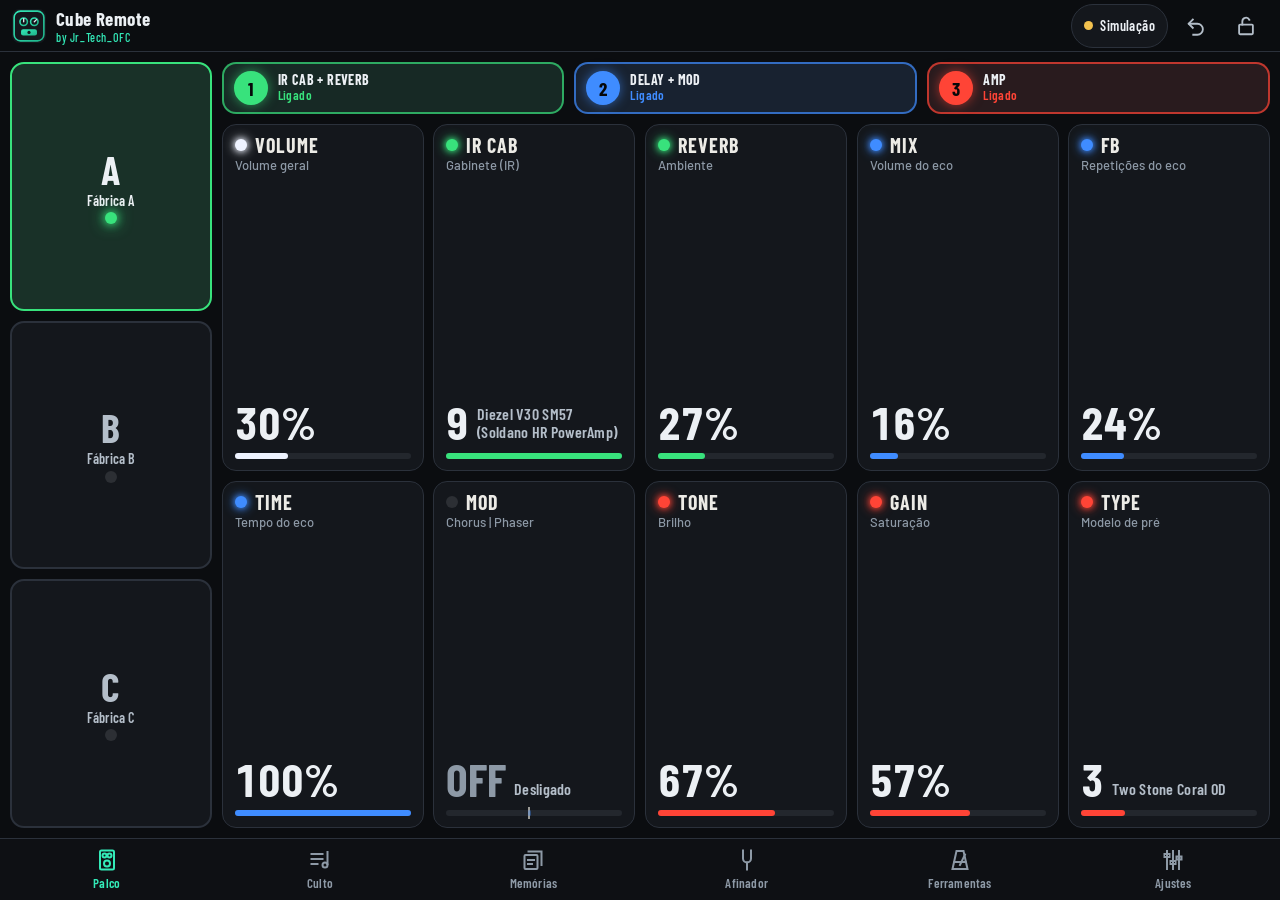
==== cubesuite-android/assets/www/index.html @ e5ee30fb "Cube Remote 2.3: aba Culto com setlist, ações ao vivo e pedal Bluetooth - Setlist de até 40 músicas " ====
<!DOCTYPE html>
<!-- Cube Remote · Copyright (c) 2026 José Renato · Jr_Tech_OFC. Todos os direitos reservados. -->
<html lang="pt-BR">
<head>
  <meta charset="UTF-8">
  <meta name="viewport" content="width=device-width, initial-scale=1.0, viewport-fit=cover, user-scalable=no">
  <title>Cube Remote</title>
  <link rel="stylesheet" href="css/tokens.css">
  <link rel="stylesheet" href="css/app.css">
</head>
<body>
  <div id="app" class="app" data-view="stage">
    <!-- cabeçalho -->
    <header class="topbar">
      <div class="brand">
        <img src="img/logo.svg" alt="" class="brand-logo">
        <div class="brand-text"><b>Cube Remote</b><span>by Jr_Tech_OFC</span></div>
      </div>
      <div class="top-actions">
        <button id="btnStatus" class="chip" type="button"><i class="dot"></i><span>Desconectada</span></button>
        <button id="btnUndo" class="icon-btn" type="button" aria-label="Desfazer última alteração"></button>
        <button id="btnLock" class="icon-btn" type="button" aria-label="Trava de palco"></button>
      </div>
    </header>

    <!-- navegação -->
    <nav class="nav" aria-label="Seções">
      <button data-go="stage" class="active" type="button"><span class="nav-ico" data-icon="pedal"></span><span>Palco</span></button>
      <button data-go="culto" type="button"><span class="nav-ico" data-icon="culto"></span><span>Culto</span></button>
      <button data-go="memory" type="button"><span class="nav-ico" data-icon="memory"></span><span>Memórias</span></button>
      <button data-go="tuner" type="button"><span class="nav-ico" data-icon="tuner"></span><span>Afinador</span></button>
      <button data-go="tools" type="button"><span class="nav-ico" data-icon="tools"></span><span>Ferramentas</span></button>
      <button data-go="settings" type="button"><span class="nav-ico" data-icon="settings"></span><span>Ajustes</span></button>
    </nav>

    <main class="views">
      <!-- ============ PALCO ============ -->
      <section id="view-stage" class="view active" aria-label="Palco">
        <div class="stage">
          <div id="presetBar" class="preset-bar" role="group" aria-label="Preset em edição"></div>
          <div id="moduleBar" class="module-bar" role="group" aria-label="Módulos"></div>
          <div id="tiles" class="tiles"></div>
        </div>
        <div id="stageState" class="stage-state" hidden></div>
      </section>

      <!-- ============ CULTO ============ -->
      <section id="view-culto" class="view scroll" aria-label="Culto"></section>

      <!-- ============ MEMÓRIAS ============ -->
      <section id="view-memory" class="view scroll" aria-label="Memórias"></section>

      <!-- ============ AFINADOR ============ -->
      <section id="view-tuner" class="view" aria-label="Afinador"></section>

      <!-- ============ APRENDER ============ -->
      <section id="view-learn" class="view scroll" aria-label="Aprender"></section>

      <!-- ============ FERRAMENTAS ============ -->
      <section id="view-tools" class="view scroll" aria-label="Ferramentas"></section>

      <!-- ============ AJUSTES ============ -->
      <section id="view-settings" class="view scroll" aria-label="Ajustes"></section>
    </main>
  </div>

  <!-- tela de ajuste de um controle (abre ao tocar num botão da tela Palco) -->
  <section id="adjust" class="adjust" hidden role="dialog" aria-modal="true" aria-labelledby="adjTitle"></section>

  <!-- diálogos (confirmações e explicações) -->
  <div id="dialog" class="sheet dialog" hidden>
    <div class="sheet-backdrop" data-close></div>
    <div class="sheet-card" role="dialog" aria-modal="true" aria-labelledby="dialogTitle"></div>
  </div>

  <!-- log -->
  <section id="logPanel" class="log-panel" hidden aria-label="Log"></section>

  <!-- trava de palco -->
  <div id="lockShield" class="lock-shield" hidden>
    <p>Controles travados. Segure o cadeado por 1 segundo para destravar.</p>
  </div>

  <div id="toast" class="toast" hidden role="status"></div>
  <div id="busy" class="busy" hidden><div class="spinner"></div><p id="busyText">Aguarde</p></div>

  <script src="js/icons.js"></script>
  <script src="js/bridge.js"></script>
  <script src="js/model.js"></script>
  <script src="js/controls.js"></script>
  <script src="js/learn-data.js"></script>
  <script src="js/stage.js"></script>
  <script src="js/tuner.js"></script>
  <script src="js/memory.js"></script>
  <script src="js/live.js"></script>
  <script src="js/setlist.js"></script>
  <script src="js/learn.js"></script>
  <script src="js/tools.js"></script>
  <script src="js/settings.js"></script>
  <script src="js/app.js"></script>
</body>
</html>
---- cubesuite-android/assets/www/css/tokens.css ----
/* Cube Remote · Copyright (c) 2026 José Renato · Jr_Tech_OFC. Todos os direitos reservados.
   Tokens de design. Para mudar cores, fontes ou tamanhos, edite só este arquivo (veja DESIGN.md). */

@font-face { font-family: "Barlow Condensed"; font-weight: 500; font-display: block; src: url(../fonts/barlow-condensed-latin-500-normal.woff2) format("woff2"); }
@font-face { font-family: "Barlow Condensed"; font-weight: 600; font-display: block; src: url(../fonts/barlow-condensed-latin-600-normal.woff2) format("woff2"); }
@font-face { font-family: "Barlow Condensed"; font-weight: 700; font-display: block; src: url(../fonts/barlow-condensed-latin-700-normal.woff2) format("woff2"); }
@font-face { font-family: "Barlow"; font-weight: 400; font-display: block; src: url(../fonts/barlow-latin-400-normal.woff2) format("woff2"); }
@font-face { font-family: "Barlow"; font-weight: 500; font-display: block; src: url(../fonts/barlow-latin-500-normal.woff2) format("woff2"); }
@font-face { font-family: "Barlow"; font-weight: 600; font-display: block; src: url(../fonts/barlow-latin-600-normal.woff2) format("woff2"); }

:root {
  /* app */
  --bg: #0b0d10;
  --surface: #14171c;
  --surface-2: #1b1f26;
  --surface-3: #232831;
  --line: #2b313b;
  --line-strong: #3a424f;
  --text: #ecf0f4;
  --text-2: #b4bec9;
  --muted: #8d99a6;
  --brand: #33eab8;
  --brand-ink: #04130e;
  --danger: #ff6b5e;
  --warn: #f2c14e;

  /* pedaleira */
  --panel-top: #18191c;
  --panel-bottom: #0e0f11;
  --silk: #ecebe6;
  --silk-dim: #9c9b96;
  --led-white: #eef3ff;
  --led-green: #38e27c;
  --led-blue: #3f8cff;
  --led-red: #ff4436;
  --led-off: #2c2f34;
  --skirt-1: #dcd8cf;
  --skirt-2: #a8a49b;
  --metal-1: #e3e5e8;
  --metal-2: #7d838b;

  /* tipografia */
  --font-label: "Barlow Condensed", "Roboto Condensed", system-ui, sans-serif;
  --font-body: "Barlow", system-ui, Roboto, sans-serif;

  /* medidas */
  --header-h: 52px;
  --nav-h: 62px;
  --rail-w: 76px;
  --gap: 10px;
  --radius: 14px;
  --radius-sm: 10px;
  --tap: 44px;

  color-scheme: dark;
}

@media (orientation: landscape) and (max-height: 560px) {
  :root { --header-h: 44px; --gap: 8px; }
}
---- cubesuite-android/assets/www/css/app.css ----
/* Cube Remote · Copyright (c) 2026 José Renato · Jr_Tech_OFC. Todos os direitos reservados.
   Estilos do app. Cores e medidas ficam em tokens.css. */

* { box-sizing: border-box; -webkit-tap-highlight-color: transparent; }
html, body { margin: 0; height: 100%; background: var(--bg); color: var(--text); overflow: hidden; }
body { font: 15px/1.45 var(--font-body); -webkit-font-smoothing: antialiased; user-select: none; }
h1, h2, h3, h4 { margin: 0; font-family: var(--font-label); font-weight: 700; letter-spacing: .3px; line-height: 1.15; }
p { margin: 0; }
button { font: inherit; color: inherit; }
[hidden] { display: none !important; }
.defs { position: absolute; }
:focus-visible { outline: 2px solid var(--brand); outline-offset: 2px; }
.ico { width: 22px; height: 22px; flex: none; display: block; }

/* ================================================================ estrutura */
.app {
  position: fixed; inset: 0;
  display: grid;
  grid-template-rows: calc(var(--header-h) + env(safe-area-inset-top)) minmax(0, 1fr) calc(var(--nav-h) + env(safe-area-inset-bottom));
  grid-template-areas: "top" "main" "nav";
}
.topbar { grid-area: top; display: flex; align-items: center; justify-content: space-between; gap: 8px;
  padding: env(safe-area-inset-top) 12px 0; border-bottom: 1px solid var(--line); background: var(--bg); }
.views { grid-area: main; position: relative; overflow: hidden; }
.nav { grid-area: nav; display: grid; grid-template-columns: repeat(6, 1fr); border-top: 1px solid var(--line);
  background: #0e1014; padding-bottom: env(safe-area-inset-bottom); }

@media (orientation: landscape) and (max-height: 560px) {
  .app {
    grid-template-columns: calc(var(--rail-w) + env(safe-area-inset-left)) minmax(0, 1fr);
    grid-template-rows: var(--header-h) minmax(0, 1fr);
    grid-template-areas: "nav top" "nav main";
  }
  .topbar { padding: 0 calc(12px + env(safe-area-inset-right)) 0 12px; }
  .nav { grid-template-columns: none; grid-template-rows: repeat(6, 1fr); border-top: 0; border-right: 1px solid var(--line);
    padding: 4px 0 4px env(safe-area-inset-left); }
}

/* cabeçalho */
.brand { display: flex; align-items: center; gap: 10px; min-width: 0; }
.brand-logo { width: 34px; height: 34px; flex: none; }
.brand-text { display: flex; flex-direction: column; line-height: 1.05; min-width: 0; }
.brand-text b { font: 700 19px var(--font-label); letter-spacing: .4px; white-space: nowrap; }
.brand-text span { font: 500 12px var(--font-label); color: var(--brand); letter-spacing: .6px; white-space: nowrap; }
.top-actions { display: flex; align-items: center; gap: 6px; }
.chip { display: inline-flex; align-items: center; gap: 7px; height: var(--tap); padding: 0 12px; border-radius: 22px;
  border: 1px solid var(--line); background: var(--surface); font: 600 14px var(--font-label); letter-spacing: .4px; cursor: pointer; }
.chip .dot { width: 9px; height: 9px; border-radius: 50%; background: var(--muted); }
.chip.on .dot { background: var(--brand); box-shadow: 0 0 8px var(--brand); }
.chip.sim .dot { background: var(--warn); }
.chip.search .dot { background: var(--warn); animation: blink 1s infinite; }
@keyframes blink { 50% { opacity: .25; } }
.icon-btn { width: var(--tap); height: var(--tap); display: grid; place-items: center; border: 1px solid transparent;
  background: transparent; border-radius: 12px; cursor: pointer; color: var(--text-2); }
.icon-btn:active { background: var(--surface-2); }
.icon-btn.active { color: var(--warn); border-color: rgba(242, 193, 78, .45); }
.icon-btn.holding { background: rgba(242, 193, 78, .18); transition: background 1s linear; }

/* navegação */
.nav button { display: flex; flex-direction: column; align-items: center; justify-content: center; gap: 3px; border: 0; min-width: 0; padding: 0 2px;
  background: transparent; color: var(--muted); font: 600 13px var(--font-label); letter-spacing: .2px; white-space: nowrap; cursor: pointer; min-height: var(--tap); }
.nav button .ico { width: 24px; height: 24px; }
.nav button.active { color: var(--brand); }
.nav button.active .nav-ico { position: relative; }

/* ================================================================ telas */
.view { position: absolute; inset: 0; display: none; }
.view.active { display: flex; flex-direction: column; }
.view.scroll { overflow-y: auto; overscroll-behavior: contain; -webkit-overflow-scrolling: touch; user-select: text; }
.view.scroll.active { display: block; }

/* ================================================================ PALCO
   Feito para o culto: alvos grandes, leitura de longe, um toque abre o ajuste. */
#view-stage { padding: var(--gap); }
.stage { flex: 1; min-height: 0; display: grid; gap: var(--gap);
  grid-template-columns: minmax(0, 1fr); grid-template-rows: auto auto minmax(0, 1fr);
  grid-template-areas: "presets" "modules" "tiles"; }
#view-stage.offline .stage { filter: grayscale(.7) brightness(.4); pointer-events: none; }

.led-dot { width: 10px; height: 10px; border-radius: 50%; flex: none; background: var(--led, var(--brand)); box-shadow: 0 0 8px var(--led, var(--brand)); }
.led { display: block; width: 12px; height: 12px; border-radius: 50%; flex: none; background: var(--led-off); transition: background .15s, box-shadow .15s; }

/* presets A B C */
.preset-bar { grid-area: presets; display: grid; grid-template-columns: repeat(3, minmax(0, 1fr)); gap: var(--gap); }
.preset-btn { display: flex; align-items: center; justify-content: center; gap: 10px; min-height: 60px; height: clamp(60px, 8.5dvh, 78px);
  border-radius: var(--radius); border: 2px solid var(--line); background: var(--surface); color: var(--muted); cursor: pointer; padding: 0 8px; }
.preset-btn b { font: 700 clamp(30px, 4.6dvh, 40px)/1 var(--font-label); color: var(--text-2); }
.preset-btn span { font: 600 14px var(--font-label); letter-spacing: 1px; text-transform: uppercase; }
.preset-btn { min-width: 0; }
.preset-btn.named span { text-transform: none; letter-spacing: .2px; font-size: 15px; color: var(--text-2); min-width: 0;
  overflow: hidden; display: -webkit-box; -webkit-line-clamp: 2; -webkit-box-orient: vertical; line-height: 1.1; text-align: left; }
.preset-btn.active.named span { color: var(--text); }
.preset-btn.active { border-color: var(--led); background: color-mix(in srgb, var(--led) 13%, var(--surface)); color: var(--text-2); }
.preset-btn.active b { color: var(--text); }
.preset-btn.active .led { background: var(--led); box-shadow: 0 0 8px var(--led), 0 0 16px var(--led); }
.preset-btn:active { transform: scale(.98); }

/* módulos 1 2 3 */
.module-bar { grid-area: modules; display: grid; grid-template-columns: repeat(3, minmax(0, 1fr)); gap: var(--gap); }
.module-btn { display: flex; align-items: center; gap: 10px; min-height: 56px; height: clamp(56px, 7.4dvh, 68px); padding: 0 10px;
  border-radius: var(--radius); border: 2px dashed var(--line-strong); background: transparent; cursor: pointer; text-align: left; min-width: 0; }
.m-n { flex: none; width: 34px; height: 34px; border-radius: 50%; display: grid; place-items: center; border: 2px solid var(--led-off);
  font: 700 19px var(--font-label); color: var(--muted); }
.m-text { display: grid; min-width: 0; line-height: 1.1; }
.m-text b { font: 700 14px/1.05 var(--font-label); letter-spacing: .4px; color: var(--text-2); overflow: hidden; display: -webkit-box; -webkit-line-clamp: 2; -webkit-box-orient: vertical; }
.m-text small { font: 600 13px var(--font-label); letter-spacing: .4px; color: var(--muted); }
.module-btn.on { border-style: solid; border-color: color-mix(in srgb, var(--led) 70%, transparent); background: color-mix(in srgb, var(--led) 9%, var(--surface)); }
.module-btn.on .m-n { background: var(--led); border-color: var(--led); color: #06080a; box-shadow: 0 0 12px color-mix(in srgb, var(--led) 60%, transparent); }
.module-btn.on .m-text b { color: var(--text); }
.module-btn.on .m-text small { color: var(--led); }
.module-btn:active { transform: scale(.98); }

/* 10 controles */
.tiles { grid-area: tiles; min-height: 0; display: grid; gap: var(--gap);
  grid-template-columns: repeat(2, minmax(0, 1fr)); grid-template-rows: repeat(5, minmax(0, 1fr)); }
.tile { container-type: size; position: relative; min-width: 0; min-height: 0; display: grid; cursor: pointer; text-align: left;
  grid-template-columns: auto minmax(0, 1fr); grid-template-rows: auto auto minmax(0, 1fr) auto;
  grid-template-areas: "head head" "name name" "val sub" "bar bar"; column-gap: 8px;
  padding: 10px 12px 11px; border-radius: var(--radius); border: 1px solid var(--line); background: var(--surface); }
.tile:active { background: var(--surface-2); transform: scale(.985); }
.t-head { grid-area: head; display: flex; align-items: center; gap: 8px; min-width: 0; }
.t-head b { font: 700 clamp(15px, 15cqh, 20px)/1 var(--font-label); letter-spacing: 1px; color: var(--silk); white-space: nowrap; }
.t-name { grid-area: name; font: 500 13px/1.2 var(--font-body); color: var(--muted); white-space: nowrap; overflow: hidden; text-overflow: ellipsis; margin-top: 3px; }
.t-val { grid-area: val; align-self: end; font: 700 clamp(22px, min(30cqh, 26cqw), 48px)/1 var(--font-label); font-variant-numeric: tabular-nums; color: var(--text); }
.t-sub { grid-area: sub; align-self: end; padding-bottom: .2em; font: 600 clamp(13px, 11cqh, 16px)/1.15 var(--font-label); letter-spacing: .3px; color: var(--text-2);
  overflow: hidden; display: -webkit-box; -webkit-line-clamp: 2; -webkit-box-orient: vertical; }
.t-bar { grid-area: bar; position: relative; height: 6px; margin-top: 8px; border-radius: 3px; background: #23272d; }
.t-bar i { position: absolute; top: 0; bottom: 0; border-radius: 3px; background: var(--led); }
.t-bar.bipolar::before { content: ""; position: absolute; left: calc(7 / 15 * 100%); top: -3px; bottom: -3px; width: 2px; background: var(--silk-dim); }
.tile.on .led { background: var(--led); box-shadow: 0 0 6px var(--led), 0 0 12px var(--led); }
.tile:not(.on) .t-val { color: var(--muted); }
.tile:not(.on) .t-bar i { opacity: .35; }
.tile.module-off { border-style: dashed; }
.tile.module-off > * { opacity: .45; }
.tile.module-off .t-head { opacity: 1; }
.tile.module-off .t-head::after { content: "Módulo desligado"; margin-left: auto; font: 600 12px var(--font-label); letter-spacing: .4px; color: var(--muted); white-space: nowrap; }
@container (max-height: 92px) { .t-name { display: none; } .t-bar { margin-top: 5px; } }
@container (max-width: 150px) { .tile.module-off .t-head::after { content: "OFF"; } }
@container (max-width: 90px) { .t-name, .t-sub { display: none; } .t-head { gap: 5px; } .t-head b { font-size: 14px; letter-spacing: .4px; } .tile.module-off .t-head::after { content: none; } }

/* celulares baixos em pé: rótulo e valor na mesma linha */
@media (orientation: portrait) and (max-height: 760px) {
  .preset-btn { height: 54px; min-height: 54px; }
  .module-btn { height: 54px; min-height: 54px; gap: 8px; padding: 0 8px; }
  .m-n { width: 28px; height: 28px; font-size: 16px; }
  .m-text b { font-size: 13px; }
  .m-text small { font-size: 12px; }
  .tile { grid-template-columns: minmax(0, 1fr) auto; grid-template-rows: minmax(0, 1fr) auto auto;
    grid-template-areas: "head val" "sub sub" "bar bar"; padding: 8px 10px 9px; align-items: center; }
  .t-name { display: none; }
  .t-val { align-self: center; font-size: clamp(22px, 26px, 30px); }
  .t-sub { -webkit-line-clamp: 1; font-size: 13px; padding: 0; }
  .t-bar { margin-top: 6px; }
}

/* deitado: presets na coluna esquerda, módulos em cima, controles 5 x 2 */
@media (orientation: landscape) {
  .stage { grid-template-columns: minmax(118px, 16%) minmax(0, 1fr); grid-template-rows: auto minmax(0, 1fr);
    grid-template-areas: "presets modules" "presets tiles"; }
  .preset-bar { grid-template-columns: none; grid-template-rows: repeat(3, minmax(0, 1fr)); }
  .preset-btn { height: auto; flex-direction: column; gap: 4px; }
  .preset-btn .led { order: 3; }
  .preset-btn.named span { text-align: center; font-size: 14px; }
  .module-btn { height: 52px; min-height: 52px; }
  .tiles { grid-template-columns: repeat(5, minmax(0, 1fr)); grid-template-rows: repeat(2, minmax(0, 1fr)); }
}
@media (orientation: landscape) and (max-width: 700px) { .stage { grid-template-columns: 92px minmax(0, 1fr); } .tile { padding: 8px 9px 9px; } }

/* estados da tela Palco (sem pedaleira, procurando) */
.stage-state { position: absolute; inset: var(--gap); display: grid; place-items: center; z-index: 3; }
.state-card { max-width: 400px; width: 100%; padding: 24px 20px; border-radius: var(--radius); background: rgba(16, 18, 22, .97);
  border: 1px solid var(--line); text-align: center; display: grid; gap: 10px; justify-items: center; }
.state-card h2 { font-size: 26px; }
.state-card p { color: var(--text-2); font-size: 15px; white-space: pre-line; }
.state-ico { width: 38px; height: 38px; color: var(--brand); }
.state-actions { display: grid; grid-template-columns: 1fr 1fr; gap: 10px; width: 100%; margin-top: 6px; }
.btn.big { min-height: 56px; font-size: 18px; }

/* ================================================================ TELA DE AJUSTE */
.adjust { position: fixed; inset: 0; z-index: 45; display: flex; flex-direction: column; background: var(--bg);
  padding: env(safe-area-inset-top) env(safe-area-inset-right) env(safe-area-inset-bottom) env(safe-area-inset-left); animation: rise .16s ease-out; }
.adj-head { flex: none; display: grid; grid-template-columns: 56px minmax(0, 1fr) 56px 56px; align-items: center; gap: 6px;
  padding: 8px 10px; border-bottom: 1px solid var(--line); }
.nav-arrow, .adj-close { width: 56px; height: 56px; display: grid; place-items: center; border-radius: 14px; border: 1px solid var(--line-strong);
  background: var(--surface); cursor: pointer; padding: 0; }
.adj-close { background: var(--surface-3); }
.nav-arrow .ico, .adj-close .ico { width: 26px; height: 26px; }
.nav-arrow:active, .adj-close:active { background: var(--surface-3); }
.ico.flip { transform: scaleX(-1); }
.adj-title { display: flex; align-items: center; gap: 10px; min-width: 0; padding-left: 4px; }
.adj-title .led { width: 14px; height: 14px; }
.adjust:not(.zeroed) .adj-title .led { background: var(--led); box-shadow: 0 0 8px var(--led), 0 0 14px var(--led); }
.adj-title h2 { font-size: 30px; color: var(--silk); letter-spacing: 1px; }
.adj-title p { font: 600 15px var(--font-label); color: var(--led); letter-spacing: .3px; white-space: nowrap; overflow: hidden; text-overflow: ellipsis; }
.adj-title > div { min-width: 0; }
.adjust.module-off .adj-title p::after { content: " · módulo desligado"; color: var(--muted); }

.adj-main { flex: 1; min-height: 0; overflow-y: auto; overscroll-behavior: contain; display: flex; flex-direction: column; gap: 16px; padding: 14px 16px 18px; }
.adj-left, .adj-right { display: contents; }
.adj-value { order: 1; display: flex; flex-direction: column; align-items: center; gap: 4px; text-align: center; padding-top: 4px; }
.av-big { font: 700 clamp(64px, 15dvh, 140px)/.95 var(--font-label); font-variant-numeric: tabular-nums; color: var(--led); }
.av-long { font: 600 18px/1.25 var(--font-label); letter-spacing: .3px; color: var(--text-2); }
.adjust.zeroed .av-big { color: var(--muted); }
.adj-slider { order: 2; padding: 0 6px; margin-top: auto; }
.adj-slider .slider.big { height: 64px; }
.adj-slider .slider.big .s-track { height: 14px; border-radius: 7px; }
.adj-slider .slider.big .s-thumb { width: 46px; height: 46px; margin: -23px 0 0 -23px; border-width: 3px; }
.quick { order: 3; display: grid; grid-template-columns: repeat(auto-fit, minmax(58px, 1fr)); gap: 8px; }
.quick-btn { min-height: 60px; border-radius: 12px; border: 1px solid var(--line-strong); background: var(--surface); font: 700 18px var(--font-label); letter-spacing: .3px; cursor: pointer; padding: 0 4px; }
.quick-btn.active { background: var(--led); border-color: var(--led); color: #06080a; }
.slot-grid { order: 2; display: grid; grid-template-columns: repeat(3, minmax(0, 1fr)); gap: 8px; }
.slot-btn { min-height: clamp(72px, 10.5dvh, 120px); display: grid; align-content: start; gap: 2px; padding: 10px; text-align: left; cursor: pointer; min-width: 0;
  border-radius: 14px; border: 1px solid var(--line-strong); background: var(--surface); }
.slot-btn b { font: 700 28px/1 var(--font-label); color: var(--silk); }
.slot-btn span { font: 600 14px/1.15 var(--font-label); letter-spacing: .2px; color: var(--text); overflow-wrap: anywhere; }
.slot-btn small { font: 600 12px var(--font-label); color: var(--muted); letter-spacing: .4px; }
.slot-btn.active { border: 2px solid var(--led); background: color-mix(in srgb, var(--led) 16%, var(--surface)); }
.slot-btn.active b { color: var(--led); }
.stepper-big { order: 4; margin-top: auto; display: grid; grid-template-columns: 1fr 1.25fr 1fr; gap: 10px; }
.step-big { min-height: clamp(76px, 11dvh, 112px); display: grid; place-items: center; border-radius: 16px; border: 1px solid var(--line-strong); background: var(--surface-2);
  cursor: pointer; padding: 0; touch-action: none; }
.step-big .ico { width: 38px; height: 38px; stroke-width: 2.4; }
.step-big:active { background: color-mix(in srgb, var(--led) 22%, var(--surface-2)); border-color: var(--led); }
.zero-btn { min-height: clamp(76px, 11dvh, 112px); display: grid; place-content: center; gap: 2px; border-radius: 16px; cursor: pointer; padding: 0 6px;
  border: 2px solid var(--led); background: color-mix(in srgb, var(--led) 12%, var(--surface)); }
.zero-btn b { font: 700 22px var(--font-label); letter-spacing: .5px; color: var(--led); }
.zero-btn small { font: 600 13px var(--font-label); color: var(--text-2); }
.zero-btn[aria-checked="false"] { border: 2px dashed var(--line-strong); background: var(--surface); }
.zero-btn[aria-checked="false"] b { color: var(--muted); }
.adj-actions { order: 5; display: grid; grid-template-columns: 1fr 1fr; gap: 10px; }
.adj-actions .btn { min-height: 52px; padding: 0 10px; font-size: 16px; }
.adj-about { order: 6; display: grid; gap: 10px; padding: 14px; border-radius: var(--radius); background: var(--surface); border: 1px solid var(--line); user-select: text; }
.adj-about p { color: var(--text-2); }

@media (orientation: landscape) and (max-height: 560px) {
  .adj-head { padding: 6px 10px; grid-template-columns: 52px minmax(0, 1fr) 52px 52px; }
  .nav-arrow, .adj-close { width: 52px; height: 52px; }
  .adj-main { flex-direction: row; gap: 18px; padding: 12px 16px; }
  .adj-left { display: flex; flex-direction: column; justify-content: center; gap: 12px; width: 42%; flex: none; }
  .stepper-big, .adj-slider { margin-top: 0; }
  .adj-right { display: flex; flex-direction: column; justify-content: center; gap: 14px; flex: 1; min-width: 0; }
  .av-big { font-size: clamp(48px, 17dvh, 92px); }
  .step-big, .zero-btn { min-height: 68px; }
  .slot-grid { flex: 1; grid-auto-rows: minmax(0, 1fr); }
  .slot-btn { min-height: 0; padding: 8px 10px; }
  .slot-btn b { font-size: 22px; }
}

/* ================================================================ AFINADOR */
#view-tuner { padding: var(--gap); }
.tuner { --pos: 50%; flex: 1; min-height: 0; display: grid; grid-template-rows: minmax(0, 1fr) auto; gap: var(--gap); }
.tr-display { min-height: 0; display: flex; flex-direction: column; align-items: center; justify-content: center; gap: clamp(8px, 2dvh, 20px);
  padding: 16px; border-radius: 18px; background: var(--surface); border: 1px solid var(--line); }
.tr-note { display: flex; align-items: flex-start; gap: 6px; }
.tr-letter { font: 700 clamp(110px, 24dvh, 230px)/.82 var(--font-label); color: var(--text); transition: color .15s; }
.tr-side { display: flex; flex-direction: column; justify-content: space-between; min-height: 1.9em; font: 700 clamp(30px, 5.5dvh, 58px)/1 var(--font-label); color: var(--text-2); }
.tr-cents { font: 700 clamp(22px, 3.8dvh, 34px)/1 var(--font-label); letter-spacing: .4px; color: var(--text-2); }
.meter { position: relative; width: 100%; max-width: 760px; height: clamp(62px, 10dvh, 92px); }
.m-zone { position: absolute; left: 47%; width: 6%; top: 0; height: 62%; border-radius: 6px; background: rgba(56, 226, 124, .16); }
.m-ticks i { position: absolute; left: var(--p); top: 12%; width: 2px; height: 38%; margin-left: -1px; background: var(--line-strong); }
.m-ticks i.zero { top: 0; height: 62%; width: 3px; margin-left: -1.5px; background: var(--text-2); }
.m-ticks i span { position: absolute; top: calc(100% + 6px); left: 50%; transform: translateX(-50%); font: 600 13px var(--font-label); color: var(--muted); }
.m-ticks i.zero span { top: calc(100% + 6px); }
.m-ticks i:not(.zero) span { top: calc(100% + 6px + 24%); }
.m-needle { position: absolute; top: -6px; left: var(--pos); width: 8px; margin-left: -4px; height: calc(62% + 12px); border-radius: 4px;
  background: var(--warn); transition: left .08s linear; }
.tuner.in-tune .m-needle { background: var(--led-green); box-shadow: 0 0 14px var(--led-green); }
.tuner.in-tune .tr-letter, .tuner.in-tune .tr-cents { color: var(--led-green); }
.tuner.low .tr-letter, .tuner.high .tr-letter { color: var(--warn); }
.tuner.idle .tr-letter { color: var(--led-off); }
.tuner.idle .m-needle { opacity: .2; left: 50%; }
.tr-arrows { display: grid; grid-template-columns: 1fr auto 1fr; gap: 10px; align-items: center; width: 100%; max-width: 760px;
  font: 600 16px var(--font-label); letter-spacing: .3px; color: var(--muted); }
.tr-high { text-align: right; }
.tr-low, .tr-high { opacity: .35; }
.tuner.low .tr-low, .tuner.high .tr-high { opacity: 1; color: var(--warn); }
.tr-hz { font-variant-numeric: tabular-nums; }
.tr-strings { display: flex; gap: clamp(6px, 2vw, 12px); }
.tr-str { width: clamp(46px, 12vw, 64px); height: clamp(46px, 12vw, 64px); border-radius: 50%; display: grid; place-content: center; justify-items: center;
  border: 2px solid var(--line-strong); font: 700 22px/1 var(--font-label); color: var(--text-2); }
.tr-str small { font: 600 10px var(--font-label); color: var(--muted); }
.tr-str.on { border-color: var(--brand); color: var(--text); background: color-mix(in srgb, var(--brand) 16%, transparent); }
.tr-msg { color: var(--danger); text-align: center; font-size: 14px; }
.tr-note-usb { color: var(--text-2); text-align: center; font-size: 14px; max-width: 520px; }
.tr-opts { display: flex; align-items: center; gap: var(--gap); }
.tr-opts .seg { flex: 1; }
.tr-opts .seg button { min-height: 48px; font-size: 16px; white-space: nowrap; }
.tr-opts .stepper b { min-width: 98px; }
@media (orientation: landscape) and (max-height: 560px) {
  .tr-display { display: grid; grid-template-columns: auto minmax(0, 1fr); column-gap: 32px; row-gap: 10px; align-content: center;
    grid-template-areas: "note cents" "note meter" "note arrows" "note strings" "msg msg" "usb usb"; padding: 12px 24px; }
  .tr-note-usb { grid-area: usb; justify-self: center; font-size: 13px; }
  .tr-note { grid-area: note; align-self: center; }
  .tr-letter { font-size: clamp(100px, 40dvh, 200px); }
  .tr-cents { grid-area: cents; justify-self: center; }
  .meter { grid-area: meter; height: clamp(54px, 15dvh, 80px); }
  .tr-arrows { grid-area: arrows; }
  .tr-strings { grid-area: strings; justify-self: center; }
  .tr-msg { grid-area: msg; }
  .tr-str { width: 46px; height: 46px; }
}
@media (max-width: 380px) { .tr-opts { flex-direction: column; align-items: stretch; } .tr-opts .stepper { justify-content: center; } }

/* ---------------------------------------------------------------- slider */
.slider { position: relative; height: 32px; touch-action: none; cursor: ew-resize; display: flex; align-items: center; }
.s-track { position: relative; width: 100%; height: 8px; border-radius: 4px; background: #24272c; }
.s-fill { position: absolute; top: 0; bottom: 0; border-radius: 4px; background: var(--led); opacity: .4; }
.slider.on .s-fill { opacity: 1; }
.s-center { position: absolute; left: calc(7 / 15 * 100%); top: -5px; bottom: -5px; width: 2px; background: var(--silk-dim); }
.s-marks i { position: absolute; top: 50%; width: 3px; height: 3px; margin: -1.5px 0 0 -1.5px; border-radius: 50%; background: #6a6e75; }
.s-thumb { position: absolute; top: 50%; width: 26px; height: 26px; margin: -13px 0 0 -13px; border-radius: 50%;
  background: radial-gradient(circle at 40% 35%, #f6f4ef, #c9c5bb 70%, #a29e95); box-shadow: 0 2px 4px rgba(0, 0, 0, .6); border: 2px solid var(--led); }
.slider.dragging .s-thumb { transform: scale(1.12); }
.slider.big { height: 52px; }
.slider.big .s-track { height: 12px; border-radius: 6px; }
.slider.big .s-thumb { width: 38px; height: 38px; margin: -19px 0 0 -19px; }

/* ---------------------------------------------------------------- chave */
.switch { position: relative; width: 52px; height: var(--tap); padding: 0; border: 0; background: transparent; cursor: pointer; flex: none; }
.switch span { position: absolute; left: 4px; right: 4px; top: 50%; height: 26px; margin-top: -13px; border-radius: 13px; background: #2a2e35; transition: background .15s; }
.switch span::after { content: ""; position: absolute; top: 3px; left: 3px; width: 20px; height: 20px; border-radius: 50%; background: #9aa3ad; transition: transform .15s, background .15s; }
.switch[aria-checked="true"] span { background: var(--led, var(--brand)); }
.switch[aria-checked="true"] span::after { transform: translateX(18px); background: #0b0d10; }
.switch:disabled { opacity: .4; }



/* ================================================================ botões e campos */
.btn { display: inline-flex; align-items: center; justify-content: center; gap: 8px; min-height: var(--tap); padding: 0 16px;
  border-radius: 12px; border: 1px solid var(--line-strong); background: var(--surface-2); font: 600 16px var(--font-label);
  letter-spacing: .4px; cursor: pointer; }
.btn .ico { width: 20px; height: 20px; }
.btn:active { background: var(--surface-3); }
.btn:disabled { opacity: .4; cursor: default; }
.btn.primary { background: var(--brand); border-color: var(--brand); color: var(--brand-ink); }
.btn.danger { color: var(--danger); border-color: rgba(255, 107, 94, .45); background: transparent; }
.btn.ghost { background: transparent; }
.btn.wide { width: 100%; }
.step { width: var(--tap); height: var(--tap); display: grid; place-items: center; border-radius: 12px; border: 1px solid var(--line-strong);
  background: var(--surface-2); cursor: pointer; padding: 0; }
.step:active { background: var(--surface-3); }
.seg { display: flex; gap: 4px; padding: 4px; background: var(--surface-2); border: 1px solid var(--line); border-radius: 12px; }
.seg button { flex: 1; display: inline-flex; align-items: center; justify-content: center; gap: 6px; min-height: 44px; border: 0; border-radius: 9px;
  background: transparent; color: var(--text-2); font: 600 15px var(--font-label); letter-spacing: .4px; cursor: pointer; }
.seg button .ico { width: 20px; height: 20px; }
.seg button[aria-pressed="true"] { background: var(--brand); color: var(--brand-ink); }
.check { display: flex; align-items: center; gap: 8px; color: var(--text-2); font-size: 14px; min-height: 36px; }
.check input { width: 20px; height: 20px; accent-color: var(--brand); }
.range { -webkit-appearance: none; appearance: none; width: 100%; height: 40px; background: transparent; margin: 0; --c: var(--brand); }
.range.green { --c: var(--led-green); }
.range::-webkit-slider-runnable-track { height: 8px; border-radius: 4px; background: linear-gradient(90deg, var(--c) var(--p, 50%), #2a2e35 var(--p, 50%)); }
.range::-webkit-slider-thumb { -webkit-appearance: none; width: 28px; height: 28px; margin-top: -10px; border-radius: 50%;
  background: radial-gradient(circle at 40% 35%, #f6f4ef, #c9c5bb 70%, #a29e95); border: 2px solid var(--c); }
.hint { color: var(--muted); font-size: 13px; margin-top: 8px; }

/* ================================================================ páginas (Aprender, Ferramentas, Ajustes) */
.page { max-width: 760px; margin: 0 auto; padding: 16px 16px 28px; display: grid; gap: 14px; }
.page-title { font-size: 28px; }
.card { background: var(--surface); border: 1px solid var(--line); border-radius: var(--radius); padding: 16px; display: grid; gap: 12px; }
.card-head { display: flex; align-items: center; gap: 12px; }
.card-head > .ico { width: 26px; height: 26px; color: var(--brand); }
.card-head > div { flex: 1; min-width: 0; }
.card-head h2 { font-size: 21px; }
.card-head p { color: var(--muted); font-size: 13px; }
.set-row { display: flex; align-items: center; justify-content: space-between; gap: 12px; padding-top: 10px; border-top: 1px solid var(--line); }
.set-row b { display: block; font: 600 16px var(--font-label); letter-spacing: .3px; }
.set-row span { display: block; color: var(--muted); font-size: 13px; }
.stepper { display: flex; align-items: center; gap: 8px; }
.stepper b { font: 700 17px var(--font-label); min-width: 64px; text-align: center; font-variant-numeric: tabular-nums; }
.info-list { display: grid; gap: 6px; margin: 0; }
.info-list div { display: flex; justify-content: space-between; gap: 12px; }
.info-list dt { color: var(--muted); font-size: 14px; }
.info-list dd { margin: 0; font-weight: 600; text-align: right; overflow-wrap: anywhere; }

/* metrônomo */
.bpm { display: flex; align-items: center; justify-content: center; gap: 18px; }
.bpm-display { display: flex; flex-direction: column; align-items: center; line-height: .95; min-width: 110px; }
.bpm-num { font: 700 64px var(--font-label); font-variant-numeric: tabular-nums; }
.bpm-display span { font: 600 14px var(--font-label); color: var(--muted); letter-spacing: 1px; }
.beats { display: flex; justify-content: center; gap: 12px; min-height: 18px; }
.beat { width: 16px; height: 16px; border-radius: 50%; background: var(--led-off); }
.beat.on { background: var(--brand); box-shadow: 0 0 10px var(--brand); }
.beat.first.on { background: var(--led-white); box-shadow: 0 0 10px var(--led-white); }
.row2 { display: grid; grid-template-columns: 1fr 1fr; gap: 10px; }

/* IR */
.drop { display: grid; gap: 6px; justify-items: center; text-align: center; padding: 16px; border: 1.5px dashed var(--line-strong); border-radius: 12px; cursor: pointer; }
.drop span { display: grid; gap: 6px; justify-items: center; width: 100%; }
.drop .ico { width: 30px; height: 30px; color: var(--led-green); }
.drop b { font: 600 17px var(--font-label); }
.drop small { color: var(--muted); font-size: 12px; }
#irWave { width: 100%; height: 110px; background: #0a0b0d; border-radius: 10px; border: 1px solid var(--line); }
.field { display: grid; gap: 4px; }
.field-head { display: flex; justify-content: space-between; color: var(--text-2); font-size: 14px; }
.field-head b { color: var(--led-green); font-family: var(--font-label); font-size: 16px; }
.slots { display: grid; grid-template-columns: repeat(4, 1fr); gap: 6px; }
.slots button { min-height: var(--tap); border-radius: 10px; border: 1px solid var(--line-strong); background: var(--surface-2); font: 700 17px var(--font-label); cursor: pointer; }
.slots button[aria-pressed="true"] { background: var(--led-green); border-color: var(--led-green); color: #04130a; }

/* Aprender */
.chips { display: flex; gap: 6px; overflow-x: auto; padding-bottom: 2px; position: sticky; top: 0; z-index: 2; background: var(--bg); padding-top: 6px; }
.chip-btn { flex: none; min-height: 38px; padding: 0 14px; border-radius: 19px; border: 1px solid var(--line-strong); background: var(--surface);
  font: 600 15px var(--font-label); letter-spacing: .3px; cursor: pointer; }
.l-section { display: grid; gap: 12px; scroll-margin-top: 54px; }
.l-section > h2 { font-size: 24px; padding-top: 8px; }
.l-sub { font-size: 20px; margin-top: 4px; }
.l-lead { color: var(--text-2); }
.l-note { color: var(--muted); font-size: 13px; }
.l-card { background: var(--surface); border: 1px solid var(--line); border-radius: var(--radius); padding: 14px 16px; display: grid; gap: 8px; scroll-margin-top: 54px; }
.l-card header { display: flex; align-items: center; gap: 10px; }
.l-card header > div { flex: 1; min-width: 0; }
.l-card h3 { font-size: 21px; color: var(--silk); }
.l-card header p { color: var(--led, var(--muted)); font: 600 14px var(--font-label); letter-spacing: .3px; }
.l-card h4 { font: 700 15px var(--font-label); color: var(--text-2); letter-spacing: .4px; margin-top: 2px; }
.l-card p { color: var(--text-2); }
.l-mod { font: 600 12px var(--font-label); color: var(--muted); border: 1px solid var(--line-strong); border-radius: 8px; padding: 2px 8px; }
.chain { display: flex; flex-wrap: wrap; align-items: center; gap: 4px; }
.ch-step { padding: 6px 10px; border-radius: 8px; background: var(--surface-2); border: 1px solid var(--line); font: 600 14px var(--font-label); }
.ch-arrow { width: 16px; height: 16px; color: var(--muted); }
.table-wrap { overflow-x: auto; }
.l-table { width: 100%; border-collapse: collapse; font-size: 14px; }
.l-table th, .l-table td { text-align: left; padding: 8px; border-bottom: 1px solid var(--line); vertical-align: top; }
.l-table thead th { font: 700 14px var(--font-label); color: var(--muted); letter-spacing: .4px; }
.l-table tbody th { font: 600 15px var(--font-label); white-space: nowrap; }
.slot-list { list-style: none; margin: 0; padding: 0; display: grid; gap: 10px; }
.slot-list li { display: flex; gap: 12px; align-items: flex-start; }
.slot-list li > div { display: grid; gap: 2px; }
.slot-list b { font: 700 17px var(--font-label); color: var(--silk); }
.slot-list b em { font-style: normal; color: var(--led-green); font-size: 14px; margin-left: 4px; }
.slot-list span { color: var(--text-2); font-size: 14px; }
.slot-n { flex: none; width: 30px; height: 30px; display: grid; place-items: center; border-radius: 50%; background: var(--surface-3);
  font: 700 16px var(--font-label); color: var(--silk); }
.rv { display: grid; grid-template-columns: 1fr 1fr; gap: 6px 14px; margin: 0; }
.rv div { display: flex; flex-direction: column; }
.rv dt { font: 700 13px var(--font-label); color: var(--muted); letter-spacing: .5px; }
.rv dd { margin: 0; font-size: 14px; }

/* Sobre */
.about { justify-items: center; text-align: center; }
.about-logo { width: 64px; height: 64px; }
.about h2 { font-size: 26px; }
.about-by { color: var(--brand); font: 600 16px var(--font-label); letter-spacing: .6px; margin-top: -8px; }
.about-ver { color: var(--muted); font-size: 13px; }
.about-copy { font-weight: 600; }

/* Culto: música atual, ao vivo, setlist */
.culto-page { gap: 14px; }
.culto-top { display: grid; gap: 14px; }
@media (orientation: landscape) and (min-width: 560px) { .culto-top { grid-template-columns: minmax(0, 1.15fr) minmax(0, 1fr); align-items: start; } }
.song-now { display: grid; gap: 8px; padding: 16px; border-radius: 18px; background: linear-gradient(160deg, #18202a, var(--surface) 70%);
  border: 1px solid color-mix(in srgb, var(--brand) 35%, var(--line)); }
.song-now.empty { border-style: dashed; background: var(--surface); justify-items: start; }
.song-now h2 { font-size: clamp(28px, 7vw, 40px); color: var(--text); overflow-wrap: anywhere; }
.song-now p { color: var(--text-2); }
.song-pos-row { display: flex; align-items: center; justify-content: space-between; gap: 10px; }
.song-pos { font: 700 14px var(--font-label); letter-spacing: 1px; text-transform: uppercase; color: var(--brand) !important; }
.song-meta { font: 700 20px var(--font-label); letter-spacing: .4px; color: var(--silk) !important; }
.song-notes { font-size: 15px; padding: 8px 10px; border-radius: 10px; background: rgba(0, 0, 0, .25); white-space: pre-line; }
.song-next { font-size: 14px; color: var(--muted) !important; }
.song-next b { color: var(--text-2); }
.song-nav { display: grid; grid-template-columns: 1fr 1.4fr; gap: 10px; margin-top: 4px; }
.nav-big { min-height: 76px; display: flex; align-items: center; justify-content: center; gap: 10px; border-radius: 16px; cursor: pointer;
  border: 1px solid var(--line-strong); background: var(--surface-2); font: 700 22px var(--font-label); letter-spacing: .4px; }
.nav-big .ico { width: 26px; height: 26px; }
.nav-big.primary { background: var(--brand); border-color: var(--brand); color: var(--brand-ink); }
.nav-big:active { transform: scale(.98); }
.nav-big:disabled { opacity: .35; cursor: default; }
.pulse { display: inline-flex; align-items: center; gap: 8px; min-height: 44px; padding: 0 12px; border-radius: 22px; border: 1px solid var(--line-strong);
  background: transparent; cursor: pointer; font: 700 15px var(--font-label); color: var(--text-2); }
.pulse i { width: 14px; height: 14px; border-radius: 50%; background: var(--led-off); }
.pulse.on { border-color: var(--brand); color: var(--text); }
.pulse.on i { background: var(--brand); animation: beat var(--beat) linear infinite; }
@keyframes beat { 0% { opacity: 1; transform: scale(1.25); box-shadow: 0 0 12px var(--brand); } 25% { opacity: .25; transform: scale(1); box-shadow: none; } 100% { opacity: .25; } }
.abc { display: grid; grid-template-columns: repeat(3, minmax(0, 1fr)); gap: 6px; }
.abc-chip { display: flex; align-items: center; gap: 6px; min-width: 0; padding: 6px 8px; border-radius: 10px; border: 1px solid color-mix(in srgb, var(--led) 50%, var(--line));
  background: color-mix(in srgb, var(--led) 9%, transparent); }
.abc-chip b { font: 700 17px var(--font-label); color: var(--led); flex: none; }
.abc-chip span { font: 600 13px/1.15 var(--font-label); color: var(--text); overflow: hidden; display: -webkit-box; -webkit-line-clamp: 2; -webkit-box-orient: vertical; }
.abc-chip.keep { border-style: dashed; background: transparent; }
.abc-chip.keep span { color: var(--muted); }
.abc-chip.missing span { color: var(--danger); }
.live-wrap { display: grid; gap: 8px; align-content: start; }
.live-wrap .mem-sec { margin-top: 0; }
.live-pad { display: grid; grid-template-columns: 1fr 1fr; gap: 10px; }
.live-btn { min-height: 96px; display: grid; justify-items: center; align-content: center; gap: 4px; padding: 10px 8px; border-radius: 16px; cursor: pointer;
  border: 1px solid var(--line-strong); background: var(--surface); text-align: center; }
.live-btn .ico { width: 30px; height: 30px; color: var(--text-2); }
.live-btn b { font: 700 19px var(--font-label); letter-spacing: .4px; }
.live-btn small { font: 600 12.5px/1.2 var(--font-label); color: var(--muted); }
.live-btn:active { transform: scale(.98); }
.live-btn:disabled { opacity: .35; cursor: default; }
.live-btn.on { border: 2px solid var(--warn); background: rgba(242, 193, 78, .12); }
.live-btn.on .ico, .live-btn.on small { color: var(--warn); }
.live-btn[data-live="mute"].on { border-color: var(--danger); background: rgba(255, 107, 94, .14); }
.live-btn[data-live="mute"].on .ico, .live-btn[data-live="mute"].on small { color: var(--danger); }
.song-list { list-style: none; margin: 0; padding: 0; display: grid; gap: 8px; }
.song-item { display: grid; grid-template-columns: auto minmax(0, 1fr); gap: 10px; padding: 10px; border-radius: 12px; border: 1px solid var(--line); background: var(--surface-2); }
.song-item.current { border-color: var(--brand); background: color-mix(in srgb, var(--brand) 8%, var(--surface-2)); }
.song-n { width: 34px; height: 34px; border-radius: 10px; display: grid; place-items: center; background: var(--surface-3); font: 700 17px var(--font-label); color: var(--silk); }
.song-item.current .song-n { background: var(--brand); color: var(--brand-ink); }
.song-info { display: grid; gap: 4px; min-width: 0; }
.song-info b { font: 700 19px var(--font-label); overflow-wrap: anywhere; }
.song-info small { color: var(--text-2); font-size: 13px; }
.song-btns { grid-column: 1 / -1; display: grid; grid-template-columns: 1fr auto; gap: 8px; }
.song-btns .btn { min-height: 48px; }
.song-btns .icon-btn { width: 48px; height: 48px; border: 1px solid var(--line-strong); }
.abc-field .field-head span { display: inline-flex; align-items: center; gap: 8px; color: var(--text); font-weight: 600; }
.abc-field .led { background: var(--led); box-shadow: 0 0 6px var(--led); width: 10px; height: 10px; }
.abc-field select { border-color: color-mix(in srgb, var(--led) 50%, var(--line-strong)); }
.pedal-test { font-size: 14px; color: var(--muted); padding-top: 10px; border-top: 1px solid var(--line); }
.pedal-test b { color: var(--brand); }
@media (prefers-reduced-motion: reduce) { .pulse.on i { animation-duration: var(--beat); } }
@media (orientation: landscape) and (max-height: 560px) {
  .song-now { gap: 6px; padding: 12px 14px; }
  .song-now h2 { font-size: clamp(24px, 4.4vw, 34px); }
  .song-meta { font-size: 17px; }
  .nav-big { min-height: 60px; font-size: 20px; }
  .live-btn { min-height: 84px; }
}

/* Memórias */
.mem-page { gap: 12px; }
.mem-head p { color: var(--text-2); margin-top: 2px; }
.mem-warn { padding: 10px 12px; border-radius: 12px; border: 1px solid rgba(242, 193, 78, .45); background: rgba(242, 193, 78, .08); color: var(--text); font-size: 14px; }
.mem-list { display: grid; gap: 10px; grid-template-columns: repeat(auto-fill, minmax(min(100%, 340px), 1fr)); }
.mem-sec { font-size: 22px; margin-top: 10px; }
.mem-sub { color: var(--muted); font-size: 13px; margin-top: -8px; }
.mem-card { display: grid; gap: 10px; padding: 12px; border-radius: var(--radius); background: var(--surface); border: 1px solid var(--line); }
.mem-card.empty { border-style: dashed; background: transparent; }
.mem-card.factory { background: #111317; }
.mem-top { display: flex; align-items: flex-start; gap: 12px; min-width: 0; }
.mem-n { flex: none; width: 40px; height: 40px; border-radius: 12px; display: grid; place-items: center; background: var(--surface-3);
  font: 700 20px var(--font-label); color: var(--silk); }
.mem-n.f { font-size: 16px; color: var(--muted); }
.mem-card.empty .mem-n { background: transparent; border: 1px dashed var(--line-strong); color: var(--muted); }
.mem-info { flex: 1; min-width: 0; display: grid; gap: 3px; }
.mem-info h3 { font-size: 21px; color: var(--text); overflow-wrap: anywhere; }
.mem-card.empty .mem-info h3 { color: var(--muted); }
.mem-info p { color: var(--text-2); font-size: 14px; line-height: 1.3; }
.mem-more { flex: none; margin: -4px -4px 0 0; width: 48px; height: 48px; }
.mem-mods { display: flex; gap: 6px; margin-top: 2px; }
.mem-mods i { width: 26px; height: 26px; border-radius: 50%; display: grid; place-items: center; font: 700 13px var(--font-label); font-style: normal;
  border: 2px dashed var(--line-strong); color: var(--muted); }
.mem-mods i.on { border: 2px solid var(--led); background: var(--led); color: #06080a; }
.mem-actions { display: grid; grid-template-columns: auto repeat(3, minmax(0, 1fr)); align-items: center; gap: 8px; }
.mem-act-label { font: 600 14px var(--font-label); color: var(--muted); letter-spacing: .3px; max-width: 74px; line-height: 1.1; }
.load-btn { display: flex; align-items: center; justify-content: center; gap: 8px; min-height: 58px; border-radius: 14px; cursor: pointer;
  border: 2px solid color-mix(in srgb, var(--led) 55%, var(--line)); background: color-mix(in srgb, var(--led) 8%, var(--surface-2)); }
.load-btn b { font: 700 26px/1 var(--font-label); color: var(--text); }
.load-btn .led { background: var(--led); box-shadow: 0 0 6px var(--led); }
.load-btn:active { background: color-mix(in srgb, var(--led) 25%, var(--surface-2)); transform: scale(.97); }
.load-btn:disabled { opacity: .35; cursor: default; }
.load-btn.match { border-color: var(--led); background: color-mix(in srgb, var(--led) 20%, var(--surface-2)); }
.load-btn.match::after { content: "atual"; font: 600 12px var(--font-label); color: var(--led); letter-spacing: .4px; }
.mem-card.empty .load-btn { border-style: dashed; background: transparent; }
.mem-card.empty .load-btn .led { background: var(--led-off); box-shadow: none; }
.mem-backup { display: grid; grid-template-columns: repeat(auto-fit, minmax(150px, 1fr)); gap: 8px; }
.mem-backup .btn { min-height: 52px; }
.mem-values { display: grid; grid-template-columns: 1fr 1fr; gap: 6px 14px; margin: 4px 0 0; }
.mem-values div { display: flex; align-items: baseline; gap: 8px; min-width: 0; border-left: 3px solid var(--led); padding-left: 8px; }
.mem-values dt { font: 700 13px var(--font-label); color: var(--silk); letter-spacing: .5px; flex: none; }
.mem-values dd { margin: 0; font-size: 13px; color: var(--text-2); overflow: hidden; text-overflow: ellipsis; white-space: nowrap; }
.mem-replace { display: grid; grid-template-columns: repeat(3, 1fr); gap: 8px; }
.mem-replace .btn { border-color: var(--led); font-size: 22px; }
.mem-replace .led { background: var(--led); box-shadow: 0 0 6px var(--led); }
.mem-menu { display: grid; grid-template-columns: 1fr 1fr; gap: 8px; margin-top: 6px; }
.mem-preview { color: var(--text); font-weight: 600; }
.text-input { width: 100%; min-height: 52px; padding: 10px 14px; border-radius: 12px; border: 1px solid var(--line-strong); background: var(--bg);
  color: var(--text); font: 500 17px var(--font-body); user-select: text; }
.text-input:focus { outline: 2px solid var(--brand); outline-offset: 1px; }
.mem-paste { min-height: 96px; font: 12px/1.4 ui-monospace, monospace; resize: vertical; }
.file-btn { cursor: pointer; }
.dialog-actions .btn.big { min-height: 56px; }

/* ================================================================ folha, diálogo, log, avisos */
.sheet { position: fixed; inset: 0; z-index: 40; display: flex; align-items: flex-end; justify-content: center; }
.sheet-backdrop { position: absolute; inset: 0; background: rgba(0, 0, 0, .6); }
.sheet-card { position: relative; width: 100%; max-width: 560px; max-height: 88%; overflow-y: auto; display: grid; gap: 14px;
  padding: 18px 18px calc(18px + env(safe-area-inset-bottom)); background: var(--surface); border: 1px solid var(--line);
  border-radius: 20px 20px 0 0; animation: rise .18s ease-out; user-select: text; }
@keyframes rise { from { transform: translateY(24px); opacity: 0; } }
@media (prefers-reduced-motion: reduce) { .sheet-card { animation: none; } * { transition: none !important; } }
@media (orientation: landscape) and (max-height: 560px) {
  .sheet { align-items: center; }
  .sheet-card { border-radius: 20px; max-height: 94%; }
}
.sheet-head { display: flex; align-items: center; gap: 12px; }
.sheet-head > div { flex: 1; min-width: 0; }
.sheet-head .led { background: var(--led); box-shadow: 0 0 8px var(--led); }
.sheet-head h2 { font-size: 26px; color: var(--silk); }
.sheet-head p { color: var(--led, var(--muted)); font: 600 15px var(--font-label); letter-spacing: .3px; }
.dialog-body { display: grid; gap: 8px; }
.dialog-body h3 { font-size: 17px; color: var(--text); margin-top: 4px; }
.dialog-body p { color: var(--text-2); }
.dialog-actions { display: grid; grid-template-columns: 1fr 1fr; gap: 10px; margin-top: 6px; }

.log-panel { position: fixed; inset: 0; z-index: 50; display: flex; flex-direction: column; gap: 8px; background: var(--bg);
  padding: calc(10px + env(safe-area-inset-top)) 14px calc(10px + env(safe-area-inset-bottom)); }
.log-head { display: flex; align-items: center; justify-content: space-between; }
.log-head h2 { font-size: 24px; }
.log-tools { display: grid; grid-template-columns: repeat(3, 1fr); gap: 6px; }
.log-tools .btn { padding: 0 6px; font-size: 14px; }
.log-opts { display: flex; flex-wrap: wrap; gap: 0 16px; }
#logView { flex: 1; margin: 0; overflow: auto; padding: 10px; background: #07080a; border: 1px solid var(--line); border-radius: 12px;
  font: 11.5px/1.45 ui-monospace, "Roboto Mono", monospace; color: #b8c4cf; white-space: pre-wrap; word-break: break-all; user-select: text; }

.lock-shield { position: fixed; left: 0; right: 0; bottom: 0; top: calc(var(--header-h) + env(safe-area-inset-top)); z-index: 30;
  display: flex; align-items: flex-end; justify-content: center; padding: 0 16px calc(var(--nav-h) + 14px); background: rgba(0, 0, 0, .12); }
.lock-shield p { padding: 10px 14px; border-radius: 12px; background: var(--surface-2); border: 1px solid rgba(242, 193, 78, .45); color: var(--text); font-size: 14px; text-align: center; }
@media (orientation: landscape) and (max-height: 560px) { .lock-shield { top: var(--header-h); padding-bottom: 14px; } }

.toast { position: fixed; left: 16px; right: 16px; bottom: calc(var(--nav-h) + env(safe-area-inset-bottom) + 12px); z-index: 60; max-width: 520px; margin: 0 auto;
  padding: 12px 14px; border-radius: 12px; background: var(--surface-3); border: 1px solid var(--line-strong); color: var(--text); font-size: 14px;
  box-shadow: 0 8px 24px rgba(0, 0, 0, .5); }
.toast.err { border-color: rgba(255, 107, 94, .6); }
@media (orientation: landscape) and (max-height: 560px) { .toast { bottom: 12px; left: calc(var(--rail-w) + 16px); } }
.busy { position: fixed; inset: 0; z-index: 70; display: grid; place-content: center; justify-items: center; gap: 12px; background: rgba(0, 0, 0, .65); }
.busy p { font: 600 16px var(--font-label); letter-spacing: .4px; }
.spinner { width: 40px; height: 40px; border-radius: 50%; border: 4px solid #2a2e35; border-top-color: var(--brand); animation: spin 1s linear infinite; }
@keyframes spin { to { transform: rotate(360deg); } }

/* trava de palco: controles ficam sem resposta e mais apagados */
.app.locked .stage, .app.locked .page { opacity: .78; }
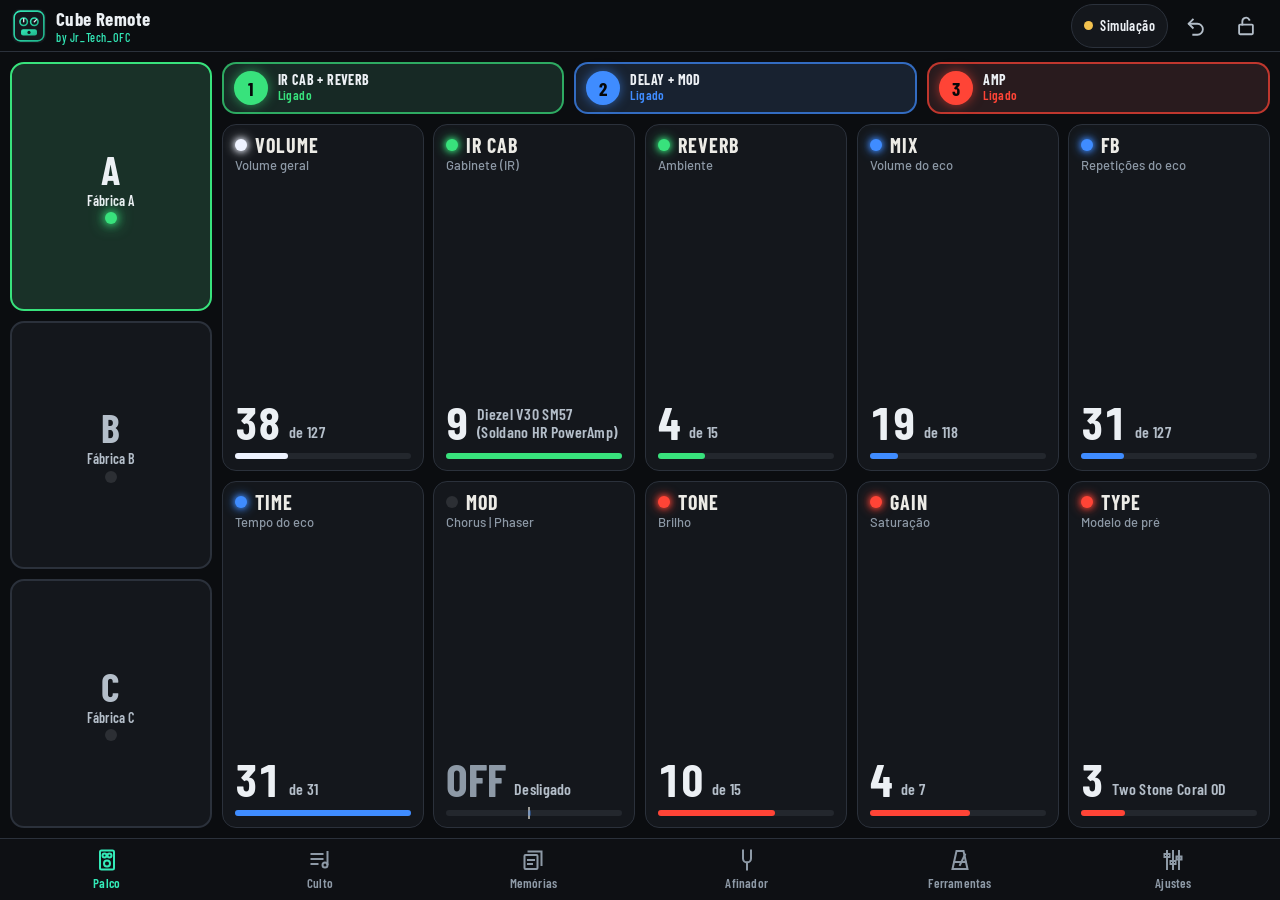
==== commit eaa5855c: "Cube Remote 2.4: editor de IR, delay no tempo, afinações e estrobo, modo ensaio e footswitch ativo -" ====
--- a/cubesuite-android/assets/www/index.html
+++ b/cubesuite-android/assets/www/index.html
@@ -94,6 +94,9 @@
   <script src="js/memory.js"></script>
   <script src="js/live.js"></script>
   <script src="js/setlist.js"></script>
+  <script src="js/irlab.js"></script>
+  <script src="js/delay.js"></script>
+  <script src="js/discover.js"></script>
   <script src="js/learn.js"></script>
   <script src="js/tools.js"></script>
   <script src="js/settings.js"></script>
--- a/cubesuite-android/assets/www/css/app.css
+++ b/cubesuite-android/assets/www/css/app.css
@@ -208,6 +208,8 @@
 .quick { order: 3; display: grid; grid-template-columns: repeat(auto-fit, minmax(58px, 1fr)); gap: 8px; }
 .quick-btn { min-height: 60px; border-radius: 12px; border: 1px solid var(--line-strong); background: var(--surface); font: 700 18px var(--font-label); letter-spacing: .3px; cursor: pointer; padding: 0 4px; }
 .quick-btn.active { background: var(--led); border-color: var(--led); color: #06080a; }
+.quick.many { grid-template-columns: repeat(auto-fill, minmax(52px, 1fr)); }
+.quick.many .quick-btn { min-height: 52px; font-size: 20px; }
 .slot-grid { order: 2; display: grid; grid-template-columns: repeat(3, minmax(0, 1fr)); gap: 8px; }
 .slot-btn { min-height: clamp(72px, 10.5dvh, 120px); display: grid; align-content: start; gap: 2px; padding: 10px; text-align: left; cursor: pointer; min-width: 0;
   border-radius: 14px; border: 1px solid var(--line-strong); background: var(--surface); }
@@ -281,11 +283,30 @@
 .tr-str small { font: 600 10px var(--font-label); color: var(--muted); }
 .tr-str.on { border-color: var(--brand); color: var(--text); background: color-mix(in srgb, var(--brand) 16%, transparent); }
 .tr-msg { color: var(--danger); text-align: center; font-size: 14px; }
+.strobe { display: none; position: relative; width: 100%; max-width: 760px; height: clamp(62px, 10dvh, 92px); border-radius: 12px; overflow: hidden;
+  background: #0a0b0d; border: 1px solid var(--line); }
+.strobe-band { position: absolute; left: 0; right: 0; top: 0; height: 50%;
+  background: repeating-linear-gradient(90deg, var(--warn) 0 28px, transparent 28px 56px); background-position-x: var(--strobe, 0px); opacity: .9; }
+.strobe-band.b2 { top: 50%; background: repeating-linear-gradient(90deg, var(--warn) 0 14px, transparent 14px 28px); background-position-x: var(--strobe2, 0px); opacity: .55; }
+.tuner.in-tune .strobe-band { background-image: repeating-linear-gradient(90deg, var(--led-green) 0 28px, transparent 28px 56px); }
+.tuner.in-tune .strobe-band.b2 { background-image: repeating-linear-gradient(90deg, var(--led-green) 0 14px, transparent 14px 28px); }
+.tuner.idle .strobe-band { opacity: .15; }
+.tuner.strobe-mode .strobe { display: block; }
+.tuner.strobe-mode .meter { display: none; }
+.tu-list { display: grid; gap: 8px; }
+.tu-item { display: grid; gap: 2px; text-align: left; min-height: 56px; padding: 10px 14px; border-radius: 12px; border: 1px solid var(--line-strong); background: var(--surface-2); cursor: pointer; }
+.tu-item b { font: 700 18px var(--font-label); }
+.tu-item span { color: var(--text-2); font-size: 14px; letter-spacing: 1px; }
+.tu-item.active { border-color: var(--brand); background: color-mix(in srgb, var(--brand) 12%, var(--surface-2)); }
+.tr-tuning { min-height: 48px; justify-content: flex-start; }
+.tr-tuning span { white-space: nowrap; overflow: hidden; text-overflow: ellipsis; }
 .tr-note-usb { color: var(--text-2); text-align: center; font-size: 14px; max-width: 520px; }
-.tr-opts { display: flex; align-items: center; gap: var(--gap); }
+.tr-opts { display: grid; grid-template-columns: minmax(0, 1fr) minmax(0, 1fr); align-items: center; gap: var(--gap); }
+.tr-opts .stepper { justify-content: space-between; }
 .tr-opts .seg { flex: 1; }
-.tr-opts .seg button { min-height: 48px; font-size: 16px; white-space: nowrap; }
-.tr-opts .stepper b { min-width: 98px; }
+.tr-opts .seg button { min-height: 48px; min-width: 48px; font-size: 16px; white-space: nowrap; }
+.tr-opts .stepper b { min-width: 0; flex: 1; text-align: center; white-space: nowrap; }
+.tr-opts .stepper .step { flex: none; width: 48px; }
 @media (orientation: landscape) and (max-height: 560px) {
   .tr-display { display: grid; grid-template-columns: auto minmax(0, 1fr); column-gap: 32px; row-gap: 10px; align-content: center;
     grid-template-areas: "note cents" "note meter" "note arrows" "note strings" "msg msg" "usb usb"; padding: 12px 24px; }
@@ -294,12 +315,15 @@
   .tr-letter { font-size: clamp(100px, 40dvh, 200px); }
   .tr-cents { grid-area: cents; justify-self: center; }
   .meter { grid-area: meter; height: clamp(54px, 15dvh, 80px); }
+  .strobe { grid-area: meter; height: clamp(54px, 15dvh, 80px); }
+  .tr-opts { grid-template-columns: repeat(4, minmax(0, auto)); justify-content: stretch; }
   .tr-arrows { grid-area: arrows; }
   .tr-strings { grid-area: strings; justify-self: center; }
   .tr-msg { grid-area: msg; }
   .tr-str { width: 46px; height: 46px; }
 }
-@media (max-width: 380px) { .tr-opts { flex-direction: column; align-items: stretch; } .tr-opts .stepper { justify-content: center; } }
+@media (max-width: 380px) { .tr-opts .seg button { font-size: 14px; padding: 0 4px; } }
+@media (orientation: landscape) and (max-height: 560px) and (max-width: 760px) { .tr-opts .lg { display: none; } }
 
 /* ---------------------------------------------------------------- slider */
 .slider { position: relative; height: 32px; touch-action: none; cursor: ew-resize; display: flex; align-items: center; }
@@ -442,6 +466,63 @@
 .about-by { color: var(--brand); font: 600 16px var(--font-label); letter-spacing: .6px; margin-top: -8px; }
 .about-ver { color: var(--muted); font-size: 13px; }
 .about-copy { font-weight: 600; }
+
+/* Footswitch ativo */
+.tag-exp { font: 600 11px var(--font-label); letter-spacing: .5px; color: var(--warn); border: 1px solid rgba(242, 193, 78, .5); border-radius: 6px; padding: 1px 6px; vertical-align: 3px; }
+.fs-big { font-size: 96px !important; color: var(--led) !important; }
+.fs-cands { list-style: none; margin: 0; padding: 0; display: grid; gap: 8px; }
+.fs-cand { display: flex; align-items: center; gap: 12px; min-height: 56px; padding: 8px 12px; border-radius: 12px; border: 1px solid var(--line-strong); background: var(--surface-2); cursor: pointer; }
+.fs-cand input { width: 22px; height: 22px; accent-color: var(--brand); }
+.fs-cand span { display: grid; }
+.fs-cand b { font: 700 17px var(--font-label); }
+.fs-cand small { color: var(--text-2); font-size: 13px; }
+.pb-play { display: none; font: 700 11px var(--font-label); font-style: normal; letter-spacing: .6px; text-transform: uppercase; color: #06080a;
+  background: var(--led); border-radius: 6px; padding: 2px 6px; }
+.preset-btn.playing .pb-play { display: inline-block; }
+.preset-btn.playing .led { background: var(--led); box-shadow: 0 0 8px var(--led), 0 0 16px var(--led); }
+.preset-btn { position: relative; }
+.preset-btn.playing .pb-play { position: absolute; top: 4px; right: 6px; }
+
+/* Editor de IR */
+.file-btn { cursor: pointer; }
+.ir-work { display: grid; gap: 12px; }
+.ir-src { display: grid; gap: 2px; }
+.ir-src b { font: 700 18px var(--font-label); overflow-wrap: anywhere; }
+.ir-src small { color: var(--muted); font-size: 13px; }
+#irResp { width: 100%; height: auto; aspect-ratio: 900 / 260; background: #0a0b0d; border: 1px solid var(--line); border-radius: 10px; }
+.ir-legend { display: flex; align-items: center; gap: 8px; margin-top: -4px; }
+.ir-legend i { display: inline-block; width: 18px; height: 3px; border-radius: 2px; }
+.lg-now { background: var(--led-green); } .lg-ref { background: #4a5260; margin-left: 10px; }
+.ir-starts { display: flex; flex-wrap: wrap; gap: 6px; }
+.ir-starts .chip-btn { min-height: 44px; }
+.ir-hint { color: var(--muted); font-size: 12.5px; }
+.ir-bak-list { list-style: none; margin: 0; padding: 0; display: grid; gap: 8px; }
+.ir-bak-list li { display: flex; align-items: center; justify-content: space-between; gap: 10px; padding: 8px 10px; border-radius: 10px; background: var(--surface-2); }
+.ir-bak-list li div { display: grid; min-width: 0; }
+.ir-bak-list b { font: 700 16px var(--font-label); }
+.ir-bak-list span { font-size: 13px; color: var(--text-2); overflow-wrap: anywhere; }
+.slots button:disabled { opacity: .35; }
+
+/* Delay no tempo */
+.dl-step { display: grid; justify-items: center; gap: 10px; padding: 10px 0; text-align: center; }
+.dl-count { font: 700 72px/1 var(--font-label); color: var(--led-blue); font-variant-numeric: tabular-nums; }
+.dl-count.go { color: var(--brand); }
+.dl-msg { font: 600 19px var(--font-label); color: var(--text) !important; }
+.dl-progress { width: 100%; height: 8px; border-radius: 4px; background: var(--surface-2); overflow: hidden; }
+.dl-progress i { display: block; height: 100%; background: var(--led-blue); }
+.dl-table summary { cursor: pointer; min-height: 44px; display: flex; align-items: center; color: var(--text-2); font: 600 15px var(--font-label); }
+.dl-grid { display: grid; grid-template-columns: repeat(auto-fill, minmax(84px, 1fr)); gap: 6px; }
+.dl-grid span { display: flex; justify-content: space-between; gap: 6px; padding: 6px 8px; border-radius: 8px; background: var(--surface-2); font-size: 13px; font-variant-numeric: tabular-nums; }
+.dl-grid b { color: var(--led-blue); font-family: var(--font-label); }
+.dl-bpm { justify-content: center; }
+.dl-bpm b { min-width: 96px; }
+.tap-box { order: 3; display: grid; gap: 8px; }
+.tap-row { display: flex; align-items: center; gap: 12px; }
+.tap-btn { flex: none; width: 96px; min-height: 64px; display: grid; place-items: center; gap: 2px; border-radius: 16px; cursor: pointer;
+  border: 2px solid var(--led); background: color-mix(in srgb, var(--led) 12%, var(--surface)); }
+.tap-btn b { font: 700 18px var(--font-label); }
+.tap-btn:active { transform: scale(.96); background: color-mix(in srgb, var(--led) 30%, var(--surface)); }
+.tap-info { color: var(--text-2); font-size: 14px; }
 
 /* Culto: música atual, ao vivo, setlist */
 .culto-page { gap: 14px; }
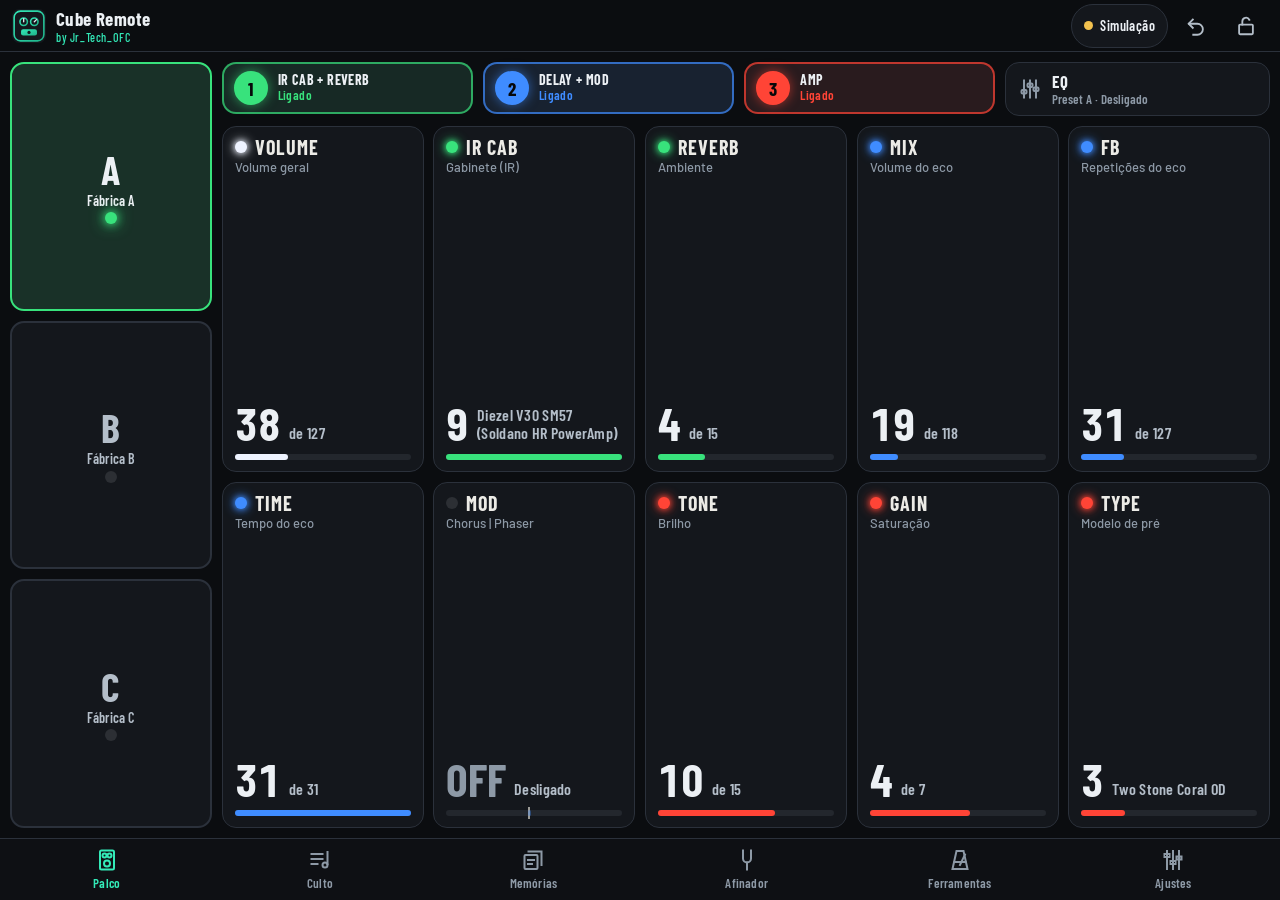
==== commit 07f87db2: "Cube Remote 2.6.0: equalizador estilo player dentro da pedaleira - EQ misturado no IR CAB (último bl" ====
--- a/cubesuite-android/assets/www/index.html
+++ b/cubesuite-android/assets/www/index.html
@@ -39,6 +39,7 @@
         <div class="stage">
           <div id="presetBar" class="preset-bar" role="group" aria-label="Preset em edição"></div>
           <div id="moduleBar" class="module-bar" role="group" aria-label="Módulos"></div>
+          <button type="button" id="eqStrip" class="eq-strip" aria-label="Abrir o equalizador"></button>
           <div id="tiles" class="tiles"></div>
         </div>
         <div id="stageState" class="stage-state" hidden></div>
@@ -67,6 +68,9 @@
   <!-- tela de ajuste de um controle (abre ao tocar num botão da tela Palco) -->
   <section id="adjust" class="adjust" hidden role="dialog" aria-modal="true" aria-labelledby="adjTitle"></section>
 
+  <!-- equalizador (abre pelo botão EQ do Palco) -->
+  <section id="eqScreen" class="eqs" hidden role="dialog" aria-modal="true" aria-labelledby="eqTitle"></section>
+
   <!-- diálogos (confirmações e explicações) -->
   <div id="dialog" class="sheet dialog" hidden>
     <div class="sheet-backdrop" data-close></div>
@@ -88,10 +92,16 @@
   <script src="js/bridge.js"></script>
   <script src="js/model.js"></script>
   <script src="js/controls.js"></script>
+  <script src="js/dsp.js"></script>
   <script src="js/learn-data.js"></script>
   <script src="js/stage.js"></script>
   <script src="js/tuner.js"></script>
+  <script src="js/sounds.js"></script>
   <script src="js/memory.js"></script>
+  <script src="js/library.js"></script>
+  <script src="js/exporter.js"></script>
+  <script src="js/eq.js"></script>
+  <script src="js/eqscreen.js"></script>
   <script src="js/live.js"></script>
   <script src="js/setlist.js"></script>
   <script src="js/irlab.js"></script>
--- a/cubesuite-android/assets/www/css/app.css
+++ b/cubesuite-android/assets/www/css/app.css
@@ -49,6 +49,9 @@
 .chip.on .dot { background: var(--brand); box-shadow: 0 0 8px var(--brand); }
 .chip.sim .dot { background: var(--warn); }
 .chip.search .dot { background: var(--warn); animation: blink 1s infinite; }
+.chip.connect { background: var(--brand); border-color: var(--brand); color: var(--brand-ink); font-size: 16px; padding: 0 14px; }
+.chip.connect .ico { width: 20px; height: 20px; }
+.chip.connect:active { transform: scale(.97); }
 @keyframes blink { 50% { opacity: .25; } }
 .icon-btn { width: var(--tap); height: var(--tap); display: grid; place-items: center; border: 1px solid transparent;
   background: transparent; border-radius: 12px; cursor: pointer; color: var(--text-2); }
@@ -73,8 +76,8 @@
    Feito para o culto: alvos grandes, leitura de longe, um toque abre o ajuste. */
 #view-stage { padding: var(--gap); }
 .stage { flex: 1; min-height: 0; display: grid; gap: var(--gap);
-  grid-template-columns: minmax(0, 1fr); grid-template-rows: auto auto minmax(0, 1fr);
-  grid-template-areas: "presets" "modules" "tiles"; }
+  grid-template-columns: minmax(0, 1fr); grid-template-rows: auto auto auto minmax(0, 1fr);
+  grid-template-areas: "presets" "modules" "eq" "tiles"; }
 #view-stage.offline .stage { filter: grayscale(.7) brightness(.4); pointer-events: none; }
 
 .led-dot { width: 10px; height: 10px; border-radius: 50%; flex: none; background: var(--led, var(--brand)); box-shadow: 0 0 8px var(--led, var(--brand)); }
@@ -140,8 +143,11 @@
 
 /* celulares baixos em pé: rótulo e valor na mesma linha */
 @media (orientation: portrait) and (max-height: 760px) {
-  .preset-btn { height: 54px; min-height: 54px; }
-  .module-btn { height: 54px; min-height: 54px; gap: 8px; padding: 0 8px; }
+  .stage { gap: 8px; }
+  .tiles { gap: 8px; }
+  .preset-btn { height: 50px; min-height: 50px; }
+  .module-btn { height: 50px; min-height: 50px; gap: 8px; padding: 0 8px; }
+  .eq-strip { height: 44px; min-height: 44px; }
   .m-n { width: 28px; height: 28px; font-size: 16px; }
   .m-text b { font-size: 13px; }
   .m-text small { font-size: 12px; }
@@ -156,7 +162,11 @@
 /* deitado: presets na coluna esquerda, módulos em cima, controles 5 x 2 */
 @media (orientation: landscape) {
   .stage { grid-template-columns: minmax(118px, 16%) minmax(0, 1fr); grid-template-rows: auto minmax(0, 1fr);
-    grid-template-areas: "presets modules" "presets tiles"; }
+    grid-template-areas: "presets modules eq" "presets tiles tiles"; grid-template-columns: minmax(118px, 16%) minmax(0, 1fr) minmax(150px, 21%); }
+  .eq-strip { height: 52px; min-height: 52px; padding: 0 10px; gap: 8px; }
+  .eq-strip .eq-spark, .eq-strip > .ico { display: none; }
+  .eq-strip-txt { flex: 1; }
+  .eq-strip-txt small { white-space: normal; font-size: 12.5px; line-height: 1.1; }
   .preset-bar { grid-template-columns: none; grid-template-rows: repeat(3, minmax(0, 1fr)); }
   .preset-btn { height: auto; flex-direction: column; gap: 4px; }
   .preset-btn .led { order: 3; }
@@ -164,7 +174,7 @@
   .module-btn { height: 52px; min-height: 52px; }
   .tiles { grid-template-columns: repeat(5, minmax(0, 1fr)); grid-template-rows: repeat(2, minmax(0, 1fr)); }
 }
-@media (orientation: landscape) and (max-width: 700px) { .stage { grid-template-columns: 92px minmax(0, 1fr); } .tile { padding: 8px 9px 9px; } }
+@media (orientation: landscape) and (max-width: 700px) { .stage { grid-template-columns: 92px minmax(0, 1fr) 118px; } .tile { padding: 8px 9px 9px; } .eq-spark, .eq-strip-ico { display: none; } }
 
 /* estados da tela Palco (sem pedaleira, procurando) */
 .stage-state { position: absolute; inset: var(--gap); display: grid; place-items: center; z-index: 3; }
@@ -524,6 +534,121 @@
 .tap-btn:active { transform: scale(.96); background: color-mix(in srgb, var(--led) 30%, var(--surface)); }
 .tap-info { color: var(--text-2); font-size: 14px; }
 
+/* ================================================================ EQUALIZADOR */
+/* botão do Palco */
+.eq-strip { grid-area: eq; display: flex; align-items: center; gap: 10px; min-width: 0; min-height: 48px; height: clamp(48px, 6dvh, 56px); padding: 0 12px;
+  border-radius: var(--radius); border: 1px solid var(--line); background: var(--surface); cursor: pointer; text-align: left; }
+.eq-strip:active { transform: scale(.985); }
+.eq-strip.on { border-color: color-mix(in srgb, var(--brand) 55%, var(--line)); background: color-mix(in srgb, var(--brand) 7%, var(--surface)); }
+.eq-strip-ico .ico { width: 24px; height: 24px; color: var(--muted); }
+.eq-strip.on .eq-strip-ico .ico { color: var(--brand); }
+.eq-strip-txt { display: grid; line-height: 1.1; min-width: 0; flex: none; }
+.eq-strip-txt b { font: 700 17px var(--font-label); letter-spacing: .6px; }
+.eq-strip-txt small { font: 600 13px var(--font-label); color: var(--muted); white-space: nowrap; }
+.eq-strip.on .eq-strip-txt small { color: var(--brand); }
+.eq-spark { flex: 1; min-width: 0; height: 28px; }
+.eq-spark path { fill: none; stroke: var(--muted); stroke-width: 2.5; vector-effect: non-scaling-stroke; stroke-linejoin: round; }
+.eq-strip.on .eq-spark path { stroke: #3be36a; filter: drop-shadow(0 0 3px rgba(59, 227, 106, .7)); }
+.eq-spark path.z { stroke: rgba(255, 255, 255, .1); filter: none; }
+.eq-strip > .ico { width: 20px; height: 20px; color: var(--muted); flex: none; }
+
+/* tela */
+.eqs { position: fixed; inset: 0; z-index: 46; display: flex; flex-direction: column; background: #050607;
+  padding: env(safe-area-inset-top) env(safe-area-inset-right) env(safe-area-inset-bottom) env(safe-area-inset-left); animation: rise .16s ease-out; }
+.eq-head { flex: none; display: grid; grid-template-columns: 56px minmax(0, 1fr) auto; align-items: center; gap: 10px; padding: 8px 12px; border-bottom: 1px solid #16181b; }
+.eq-title h2 { font-size: 26px; }
+.eq-status { font: 600 13px var(--font-label); letter-spacing: .3px; color: var(--muted); }
+.eq-status.pending, .eq-status.saving { color: var(--warn); }
+.eq-status.saved { color: #3be36a; }
+.eq-status.error { color: var(--danger); }
+.eq-power { display: flex; align-items: center; gap: 6px; }
+.eq-power-l { font: 700 14px var(--font-label); color: var(--text-2); }
+.switch-big { transform: scale(1.15); }
+.eq-main { flex: 1; min-height: 0; overflow-y: auto; overscroll-behavior: contain; display: grid; gap: 12px; padding: 12px 12px 18px;
+  grid-template-columns: minmax(0, 1fr); grid-template-areas: "tbar" "base" "left" "right"; align-content: start; }
+.eq-side { display: contents; }
+.eq-tbar { grid-area: tbar; }
+.eq-base { grid-area: base; font-size: 13px; color: var(--text-2); }
+.eq-base b { color: var(--text); }
+.eq-left { grid-area: left; min-width: 0; }
+.eq-right { grid-area: right; display: grid; gap: 12px; min-width: 0; align-content: start; }
+.eq-tgt button { min-height: 48px; font-size: 18px; gap: 8px; }
+.eq-tgt button .led { background: var(--led); box-shadow: 0 0 6px var(--led); width: 10px; height: 10px; }
+.eq-tgt button small { font-size: 11px; color: inherit; opacity: .8; }
+.eq-cabpick { width: 100%; justify-content: space-between; }
+.eq-empty { max-width: none; margin-top: 10px; }
+
+/* sliders */
+.eq-bands { position: relative; display: flex; gap: 6px; height: clamp(260px, 36dvh, 440px); }
+.eq-guides { position: absolute; left: 0; right: 0; top: 0; bottom: 50px; pointer-events: none; }
+.eq-guides i { position: absolute; left: 0; right: 0; height: 0; border-top: 2px dashed rgba(255, 255, 255, .13); }
+.eq-guides i:nth-child(1) { top: 32px; }
+.eq-guides i:nth-child(2) { top: 50%; }
+.eq-guides i:nth-child(3) { bottom: 32px; }
+.eq-pre { flex: none; width: 74px; border-radius: 20px; background: #101215; }
+.eq-scroll { flex: 1; min-width: 0; display: flex; overflow-x: auto; overflow-y: hidden; scroll-snap-type: x proximity; scrollbar-width: none; touch-action: pan-x; }
+.eq-scroll::-webkit-scrollbar { display: none; }
+.eq-col { flex: 0 0 auto; width: 60px; height: 100%; scroll-snap-align: start; }
+.eq-pre .eq-col { width: 100%; }
+.vs { height: 100%; display: flex; flex-direction: column; align-items: center; touch-action: pan-x; cursor: ns-resize; outline: none; user-select: none; }
+.vs:focus-visible .vs-thumb { outline: 2px solid var(--brand); outline-offset: 2px; }
+.vs-area { position: relative; flex: 1; width: 100%; min-height: 0; }
+.vs-rail { position: absolute; left: 50%; width: 3px; margin-left: -1.5px; top: 32px; bottom: 32px; border-radius: 2px; background: #3c3f44; }
+.vs-fill { position: absolute; left: 50%; width: 4px; margin-left: -2px; bottom: 32px; height: calc(var(--t) * (100% - 64px)); border-radius: 2px;
+  background: var(--c); box-shadow: 0 0 6px var(--c), 0 0 14px var(--c); }
+.vs-thumb { position: absolute; left: 50%; width: 46px; margin-left: -23px; height: 64px; top: calc((1 - var(--t)) * (100% - 64px)); border-radius: 23px;
+  display: grid; place-items: center; background: linear-gradient(180deg, #2a2c30, #1d1f22); border: 2px solid #4a4d52; box-shadow: 0 6px 14px rgba(0, 0, 0, .7); }
+.vs-thumb i { width: 22px; height: 4px; border-radius: 2px; background: #ececec; }
+.vs.dragging .vs-thumb { border-color: var(--c); box-shadow: 0 0 0 1px var(--c), 0 6px 16px rgba(0, 0, 0, .7); }
+.vs-label { margin-top: 8px; font: 700 15px var(--font-label); color: #fff; letter-spacing: .3px; white-space: nowrap; }
+.vs-val { font: 600 14px var(--font-label); color: #b9bec6; font-variant-numeric: tabular-nums; min-height: 18px; }
+.vs.at-def .vs-val { color: #7d838c; }
+
+/* curva */
+.eq-curvebox { position: relative; }
+#eqCurve { width: 100%; height: auto; aspect-ratio: 900 / 240; display: block; background: #0b0c0e; border-radius: 18px; border: 1px solid #191b1f; }
+.eq-peak { margin-top: 6px; font-size: 13px; color: var(--warn); }
+.eq-actions { display: grid; grid-template-columns: minmax(0, 1fr) auto; gap: 10px; }
+.eq-preset { border-radius: 26px; border: 2px solid #3a3d42; background: transparent; }
+.eq-more { width: 56px; height: 56px; border-radius: 50%; border: 2px solid #3a3d42; }
+
+/* knobs */
+.eq-knobs { display: grid; grid-template-columns: 1fr 1fr 1.3fr; gap: 8px; align-items: end; justify-items: center; padding-top: 4px; }
+.bk { display: grid; justify-items: center; gap: 8px; touch-action: none; cursor: grab; outline: none; user-select: none; }
+.bk:focus-visible .bk-face { outline: 2px solid var(--brand); outline-offset: 3px; }
+.bk-dial { position: relative; width: var(--size, 100px); height: var(--size, 100px); }
+.bk-face { position: absolute; inset: 7%; border-radius: 50%; background: radial-gradient(circle at 50% 30%, #2d2f33, #1b1c1f 70%);
+  border: 2px solid #3d4045; box-shadow: inset 0 2px 4px rgba(255, 255, 255, .05), 0 8px 18px rgba(0, 0, 0, .7); }
+.bk-dot { position: absolute; left: 50%; top: 9%; width: 8px; height: 17px; margin-left: -4px; border-radius: 4px; background: #ececec; }
+.bk.dragging .bk-face { border-color: #5a5e64; }
+.bk-arc { position: absolute; inset: 0; overflow: visible; }
+.bk-arc-val { fill: none; stroke: #4cff3a; stroke-width: 5; stroke-linecap: round; filter: drop-shadow(0 0 4px #4cff3a) drop-shadow(0 0 9px rgba(76, 255, 58, .55)); }
+.bk-vol .bk-dial { --size: 128px; }
+.bk-text { display: grid; justify-items: center; line-height: 1.15; }
+.bk-text b { font: 700 16px var(--font-label); color: #fff; }
+.bk-text span { font: 600 14px var(--font-label); color: #b9bec6; font-variant-numeric: tabular-nums; }
+
+.eq-pitem { display: flex; gap: 8px; align-items: center; }
+.eq-pitem .tu-item { flex: 1; }
+.eq-pitem .icon-btn { border: 1px solid var(--line-strong); flex: none; }
+.eq-copy { display: grid; grid-template-columns: repeat(auto-fill, minmax(110px, 1fr)); gap: 8px; }
+.eq-cabnote { color: var(--warn); }
+
+@media (orientation: landscape) and (max-height: 560px) {
+  .eq-main { overflow: hidden; grid-template-columns: minmax(0, 1.35fr) minmax(0, 1fr); grid-template-rows: minmax(0, 1fr);
+    grid-template-areas: "left side"; padding-bottom: 10px; }
+  .eq-side { grid-area: side; min-height: 0; overflow-y: auto; overscroll-behavior: contain; display: grid; gap: 10px; align-content: start; }
+  .eq-side > * { grid-area: auto; }
+  .eq-left { height: 100%; }
+  .eq-bands { height: 100%; min-height: 220px; }
+  .eq-knobs { grid-template-columns: 1fr 1fr 1.2fr; }
+  .bk-dial { --size: 82px; }
+  .bk-vol .bk-dial { --size: 96px; }
+  .eq-head { padding: 4px 12px; }
+  .eq-title h2 { font-size: 22px; }
+}
+@media (max-width: 380px) { .bk-dial { --size: 86px; } .bk-vol .bk-dial { --size: 108px; } }
+
 /* Culto: música atual, ao vivo, setlist */
 .culto-page { gap: 14px; }
 .culto-top { display: grid; gap: 14px; }
@@ -599,6 +724,50 @@
   .live-btn { min-height: 84px; }
 }
 
+/* Memórias: abas internas e Biblioteca */
+.mem-tabs { display: grid; grid-template-columns: 1fr 1fr; gap: 6px; padding: 5px; border-radius: 16px; background: var(--surface); border: 1px solid var(--line);
+  position: sticky; top: 0; z-index: 3; }
+.mem-tabs button { display: flex; align-items: center; justify-content: center; gap: 8px; min-height: 52px; border: 0; border-radius: 12px; cursor: pointer;
+  background: transparent; color: var(--text-2); font: 700 17px var(--font-label); letter-spacing: .3px; }
+.mem-tabs button .ico { width: 22px; height: 22px; }
+.mem-tabs button small { font-size: 13px; color: inherit; opacity: .8; margin-left: 2px; }
+.mem-tabs button[aria-selected="true"] { background: var(--brand); color: var(--brand-ink); }
+.lib-empty { max-width: none; }
+.lib-empty .file-btn { width: 100%; }
+.lib-cats { position: static; padding-top: 0; }
+.lib-cats .chip-btn { min-height: 44px; }
+.lib-cats .chip-btn small { color: var(--muted); margin-left: 4px; }
+.lib-cats .chip-btn[aria-pressed="true"] { background: var(--brand); border-color: var(--brand); color: var(--brand-ink); }
+.lib-cats .chip-btn[aria-pressed="true"] small { color: var(--brand-ink); }
+.lib-status button { min-height: 44px; font-size: 14px; }
+.lib-count { color: var(--muted); font-size: 13px; }
+.lib-countrow { display: flex; align-items: center; justify-content: space-between; gap: 10px; flex-wrap: wrap; }
+.exp-tools { display: grid; grid-template-columns: 1fr 1fr; gap: 8px; }
+.exp-list { display: grid; gap: 6px; max-height: 46dvh; overflow-y: auto; overscroll-behavior: contain; }
+.exp-row { display: flex; align-items: center; gap: 12px; min-height: 52px; padding: 6px 10px; border-radius: 10px; background: var(--surface-2); cursor: pointer; }
+.exp-row input { width: 22px; height: 22px; accent-color: var(--brand); flex: none; }
+.exp-row span { display: grid; min-width: 0; }
+.exp-row b { font: 700 16px var(--font-label); overflow-wrap: anywhere; }
+.exp-row small { color: var(--text-2); font-size: 12.5px; }
+.lib-list { display: grid; gap: 10px; grid-template-columns: repeat(auto-fill, minmax(min(100%, 360px), 1fr)); }
+.lib-card { display: grid; gap: 10px; padding: 12px; border-radius: var(--radius); background: var(--surface); border: 1px solid var(--line); }
+.lib-card.ok { border-color: color-mix(in srgb, var(--led-green) 55%, var(--line)); }
+.lib-card.no { opacity: .7; border-style: dashed; }
+.lib-top { display: flex; align-items: flex-start; gap: 8px; }
+.lib-info { flex: 1; min-width: 0; display: grid; gap: 4px; }
+.lib-info h3 { font-size: 21px; overflow-wrap: anywhere; }
+.lib-info p { color: var(--text-2); font-size: 14px; line-height: 1.3; }
+.lib-by { color: var(--muted) !important; font-size: 13px !important; }
+.lib-desc { color: var(--text) !important; overflow: hidden; display: -webkit-box; -webkit-line-clamp: 3; -webkit-box-orient: vertical; overflow-wrap: anywhere; }
+.lib-knobs { font: 600 13px/1.35 var(--font-label) !important; letter-spacing: .2px; color: var(--text-2) !important; }
+.lib-st { margin-left: 6px; font: 700 12px var(--font-label); border-radius: 6px; padding: 1px 6px; }
+.lib-st.ok { color: #04130a; background: var(--led-green); }
+.lib-st.no { color: var(--muted); border: 1px solid var(--line-strong); }
+.lib-mod { min-height: 44px; justify-content: flex-start; text-align: left; font-size: 14px; color: var(--warn); border-color: rgba(242, 193, 78, .45); background: transparent; }
+.lib-mod span { white-space: normal; line-height: 1.2; }
+.lib-actions { display: grid; grid-template-columns: 1.4fr 1fr; gap: 8px; }
+.lib-actions .btn { min-height: 52px; padding: 0 8px; }
+
 /* Memórias */
 .mem-page { gap: 12px; }
 .mem-head p { color: var(--text-2); margin-top: 2px; }
@@ -609,6 +778,11 @@
 .mem-card { display: grid; gap: 10px; padding: 12px; border-radius: var(--radius); background: var(--surface); border: 1px solid var(--line); }
 .mem-card.empty { border-style: dashed; background: transparent; }
 .mem-card.factory { background: #111317; }
+.mem-card.ready { border-color: color-mix(in srgb, var(--brand) 30%, var(--line)); }
+.mem-n.r { color: var(--brand); }
+.mem-n.r .ico { width: 22px; height: 22px; }
+.mem-group { font: 700 12px var(--font-label) !important; letter-spacing: .8px; text-transform: uppercase; color: var(--brand) !important; }
+.mem-desc { color: var(--text) !important; font-size: 14px; }
 .mem-top { display: flex; align-items: flex-start; gap: 12px; min-width: 0; }
 .mem-n { flex: none; width: 40px; height: 40px; border-radius: 12px; display: grid; place-items: center; background: var(--surface-3);
   font: 700 20px var(--font-label); color: var(--silk); }
@@ -702,3 +876,8 @@
 
 /* trava de palco: controles ficam sem resposta e mais apagados */
 .app.locked .stage, .app.locked .page { opacity: .78; }
+
+/* diálogos ficam acima da tela de ajuste e do equalizador */
+#dialog { z-index: 56; }
+/* avisos (toast) só informam: nunca bloqueiam o toque nos controles embaixo deles */
+.toast { pointer-events: none; }
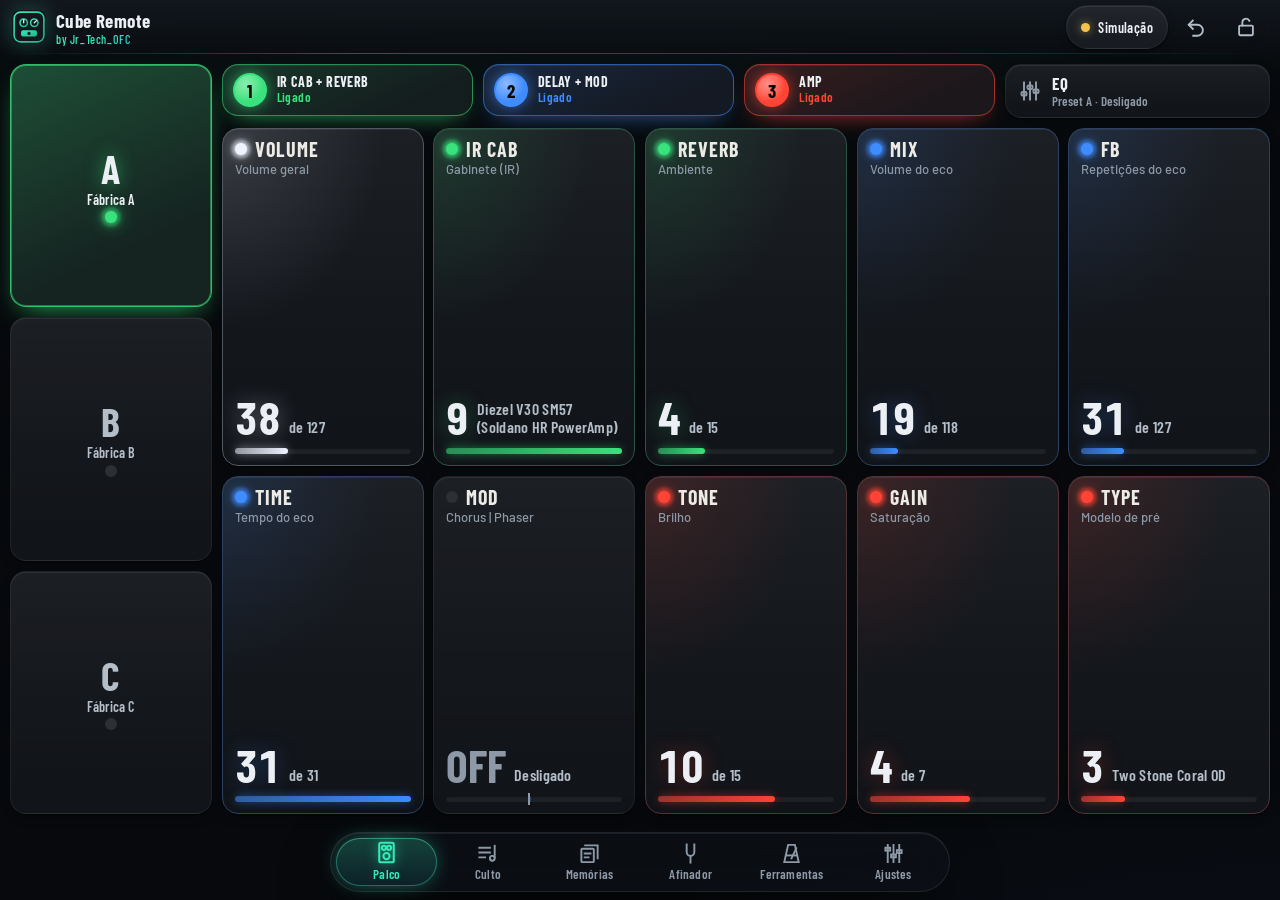
==== commit f91a46bb: "Cube Remote 2.7.0: interface refinada, fluida e com mais destaque - Novo acabamento: fundo mais prof" ====
--- a/cubesuite-android/assets/www/index.html
+++ b/cubesuite-android/assets/www/index.html
@@ -92,6 +92,7 @@
   <script src="js/bridge.js"></script>
   <script src="js/model.js"></script>
   <script src="js/controls.js"></script>
+  <script src="js/ui.js"></script>
   <script src="js/dsp.js"></script>
   <script src="js/learn-data.js"></script>
   <script src="js/stage.js"></script>
--- a/cubesuite-android/assets/www/css/tokens.css
+++ b/cubesuite-android/assets/www/css/tokens.css
@@ -9,20 +9,38 @@
 @font-face { font-family: "Barlow"; font-weight: 600; font-display: block; src: url(../fonts/barlow-latin-600-normal.woff2) format("woff2"); }
 
 :root {
-  /* app */
-  --bg: #0b0d10;
-  --surface: #14171c;
-  --surface-2: #1b1f26;
-  --surface-3: #232831;
-  --line: #2b313b;
-  --line-strong: #3a424f;
+  /* app: fundo e superfícies (do mais fundo para o mais alto) */
+  --bg: #07090c;
+  --bg-glow: rgba(51, 234, 184, .07);    /* brilho verde-água bem leve no alto da tela */
+  --surface: #12151a;
+  --surface-2: #191d23;
+  --surface-3: #21262e;
+  --line: #262c35;
+  --line-strong: #353d49;
+  --line-soft: rgba(255, 255, 255, .06);
   --text: #ecf0f4;
   --text-2: #b4bec9;
   --muted: #8d99a6;
   --brand: #33eab8;
+  --brand-2: #23c8e0;                    /* segunda cor do gradiente da marca (ciano) */
   --brand-ink: #04130e;
   --danger: #ff6b5e;
   --warn: #f2c14e;
+
+  /* acabamento: gradiente dos cartões, brilho da borda de cima e sombras (3 alturas) */
+  --sheen: linear-gradient(180deg, rgba(255, 255, 255, .045), rgba(255, 255, 255, .008) 55%, rgba(0, 0, 0, .06));
+  --hl: inset 0 1px 0 rgba(255, 255, 255, .07);
+  --e1: 0 1px 2px rgba(0, 0, 0, .45), 0 4px 12px -4px rgba(0, 0, 0, .5);
+  --e2: 0 10px 28px -8px rgba(0, 0, 0, .7);
+  --e3: 0 24px 60px -12px rgba(0, 0, 0, .85);
+  --brand-grad: linear-gradient(135deg, #46f2c4 0%, var(--brand) 45%, var(--brand-2) 100%);
+  --brand-glow: 0 8px 24px -8px rgba(51, 234, 184, .55);
+
+  /* vidro: só no topo, na barra de abas, nas janelas e nos avisos */
+  --glass: rgba(15, 18, 23, .66);
+  --glass-strong: rgba(13, 15, 19, .86);
+  --glass-line: rgba(255, 255, 255, .09);
+  --blur: blur(20px) saturate(160%);
 
   /* pedaleira */
   --panel-top: #18191c;
@@ -44,17 +62,28 @@
   --font-body: "Barlow", system-ui, Roboto, sans-serif;
 
   /* medidas */
-  --header-h: 52px;
-  --nav-h: 62px;
-  --rail-w: 76px;
+  --header-h: 54px;
+  --nav-h: 60px;                         /* altura da barra em pílula */
+  --nav-m: 8px;                          /* distância da pílula até a borda da tela */
+  --nav-space: calc(var(--nav-h) + var(--nav-m) * 2 + env(safe-area-inset-bottom));
+  --rail-w: 84px;
   --gap: 10px;
-  --radius: 14px;
-  --radius-sm: 10px;
+  --radius: 16px;
+  --radius-sm: 12px;
+  --radius-lg: 22px;
   --tap: 44px;
+
+  /* movimento (Ajustes > Animações > Leves deixa tudo mais curto e sem efeitos) */
+  --dur-1: 120ms;
+  --dur-2: 200ms;
+  --dur-3: 320ms;
+  --ease-out: cubic-bezier(.22, 1, .36, 1);
+  --ease-spring: cubic-bezier(.34, 1.45, .55, 1);
+  --press: .965;
 
   color-scheme: dark;
 }
 
 @media (orientation: landscape) and (max-height: 560px) {
-  :root { --header-h: 44px; --gap: 8px; }
+  :root { --header-h: 46px; --gap: 8px; --nav-space: 0px; }
 }
--- a/cubesuite-android/assets/www/css/app.css
+++ b/cubesuite-android/assets/www/css/app.css
@@ -3,7 +3,9 @@
 
 * { box-sizing: border-box; -webkit-tap-highlight-color: transparent; }
 html, body { margin: 0; height: 100%; background: var(--bg); color: var(--text); overflow: hidden; }
-body { font: 15px/1.45 var(--font-body); -webkit-font-smoothing: antialiased; user-select: none; }
+body { font: 15px/1.45 var(--font-body); -webkit-font-smoothing: antialiased; user-select: none;
+  background: radial-gradient(140% 55% at 50% -14%, var(--bg-glow), transparent 62%),
+              radial-gradient(90% 45% at 100% 112%, rgba(63, 140, 255, .05), transparent 60%), var(--bg); }
 h1, h2, h3, h4 { margin: 0; font-family: var(--font-label); font-weight: 700; letter-spacing: .3px; line-height: 1.15; }
 p { margin: 0; }
 button { font: inherit; color: inherit; }
@@ -12,18 +14,26 @@
 :focus-visible { outline: 2px solid var(--brand); outline-offset: 2px; }
 .ico { width: 22px; height: 22px; flex: none; display: block; }
 
-/* ================================================================ estrutura */
+/* ================================================================ estrutura
+   Em pé: topo de vidro em cima, telas no meio e a barra de abas flutuando por cima (pílula de vidro).
+   Deitado (celular baixo): a barra vira um trilho vertical flutuante à esquerda. */
 .app {
   position: fixed; inset: 0;
   display: grid;
-  grid-template-rows: calc(var(--header-h) + env(safe-area-inset-top)) minmax(0, 1fr) calc(var(--nav-h) + env(safe-area-inset-bottom));
-  grid-template-areas: "top" "main" "nav";
-}
-.topbar { grid-area: top; display: flex; align-items: center; justify-content: space-between; gap: 8px;
-  padding: env(safe-area-inset-top) 12px 0; border-bottom: 1px solid var(--line); background: var(--bg); }
+  grid-template-rows: calc(var(--header-h) + env(safe-area-inset-top)) minmax(0, 1fr);
+  grid-template-areas: "top" "main";
+}
+.topbar { grid-area: top; position: relative; z-index: 5; display: flex; align-items: center; justify-content: space-between; gap: 8px;
+  padding: env(safe-area-inset-top) 12px 0;
+  background: linear-gradient(180deg, rgba(20, 24, 30, .92), rgba(11, 13, 17, .78)); -webkit-backdrop-filter: var(--blur); backdrop-filter: var(--blur); }
+.topbar::after { content: ""; position: absolute; left: 0; right: 0; bottom: 0; height: 1px; pointer-events: none;
+  background: linear-gradient(90deg, transparent, rgba(51, 234, 184, .38) 28%, rgba(35, 200, 224, .26) 72%, transparent); }
 .views { grid-area: main; position: relative; overflow: hidden; }
-.nav { grid-area: nav; display: grid; grid-template-columns: repeat(6, 1fr); border-top: 1px solid var(--line);
-  background: #0e1014; padding-bottom: env(safe-area-inset-bottom); }
+.nav { position: fixed; z-index: 20; left: 0; right: 0; bottom: calc(var(--nav-m) + env(safe-area-inset-bottom)); margin: 0 auto;
+  width: min(620px, calc(100% - var(--nav-m) * 2 - env(safe-area-inset-left) - env(safe-area-inset-right))); height: var(--nav-h);
+  display: grid; grid-template-columns: repeat(6, minmax(0, 1fr)); padding: 5px; border-radius: 999px;
+  background: var(--glass); -webkit-backdrop-filter: var(--blur); backdrop-filter: var(--blur);
+  border: 1px solid var(--glass-line); box-shadow: var(--hl), var(--e3); }
 
 @media (orientation: landscape) and (max-height: 560px) {
   .app {
@@ -31,87 +41,120 @@
     grid-template-rows: var(--header-h) minmax(0, 1fr);
     grid-template-areas: "nav top" "nav main";
   }
-  .topbar { padding: 0 calc(12px + env(safe-area-inset-right)) 0 12px; }
-  .nav { grid-template-columns: none; grid-template-rows: repeat(6, 1fr); border-top: 0; border-right: 1px solid var(--line);
-    padding: 4px 0 4px env(safe-area-inset-left); }
+  .topbar { padding: 0 calc(12px + env(safe-area-inset-right)) 0 10px; }
+  .nav { position: relative; grid-area: nav; left: auto; right: auto; bottom: auto; width: auto; height: auto;
+    margin: 8px 0 8px calc(8px + env(safe-area-inset-left)); grid-template-columns: none; grid-template-rows: repeat(6, minmax(0, 1fr));
+    border-radius: 30px; }
 }
 
 /* cabeçalho */
 .brand { display: flex; align-items: center; gap: 10px; min-width: 0; }
-.brand-logo { width: 34px; height: 34px; flex: none; }
+.brand-logo { width: 34px; height: 34px; flex: none; filter: drop-shadow(0 0 10px rgba(51, 234, 184, .28)); }
 .brand-text { display: flex; flex-direction: column; line-height: 1.05; min-width: 0; }
 .brand-text b { font: 700 19px var(--font-label); letter-spacing: .4px; white-space: nowrap; }
-.brand-text span { font: 500 12px var(--font-label); color: var(--brand); letter-spacing: .6px; white-space: nowrap; }
+.brand-text span { font: 500 12px var(--font-label); letter-spacing: .6px; white-space: nowrap;
+  background: var(--brand-grad); -webkit-background-clip: text; background-clip: text; color: transparent; }
 .top-actions { display: flex; align-items: center; gap: 6px; }
-.chip { display: inline-flex; align-items: center; gap: 7px; height: var(--tap); padding: 0 12px; border-radius: 22px;
-  border: 1px solid var(--line); background: var(--surface); font: 600 14px var(--font-label); letter-spacing: .4px; cursor: pointer; }
-.chip .dot { width: 9px; height: 9px; border-radius: 50%; background: var(--muted); }
-.chip.on .dot { background: var(--brand); box-shadow: 0 0 8px var(--brand); }
-.chip.sim .dot { background: var(--warn); }
-.chip.search .dot { background: var(--warn); animation: blink 1s infinite; }
-.chip.connect { background: var(--brand); border-color: var(--brand); color: var(--brand-ink); font-size: 16px; padding: 0 14px; }
+.chip { display: inline-flex; align-items: center; gap: 8px; height: var(--tap); padding: 0 14px; border-radius: 22px; overflow: hidden;
+  border: 1px solid var(--line-soft); background: var(--sheen), var(--surface-2); box-shadow: var(--hl), var(--e1);
+  font: 600 14px var(--font-label); letter-spacing: .4px; cursor: pointer; }
+.chip .dot { position: relative; width: 9px; height: 9px; border-radius: 50%; background: var(--muted); flex: none; }
+.chip .dot::after { content: ""; position: absolute; inset: -4px; border-radius: 50%; border: 2px solid currentColor; opacity: 0; }
+.chip.on .dot { background: var(--brand); color: var(--brand); box-shadow: 0 0 8px var(--brand); }
+.chip.on .dot::after { animation: ping 2.6s var(--ease-out) infinite; }
+.chip.sim .dot { background: var(--warn); color: var(--warn); box-shadow: 0 0 8px rgba(242, 193, 78, .6); }
+.chip.search .dot { background: var(--warn); color: var(--warn); }
+.chip.search .dot::after { animation: ping 1.1s var(--ease-out) infinite; }
+@keyframes ping { 0% { transform: scale(.5); opacity: .9; } 75%, 100% { transform: scale(1.9); opacity: 0; } }
+.chip.connect { background: var(--brand-grad); border-color: transparent; color: var(--brand-ink); font-size: 16px; padding: 0 16px;
+  box-shadow: inset 0 1px 0 rgba(255, 255, 255, .4), var(--brand-glow); }
 .chip.connect .ico { width: 20px; height: 20px; }
-.chip.connect:active { transform: scale(.97); }
+.chip.connect::after { content: ""; position: absolute; top: 0; bottom: 0; left: -60%; width: 45%; pointer-events: none;
+  background: linear-gradient(100deg, transparent, rgba(255, 255, 255, .55), transparent); animation: shimmer 3.4s ease-in-out infinite; }
+@keyframes shimmer { 0%, 58% { transform: translateX(0); } 100% { transform: translateX(380%); } }
 @keyframes blink { 50% { opacity: .25; } }
 .icon-btn { width: var(--tap); height: var(--tap); display: grid; place-items: center; border: 1px solid transparent;
-  background: transparent; border-radius: 12px; cursor: pointer; color: var(--text-2); }
+  background: transparent; border-radius: 14px; cursor: pointer; color: var(--text-2); }
 .icon-btn:active { background: var(--surface-2); }
-.icon-btn.active { color: var(--warn); border-color: rgba(242, 193, 78, .45); }
-.icon-btn.holding { background: rgba(242, 193, 78, .18); transition: background 1s linear; }
-
-/* navegação */
-.nav button { display: flex; flex-direction: column; align-items: center; justify-content: center; gap: 3px; border: 0; min-width: 0; padding: 0 2px;
-  background: transparent; color: var(--muted); font: 600 13px var(--font-label); letter-spacing: .2px; white-space: nowrap; cursor: pointer; min-height: var(--tap); }
-.nav button .ico { width: 24px; height: 24px; }
+.icon-btn.active { color: var(--warn); border-color: rgba(242, 193, 78, .45); background: rgba(242, 193, 78, .08); box-shadow: 0 0 16px -6px rgba(242, 193, 78, .7); }
+.icon-btn.holding { background: rgba(242, 193, 78, .22); transition: background 1s linear; }
+
+/* navegação: pílula com um destaque que desliza até a aba escolhida */
+.nav-ind { position: absolute; left: 0; top: 0; width: var(--iw, 0px); height: var(--ih, 0px); transform: translate(var(--ix, 0px), var(--iy, 0px));
+  border-radius: 999px; pointer-events: none; opacity: 0;
+  background: linear-gradient(180deg, rgba(51, 234, 184, .24), rgba(35, 200, 224, .10));
+  box-shadow: inset 0 0 0 1px rgba(51, 234, 184, .38), inset 0 1px 0 rgba(255, 255, 255, .12), 0 0 22px -6px rgba(51, 234, 184, .65);
+  transition: transform var(--dur-3) var(--ease-spring), width var(--dur-3) var(--ease-out), height var(--dur-3) var(--ease-out), opacity var(--dur-2); }
+.nav.ready .nav-ind { opacity: 1; }
+.nav button { position: relative; z-index: 1; display: flex; flex-direction: column; align-items: center; justify-content: center; gap: 2px; border: 0;
+  min-width: 0; padding: 0; border-radius: 999px; background: transparent; color: var(--muted); font: 600 12px/1.1 var(--font-label); letter-spacing: 0;
+  white-space: nowrap; cursor: pointer; min-height: var(--tap); transition: color var(--dur-2); }
+.nav button > span:last-child { max-width: 100%; overflow: hidden; text-overflow: ellipsis; }
+.nav button .ico { width: 23px; height: 23px; transition: transform var(--dur-3) var(--ease-spring), filter var(--dur-2); }
 .nav button.active { color: var(--brand); }
+.nav button.active .ico { transform: translateY(-1px) scale(1.08); filter: drop-shadow(0 0 6px rgba(51, 234, 184, .65)); }
 .nav button.active .nav-ico { position: relative; }
+@media (min-width: 400px) { .nav button { font-size: 13px; letter-spacing: .2px; } }
+@media (max-width: 380px) { .nav { padding: 4px; } .nav button { letter-spacing: -.2px; } }
 
 /* ================================================================ telas */
 .view { position: absolute; inset: 0; display: none; }
-.view.active { display: flex; flex-direction: column; }
-.view.scroll { overflow-y: auto; overscroll-behavior: contain; -webkit-overflow-scrolling: touch; user-select: text; }
-.view.scroll.active { display: block; }
+.view.active { display: flex; flex-direction: column; z-index: 1; }
+.view.leaving { display: flex; flex-direction: column; z-index: 0; pointer-events: none; }
+.view.scroll { overflow-y: auto; overscroll-behavior: contain; -webkit-overflow-scrolling: touch; user-select: text; padding-bottom: var(--nav-space); }
+.view.scroll.active, .view.scroll.leaving { display: block; }
 
 /* ================================================================ PALCO
    Feito para o culto: alvos grandes, leitura de longe, um toque abre o ajuste. */
-#view-stage { padding: var(--gap); }
+#view-stage { padding: var(--gap) var(--gap) calc(var(--gap) + var(--nav-space)); }
 .stage { flex: 1; min-height: 0; display: grid; gap: var(--gap);
   grid-template-columns: minmax(0, 1fr); grid-template-rows: auto auto auto minmax(0, 1fr);
   grid-template-areas: "presets" "modules" "eq" "tiles"; }
 #view-stage.offline .stage { filter: grayscale(.7) brightness(.4); pointer-events: none; }
 
 .led-dot { width: 10px; height: 10px; border-radius: 50%; flex: none; background: var(--led, var(--brand)); box-shadow: 0 0 8px var(--led, var(--brand)); }
-.led { display: block; width: 12px; height: 12px; border-radius: 50%; flex: none; background: var(--led-off); transition: background .15s, box-shadow .15s; }
+.led { position: relative; display: block; width: 12px; height: 12px; border-radius: 50%; flex: none; background: var(--led-off); transition: background .15s, box-shadow .15s; }
+/* halo que "respira" devagar nos LEDs acesos do Palco (some no modo Animações: Leves) */
+.led::after { content: ""; position: absolute; inset: -6px; border-radius: 50%; pointer-events: none; opacity: 0;
+  background: radial-gradient(circle, color-mix(in srgb, var(--led) 75%, transparent) 0%, transparent 68%); }
+.tile.on .led::after, .preset-btn.active .led::after, .adjust:not(.zeroed) .adj-title .led::after { opacity: .9; animation: breathe 3.4s ease-in-out infinite; }
+@keyframes breathe { 50% { opacity: .2; transform: scale(.75); } }
 
 /* presets A B C */
 .preset-bar { grid-area: presets; display: grid; grid-template-columns: repeat(3, minmax(0, 1fr)); gap: var(--gap); }
 .preset-btn { display: flex; align-items: center; justify-content: center; gap: 10px; min-height: 60px; height: clamp(60px, 8.5dvh, 78px);
-  border-radius: var(--radius); border: 2px solid var(--line); background: var(--surface); color: var(--muted); cursor: pointer; padding: 0 8px; }
+  border-radius: var(--radius); border: 1px solid var(--line-soft); background: var(--sheen), var(--surface); box-shadow: var(--hl), var(--e1);
+  color: var(--muted); cursor: pointer; padding: 0 8px; }
 .preset-btn b { font: 700 clamp(30px, 4.6dvh, 40px)/1 var(--font-label); color: var(--text-2); }
 .preset-btn span { font: 600 14px var(--font-label); letter-spacing: 1px; text-transform: uppercase; }
 .preset-btn { min-width: 0; }
 .preset-btn.named span { text-transform: none; letter-spacing: .2px; font-size: 15px; color: var(--text-2); min-width: 0;
   overflow: hidden; display: -webkit-box; -webkit-line-clamp: 2; -webkit-box-orient: vertical; line-height: 1.1; text-align: left; }
 .preset-btn.active.named span { color: var(--text); }
-.preset-btn.active { border-color: var(--led); background: color-mix(in srgb, var(--led) 13%, var(--surface)); color: var(--text-2); }
-.preset-btn.active b { color: var(--text); }
+.preset-btn.active { border-color: color-mix(in srgb, var(--led) 80%, transparent); color: var(--text-2);
+  background: linear-gradient(155deg, color-mix(in srgb, var(--led) 28%, var(--surface)) 0%, color-mix(in srgb, var(--led) 7%, var(--surface)) 72%);
+  box-shadow: inset 0 0 0 1px color-mix(in srgb, var(--led) 45%, transparent), inset 0 1px 0 rgba(255, 255, 255, .12),
+              0 12px 28px -12px color-mix(in srgb, var(--led) 75%, transparent); }
+.preset-btn.active b { color: var(--text); text-shadow: 0 0 18px color-mix(in srgb, var(--led) 55%, transparent); }
 .preset-btn.active .led { background: var(--led); box-shadow: 0 0 8px var(--led), 0 0 16px var(--led); }
-.preset-btn:active { transform: scale(.98); }
 
 /* módulos 1 2 3 */
 .module-bar { grid-area: modules; display: grid; grid-template-columns: repeat(3, minmax(0, 1fr)); gap: var(--gap); }
 .module-btn { display: flex; align-items: center; gap: 10px; min-height: 56px; height: clamp(56px, 7.4dvh, 68px); padding: 0 10px;
-  border-radius: var(--radius); border: 2px dashed var(--line-strong); background: transparent; cursor: pointer; text-align: left; min-width: 0; }
+  border-radius: var(--radius); border: 1.5px dashed var(--line-strong); background: rgba(255, 255, 255, .015); cursor: pointer; text-align: left; min-width: 0; }
 .m-n { flex: none; width: 34px; height: 34px; border-radius: 50%; display: grid; place-items: center; border: 2px solid var(--led-off);
   font: 700 19px var(--font-label); color: var(--muted); }
 .m-text { display: grid; min-width: 0; line-height: 1.1; }
 .m-text b { font: 700 14px/1.05 var(--font-label); letter-spacing: .4px; color: var(--text-2); overflow: hidden; display: -webkit-box; -webkit-line-clamp: 2; -webkit-box-orient: vertical; }
 .m-text small { font: 600 13px var(--font-label); letter-spacing: .4px; color: var(--muted); }
-.module-btn.on { border-style: solid; border-color: color-mix(in srgb, var(--led) 70%, transparent); background: color-mix(in srgb, var(--led) 9%, var(--surface)); }
-.module-btn.on .m-n { background: var(--led); border-color: var(--led); color: #06080a; box-shadow: 0 0 12px color-mix(in srgb, var(--led) 60%, transparent); }
+.module-btn.on { border-style: solid; border-color: color-mix(in srgb, var(--led) 55%, transparent);
+  background: linear-gradient(155deg, color-mix(in srgb, var(--led) 16%, var(--surface)), color-mix(in srgb, var(--led) 4%, var(--surface)) 75%);
+  box-shadow: var(--hl), 0 10px 24px -14px color-mix(in srgb, var(--led) 80%, transparent); }
+.module-btn.on .m-n { background: radial-gradient(circle at 35% 30%, color-mix(in srgb, #fff 40%, var(--led)), var(--led) 62%); border-color: var(--led); color: #06080a;
+  box-shadow: 0 0 14px color-mix(in srgb, var(--led) 65%, transparent); animation: ledOn .55s var(--ease-out); }
+@keyframes ledOn { 0% { transform: scale(.72); box-shadow: 0 0 0 0 var(--led); } 45% { transform: scale(1.14); box-shadow: 0 0 26px 6px color-mix(in srgb, var(--led) 70%, transparent); } }
 .module-btn.on .m-text b { color: var(--text); }
 .module-btn.on .m-text small { color: var(--led); }
-.module-btn:active { transform: scale(.98); }
 
 /* 10 controles */
 .tiles { grid-area: tiles; min-height: 0; display: grid; gap: var(--gap);
@@ -119,21 +162,26 @@
 .tile { container-type: size; position: relative; min-width: 0; min-height: 0; display: grid; cursor: pointer; text-align: left;
   grid-template-columns: auto minmax(0, 1fr); grid-template-rows: auto auto minmax(0, 1fr) auto;
   grid-template-areas: "head head" "name name" "val sub" "bar bar"; column-gap: 8px;
-  padding: 10px 12px 11px; border-radius: var(--radius); border: 1px solid var(--line); background: var(--surface); }
-.tile:active { background: var(--surface-2); transform: scale(.985); }
+  padding: 10px 12px 11px; border-radius: var(--radius); border: 1px solid var(--line-soft); background: var(--sheen), var(--surface);
+  box-shadow: var(--hl), var(--e1); }
+.tile.on { border-color: color-mix(in srgb, var(--led) 22%, var(--line));
+  background: radial-gradient(130% 95% at 0% 0%, color-mix(in srgb, var(--led) 14%, transparent), transparent 62%), var(--sheen), var(--surface); }
+.tile:active { background-color: var(--surface-2); }
 .t-head { grid-area: head; display: flex; align-items: center; gap: 8px; min-width: 0; }
 .t-head b { font: 700 clamp(15px, 15cqh, 20px)/1 var(--font-label); letter-spacing: 1px; color: var(--silk); white-space: nowrap; }
 .t-name { grid-area: name; font: 500 13px/1.2 var(--font-body); color: var(--muted); white-space: nowrap; overflow: hidden; text-overflow: ellipsis; margin-top: 3px; }
 .t-val { grid-area: val; align-self: end; font: 700 clamp(22px, min(30cqh, 26cqw), 48px)/1 var(--font-label); font-variant-numeric: tabular-nums; color: var(--text); }
 .t-sub { grid-area: sub; align-self: end; padding-bottom: .2em; font: 600 clamp(13px, 11cqh, 16px)/1.15 var(--font-label); letter-spacing: .3px; color: var(--text-2);
   overflow: hidden; display: -webkit-box; -webkit-line-clamp: 2; -webkit-box-orient: vertical; }
-.t-bar { grid-area: bar; position: relative; height: 6px; margin-top: 8px; border-radius: 3px; background: #23272d; }
-.t-bar i { position: absolute; top: 0; bottom: 0; border-radius: 3px; background: var(--led); }
+.t-bar { grid-area: bar; position: relative; height: 6px; margin-top: 8px; border-radius: 3px; background: rgba(255, 255, 255, .06); box-shadow: inset 0 1px 1px rgba(0, 0, 0, .4); }
+.t-bar i { position: absolute; top: 0; bottom: 0; border-radius: 3px; background: linear-gradient(90deg, color-mix(in srgb, var(--led) 55%, transparent), var(--led));
+  box-shadow: 0 0 10px -1px color-mix(in srgb, var(--led) 75%, transparent); transition: left var(--dur-2) var(--ease-out), width var(--dur-2) var(--ease-out), opacity var(--dur-2); }
 .t-bar.bipolar::before { content: ""; position: absolute; left: calc(7 / 15 * 100%); top: -3px; bottom: -3px; width: 2px; background: var(--silk-dim); }
 .tile.on .led { background: var(--led); box-shadow: 0 0 6px var(--led), 0 0 12px var(--led); }
+.tile.on .t-val { text-shadow: 0 0 22px color-mix(in srgb, var(--led) 32%, transparent); }
 .tile:not(.on) .t-val { color: var(--muted); }
-.tile:not(.on) .t-bar i { opacity: .35; }
-.tile.module-off { border-style: dashed; }
+.tile:not(.on) .t-bar i { opacity: .35; box-shadow: none; }
+.tile.module-off { border-style: dashed; border-color: var(--line-strong); background: var(--surface); box-shadow: none; }
 .tile.module-off > * { opacity: .45; }
 .tile.module-off .t-head { opacity: 1; }
 .tile.module-off .t-head::after { content: "Módulo desligado"; margin-left: auto; font: 600 12px var(--font-label); letter-spacing: .4px; color: var(--muted); white-space: nowrap; }
@@ -187,15 +235,22 @@
 .btn.big { min-height: 56px; font-size: 18px; }
 
 /* ================================================================ TELA DE AJUSTE */
-.adjust { position: fixed; inset: 0; z-index: 45; display: flex; flex-direction: column; background: var(--bg);
-  padding: env(safe-area-inset-top) env(safe-area-inset-right) env(safe-area-inset-bottom) env(safe-area-inset-left); animation: rise .16s ease-out; }
-.adj-head { flex: none; display: grid; grid-template-columns: 56px minmax(0, 1fr) 56px 56px; align-items: center; gap: 6px;
-  padding: 8px 10px; border-bottom: 1px solid var(--line); }
-.nav-arrow, .adj-close { width: 56px; height: 56px; display: grid; place-items: center; border-radius: 14px; border: 1px solid var(--line-strong);
-  background: var(--surface); cursor: pointer; padding: 0; }
-.adj-close { background: var(--surface-3); }
+/* Abre "crescendo" a partir do controle tocado e fecha voltando para ele (o app calcula --fx, --fy e --fs). */
+.adjust { position: fixed; inset: 0; z-index: 45; display: flex; flex-direction: column; transform-origin: 0 0;
+  background: radial-gradient(110% 46% at 50% -6%, color-mix(in srgb, var(--led) 16%, transparent), transparent 70%), var(--bg);
+  padding: env(safe-area-inset-top) env(safe-area-inset-right) env(safe-area-inset-bottom) env(safe-area-inset-left);
+  animation: zoomIn var(--dur-3) var(--ease-out);
+  transition: display var(--dur-3) allow-discrete, opacity var(--dur-2) ease-in, transform var(--dur-3) var(--ease-out); }
+.adjust[hidden] { opacity: 0; transform: translate(var(--fx, 0px), var(--fy, 28px)) scale(var(--fs, 1)); pointer-events: none; }
+@keyframes zoomIn { from { opacity: 0; transform: translate(var(--fx, 0px), var(--fy, 28px)) scale(var(--fs, 1)); } 45% { opacity: 1; } }
+.adj-head { position: relative; flex: none; display: grid; grid-template-columns: 56px minmax(0, 1fr) 56px 56px; align-items: center; gap: 6px; padding: 8px 10px; }
+.adj-head::after, .eq-head::after { content: ""; position: absolute; left: 0; right: 0; bottom: 0; height: 1px; pointer-events: none;
+  background: linear-gradient(90deg, transparent, color-mix(in srgb, var(--led, var(--brand)) 45%, transparent) 30%, color-mix(in srgb, var(--led, var(--brand)) 25%, transparent) 70%, transparent); }
+.nav-arrow, .adj-close { width: 56px; height: 56px; display: grid; place-items: center; border-radius: 16px; border: 1px solid var(--line-soft);
+  background: var(--sheen), var(--surface-2); box-shadow: var(--hl), var(--e1); cursor: pointer; padding: 0; }
+.adj-close { background: var(--sheen), var(--surface-3); }
 .nav-arrow .ico, .adj-close .ico { width: 26px; height: 26px; }
-.nav-arrow:active, .adj-close:active { background: var(--surface-3); }
+.nav-arrow:active, .adj-close:active { background-color: var(--surface-3); }
 .ico.flip { transform: scaleX(-1); }
 .adj-title { display: flex; align-items: center; gap: 10px; min-width: 0; padding-left: 4px; }
 .adj-title .led { width: 14px; height: 14px; }
@@ -208,40 +263,46 @@
 .adj-main { flex: 1; min-height: 0; overflow-y: auto; overscroll-behavior: contain; display: flex; flex-direction: column; gap: 16px; padding: 14px 16px 18px; }
 .adj-left, .adj-right { display: contents; }
 .adj-value { order: 1; display: flex; flex-direction: column; align-items: center; gap: 4px; text-align: center; padding-top: 4px; }
-.av-big { font: 700 clamp(64px, 15dvh, 140px)/.95 var(--font-label); font-variant-numeric: tabular-nums; color: var(--led); }
+.av-big { display: block; font: 700 clamp(64px, 15dvh, 140px)/.95 var(--font-label); font-variant-numeric: tabular-nums; color: var(--led);
+  text-shadow: 0 0 38px color-mix(in srgb, var(--led) 45%, transparent), 0 0 2px color-mix(in srgb, var(--led) 60%, transparent); }
 .av-long { font: 600 18px/1.25 var(--font-label); letter-spacing: .3px; color: var(--text-2); }
-.adjust.zeroed .av-big { color: var(--muted); }
+.adjust.zeroed .av-big { color: var(--muted); text-shadow: none; }
 .adj-slider { order: 2; padding: 0 6px; margin-top: auto; }
 .adj-slider .slider.big { height: 64px; }
 .adj-slider .slider.big .s-track { height: 14px; border-radius: 7px; }
 .adj-slider .slider.big .s-thumb { width: 46px; height: 46px; margin: -23px 0 0 -23px; border-width: 3px; }
 .quick { order: 3; display: grid; grid-template-columns: repeat(auto-fit, minmax(58px, 1fr)); gap: 8px; }
-.quick-btn { min-height: 60px; border-radius: 12px; border: 1px solid var(--line-strong); background: var(--surface); font: 700 18px var(--font-label); letter-spacing: .3px; cursor: pointer; padding: 0 4px; }
-.quick-btn.active { background: var(--led); border-color: var(--led); color: #06080a; }
+.quick-btn { min-height: 60px; border-radius: 14px; border: 1px solid var(--line-soft); background: var(--sheen), var(--surface); box-shadow: var(--hl), var(--e1);
+  font: 700 18px var(--font-label); letter-spacing: .3px; cursor: pointer; padding: 0 4px; }
+.quick-btn.active { background: linear-gradient(160deg, color-mix(in srgb, #fff 22%, var(--led)), var(--led)); border-color: transparent; color: #06080a;
+  box-shadow: inset 0 1px 0 rgba(255, 255, 255, .35), 0 8px 22px -8px color-mix(in srgb, var(--led) 80%, transparent); }
 .quick.many { grid-template-columns: repeat(auto-fill, minmax(52px, 1fr)); }
 .quick.many .quick-btn { min-height: 52px; font-size: 20px; }
 .slot-grid { order: 2; display: grid; grid-template-columns: repeat(3, minmax(0, 1fr)); gap: 8px; }
 .slot-btn { min-height: clamp(72px, 10.5dvh, 120px); display: grid; align-content: start; gap: 2px; padding: 10px; text-align: left; cursor: pointer; min-width: 0;
-  border-radius: 14px; border: 1px solid var(--line-strong); background: var(--surface); }
+  border-radius: 16px; border: 1px solid var(--line-soft); background: var(--sheen), var(--surface); box-shadow: var(--hl), var(--e1); }
 .slot-btn b { font: 700 28px/1 var(--font-label); color: var(--silk); }
 .slot-btn span { font: 600 14px/1.15 var(--font-label); letter-spacing: .2px; color: var(--text); overflow-wrap: anywhere; }
 .slot-btn small { font: 600 12px var(--font-label); color: var(--muted); letter-spacing: .4px; }
-.slot-btn.active { border: 2px solid var(--led); background: color-mix(in srgb, var(--led) 16%, var(--surface)); }
+.slot-btn.active { border-color: var(--led); background: linear-gradient(155deg, color-mix(in srgb, var(--led) 24%, var(--surface)), color-mix(in srgb, var(--led) 6%, var(--surface)) 75%);
+  box-shadow: inset 0 0 0 1px var(--led), 0 10px 26px -12px color-mix(in srgb, var(--led) 80%, transparent); }
 .slot-btn.active b { color: var(--led); }
 .stepper-big { order: 4; margin-top: auto; display: grid; grid-template-columns: 1fr 1.25fr 1fr; gap: 10px; }
-.step-big { min-height: clamp(76px, 11dvh, 112px); display: grid; place-items: center; border-radius: 16px; border: 1px solid var(--line-strong); background: var(--surface-2);
-  cursor: pointer; padding: 0; touch-action: none; }
+.step-big { min-height: clamp(76px, 11dvh, 112px); display: grid; place-items: center; border-radius: 20px; border: 1px solid var(--line-soft);
+  background: var(--sheen), var(--surface-2); box-shadow: var(--hl), var(--e1); cursor: pointer; padding: 0; touch-action: none; }
 .step-big .ico { width: 38px; height: 38px; stroke-width: 2.4; }
-.step-big:active { background: color-mix(in srgb, var(--led) 22%, var(--surface-2)); border-color: var(--led); }
-.zero-btn { min-height: clamp(76px, 11dvh, 112px); display: grid; place-content: center; gap: 2px; border-radius: 16px; cursor: pointer; padding: 0 6px;
-  border: 2px solid var(--led); background: color-mix(in srgb, var(--led) 12%, var(--surface)); }
+.step-big:active { background-color: color-mix(in srgb, var(--led) 22%, var(--surface-2)); border-color: var(--led);
+  box-shadow: 0 0 0 1px var(--led), 0 0 26px -6px color-mix(in srgb, var(--led) 80%, transparent); }
+.zero-btn { min-height: clamp(76px, 11dvh, 112px); display: grid; place-content: center; gap: 2px; border-radius: 20px; cursor: pointer; padding: 0 6px;
+  border: 1.5px solid var(--led); background: linear-gradient(160deg, color-mix(in srgb, var(--led) 20%, var(--surface)), color-mix(in srgb, var(--led) 6%, var(--surface)));
+  box-shadow: var(--hl), 0 10px 26px -14px color-mix(in srgb, var(--led) 90%, transparent); }
 .zero-btn b { font: 700 22px var(--font-label); letter-spacing: .5px; color: var(--led); }
 .zero-btn small { font: 600 13px var(--font-label); color: var(--text-2); }
-.zero-btn[aria-checked="false"] { border: 2px dashed var(--line-strong); background: var(--surface); }
+.zero-btn[aria-checked="false"] { border: 1.5px dashed var(--line-strong); background: var(--surface); box-shadow: none; }
 .zero-btn[aria-checked="false"] b { color: var(--muted); }
 .adj-actions { order: 5; display: grid; grid-template-columns: 1fr 1fr; gap: 10px; }
 .adj-actions .btn { min-height: 52px; padding: 0 10px; font-size: 16px; }
-.adj-about { order: 6; display: grid; gap: 10px; padding: 14px; border-radius: var(--radius); background: var(--surface); border: 1px solid var(--line); user-select: text; }
+.adj-about { order: 6; display: grid; gap: 10px; padding: 14px; border-radius: var(--radius); background: var(--sheen), var(--surface); border: 1px solid var(--line-soft); box-shadow: var(--hl); user-select: text; }
 .adj-about p { color: var(--text-2); }
 
 @media (orientation: landscape) and (max-height: 560px) {
@@ -259,25 +320,28 @@
 }
 
 /* ================================================================ AFINADOR */
-#view-tuner { padding: var(--gap); }
+#view-tuner { padding: var(--gap) var(--gap) calc(var(--gap) + var(--nav-space)); }
 .tuner { --pos: 50%; flex: 1; min-height: 0; display: grid; grid-template-rows: minmax(0, 1fr) auto; gap: var(--gap); }
 .tr-display { min-height: 0; display: flex; flex-direction: column; align-items: center; justify-content: center; gap: clamp(8px, 2dvh, 20px);
-  padding: 16px; border-radius: 18px; background: var(--surface); border: 1px solid var(--line); }
+  padding: 16px; border-radius: var(--radius-lg); border: 1px solid var(--line-soft); box-shadow: var(--hl), var(--e1);
+  background: radial-gradient(80% 60% at 50% 0%, rgba(255, 255, 255, .035), transparent 70%), var(--sheen), var(--surface); transition: background var(--dur-3); }
+.tuner.in-tune .tr-display { background: radial-gradient(80% 70% at 50% 30%, rgba(56, 226, 124, .13), transparent 70%), var(--sheen), var(--surface); }
 .tr-note { display: flex; align-items: flex-start; gap: 6px; }
 .tr-letter { font: 700 clamp(110px, 24dvh, 230px)/.82 var(--font-label); color: var(--text); transition: color .15s; }
 .tr-side { display: flex; flex-direction: column; justify-content: space-between; min-height: 1.9em; font: 700 clamp(30px, 5.5dvh, 58px)/1 var(--font-label); color: var(--text-2); }
 .tr-cents { font: 700 clamp(22px, 3.8dvh, 34px)/1 var(--font-label); letter-spacing: .4px; color: var(--text-2); }
 .meter { position: relative; width: 100%; max-width: 760px; height: clamp(62px, 10dvh, 92px); }
-.m-zone { position: absolute; left: 47%; width: 6%; top: 0; height: 62%; border-radius: 6px; background: rgba(56, 226, 124, .16); }
+.m-zone { position: absolute; left: 47%; width: 6%; top: 0; height: 62%; border-radius: 6px; background: linear-gradient(180deg, rgba(56, 226, 124, .26), rgba(56, 226, 124, .08)); }
 .m-ticks i { position: absolute; left: var(--p); top: 12%; width: 2px; height: 38%; margin-left: -1px; background: var(--line-strong); }
 .m-ticks i.zero { top: 0; height: 62%; width: 3px; margin-left: -1.5px; background: var(--text-2); }
 .m-ticks i span { position: absolute; top: calc(100% + 6px); left: 50%; transform: translateX(-50%); font: 600 13px var(--font-label); color: var(--muted); }
 .m-ticks i.zero span { top: calc(100% + 6px); }
 .m-ticks i:not(.zero) span { top: calc(100% + 6px + 24%); }
 .m-needle { position: absolute; top: -6px; left: var(--pos); width: 8px; margin-left: -4px; height: calc(62% + 12px); border-radius: 4px;
-  background: var(--warn); transition: left .08s linear; }
-.tuner.in-tune .m-needle { background: var(--led-green); box-shadow: 0 0 14px var(--led-green); }
+  background: linear-gradient(180deg, #ffe08a, var(--warn)); box-shadow: 0 0 12px rgba(242, 193, 78, .55); transition: left .12s var(--ease-out), background var(--dur-2), box-shadow var(--dur-2); }
+.tuner.in-tune .m-needle { background: linear-gradient(180deg, #9cf5bd, var(--led-green)); box-shadow: 0 0 16px var(--led-green), 0 0 34px rgba(56, 226, 124, .5); }
 .tuner.in-tune .tr-letter, .tuner.in-tune .tr-cents { color: var(--led-green); }
+.tuner.in-tune .tr-letter { text-shadow: 0 0 48px rgba(56, 226, 124, .55); }
 .tuner.low .tr-letter, .tuner.high .tr-letter { color: var(--warn); }
 .tuner.idle .tr-letter { color: var(--led-off); }
 .tuner.idle .m-needle { opacity: .2; left: 50%; }
@@ -291,7 +355,8 @@
 .tr-str { width: clamp(46px, 12vw, 64px); height: clamp(46px, 12vw, 64px); border-radius: 50%; display: grid; place-content: center; justify-items: center;
   border: 2px solid var(--line-strong); font: 700 22px/1 var(--font-label); color: var(--text-2); }
 .tr-str small { font: 600 10px var(--font-label); color: var(--muted); }
-.tr-str.on { border-color: var(--brand); color: var(--text); background: color-mix(in srgb, var(--brand) 16%, transparent); }
+.tr-str { transition: border-color var(--dur-2), background var(--dur-2), box-shadow var(--dur-2), transform var(--dur-3) var(--ease-spring); }
+.tr-str.on { border-color: var(--brand); color: var(--text); background: color-mix(in srgb, var(--brand) 16%, transparent); box-shadow: 0 0 18px -4px rgba(51, 234, 184, .7); transform: scale(1.06); }
 .tr-msg { color: var(--danger); text-align: center; font-size: 14px; }
 .strobe { display: none; position: relative; width: 100%; max-width: 760px; height: clamp(62px, 10dvh, 92px); border-radius: 12px; overflow: hidden;
   background: #0a0b0d; border: 1px solid var(--line); }
@@ -304,7 +369,7 @@
 .tuner.strobe-mode .strobe { display: block; }
 .tuner.strobe-mode .meter { display: none; }
 .tu-list { display: grid; gap: 8px; }
-.tu-item { display: grid; gap: 2px; text-align: left; min-height: 56px; padding: 10px 14px; border-radius: 12px; border: 1px solid var(--line-strong); background: var(--surface-2); cursor: pointer; }
+.tu-item { display: grid; gap: 2px; text-align: left; min-height: 56px; padding: 10px 14px; border-radius: 14px; border: 1px solid var(--line-soft); background: var(--sheen), var(--surface-2); box-shadow: var(--hl); cursor: pointer; }
 .tu-item b { font: 700 18px var(--font-label); }
 .tu-item span { color: var(--text-2); font-size: 14px; letter-spacing: 1px; }
 .tu-item.active { border-color: var(--brand); background: color-mix(in srgb, var(--brand) 12%, var(--surface-2)); }
@@ -314,7 +379,7 @@
 .tr-opts { display: grid; grid-template-columns: minmax(0, 1fr) minmax(0, 1fr); align-items: center; gap: var(--gap); }
 .tr-opts .stepper { justify-content: space-between; }
 .tr-opts .seg { flex: 1; }
-.tr-opts .seg button { min-height: 48px; min-width: 48px; font-size: 16px; white-space: nowrap; }
+.tr-opts .seg button { display: block; min-height: 48px; min-width: 48px; line-height: 48px; font-size: 16px; white-space: nowrap; }
 .tr-opts .stepper b { min-width: 0; flex: 1; text-align: center; white-space: nowrap; }
 .tr-opts .stepper .step { flex: none; width: 48px; }
 @media (orientation: landscape) and (max-height: 560px) {
@@ -337,47 +402,53 @@
 
 /* ---------------------------------------------------------------- slider */
 .slider { position: relative; height: 32px; touch-action: none; cursor: ew-resize; display: flex; align-items: center; }
-.s-track { position: relative; width: 100%; height: 8px; border-radius: 4px; background: #24272c; }
-.s-fill { position: absolute; top: 0; bottom: 0; border-radius: 4px; background: var(--led); opacity: .4; }
-.slider.on .s-fill { opacity: 1; }
+.s-track { position: relative; width: 100%; height: 8px; border-radius: 4px; background: rgba(255, 255, 255, .07); box-shadow: inset 0 1px 2px rgba(0, 0, 0, .5); }
+.s-fill { position: absolute; top: 0; bottom: 0; border-radius: 4px; background: linear-gradient(90deg, color-mix(in srgb, var(--led) 55%, transparent), var(--led)); opacity: .4; }
+.slider.on .s-fill { opacity: 1; box-shadow: 0 0 14px -2px color-mix(in srgb, var(--led) 80%, transparent); }
 .s-center { position: absolute; left: calc(7 / 15 * 100%); top: -5px; bottom: -5px; width: 2px; background: var(--silk-dim); }
 .s-marks i { position: absolute; top: 50%; width: 3px; height: 3px; margin: -1.5px 0 0 -1.5px; border-radius: 50%; background: #6a6e75; }
 .s-thumb { position: absolute; top: 50%; width: 26px; height: 26px; margin: -13px 0 0 -13px; border-radius: 50%;
-  background: radial-gradient(circle at 40% 35%, #f6f4ef, #c9c5bb 70%, #a29e95); box-shadow: 0 2px 4px rgba(0, 0, 0, .6); border: 2px solid var(--led); }
-.slider.dragging .s-thumb { transform: scale(1.12); }
+  background: radial-gradient(circle at 40% 35%, #f6f4ef, #c9c5bb 70%, #a29e95); box-shadow: 0 2px 4px rgba(0, 0, 0, .6); border: 2px solid var(--led);
+  transition: transform var(--dur-2) var(--ease-spring), box-shadow var(--dur-2); }
+/* o brilho acompanha o dedo enquanto arrasta */
+.slider.dragging .s-thumb { transform: scale(1.14);
+  box-shadow: 0 0 0 10px color-mix(in srgb, var(--led) 18%, transparent), 0 0 30px 4px color-mix(in srgb, var(--led) 55%, transparent), 0 2px 4px rgba(0, 0, 0, .6); }
 .slider.big { height: 52px; }
 .slider.big .s-track { height: 12px; border-radius: 6px; }
 .slider.big .s-thumb { width: 38px; height: 38px; margin: -19px 0 0 -19px; }
 
 /* ---------------------------------------------------------------- chave */
 .switch { position: relative; width: 52px; height: var(--tap); padding: 0; border: 0; background: transparent; cursor: pointer; flex: none; }
-.switch span { position: absolute; left: 4px; right: 4px; top: 50%; height: 26px; margin-top: -13px; border-radius: 13px; background: #2a2e35; transition: background .15s; }
-.switch span::after { content: ""; position: absolute; top: 3px; left: 3px; width: 20px; height: 20px; border-radius: 50%; background: #9aa3ad; transition: transform .15s, background .15s; }
-.switch[aria-checked="true"] span { background: var(--led, var(--brand)); }
-.switch[aria-checked="true"] span::after { transform: translateX(18px); background: #0b0d10; }
+.switch span { position: absolute; left: 4px; right: 4px; top: 50%; height: 26px; margin-top: -13px; border-radius: 13px; background: #262a31;
+  box-shadow: inset 0 1px 3px rgba(0, 0, 0, .55); transition: background var(--dur-2), box-shadow var(--dur-2); }
+.switch span::after { content: ""; position: absolute; top: 3px; left: 3px; width: 20px; height: 20px; border-radius: 50%; background: linear-gradient(#b9c1ca, #8e98a3);
+  box-shadow: 0 2px 4px rgba(0, 0, 0, .5); transition: transform var(--dur-3) var(--ease-spring), background var(--dur-2); }
+.switch[aria-checked="true"] span { background: linear-gradient(135deg, color-mix(in srgb, #fff 18%, var(--led, var(--brand))), var(--led, var(--brand)));
+  box-shadow: 0 0 16px -3px var(--led, var(--brand)); }
+.switch[aria-checked="true"] span::after { transform: translateX(18px); background: linear-gradient(#ffffff, #dfe6ec); }
 .switch:disabled { opacity: .4; }
 
 
 
 /* ================================================================ botões e campos */
 .btn { display: inline-flex; align-items: center; justify-content: center; gap: 8px; min-height: var(--tap); padding: 0 16px;
-  border-radius: 12px; border: 1px solid var(--line-strong); background: var(--surface-2); font: 600 16px var(--font-label);
-  letter-spacing: .4px; cursor: pointer; }
+  border-radius: 14px; border: 1px solid var(--line-soft); background: var(--sheen), var(--surface-2); box-shadow: var(--hl), var(--e1);
+  font: 600 16px var(--font-label); letter-spacing: .4px; cursor: pointer; }
 .btn .ico { width: 20px; height: 20px; }
-.btn:active { background: var(--surface-3); }
-.btn:disabled { opacity: .4; cursor: default; }
-.btn.primary { background: var(--brand); border-color: var(--brand); color: var(--brand-ink); }
-.btn.danger { color: var(--danger); border-color: rgba(255, 107, 94, .45); background: transparent; }
-.btn.ghost { background: transparent; }
+.btn:active { background-color: var(--surface-3); }
+.btn:disabled { opacity: .4; cursor: default; box-shadow: none; }
+.btn.primary { background: var(--brand-grad); border-color: transparent; color: var(--brand-ink); box-shadow: inset 0 1px 0 rgba(255, 255, 255, .35), var(--brand-glow); }
+.btn.danger { color: var(--danger); border-color: rgba(255, 107, 94, .4); background: rgba(255, 107, 94, .04); box-shadow: none; }
+.btn.ghost { background: transparent; box-shadow: none; }
 .btn.wide { width: 100%; }
-.step { width: var(--tap); height: var(--tap); display: grid; place-items: center; border-radius: 12px; border: 1px solid var(--line-strong);
-  background: var(--surface-2); cursor: pointer; padding: 0; }
-.step:active { background: var(--surface-3); }
-.seg { display: flex; gap: 4px; padding: 4px; background: var(--surface-2); border: 1px solid var(--line); border-radius: 12px; }
-.seg button { flex: 1; display: inline-flex; align-items: center; justify-content: center; gap: 6px; min-height: 44px; border: 0; border-radius: 9px;
+.step { width: var(--tap); height: var(--tap); display: grid; place-items: center; border-radius: 14px; border: 1px solid var(--line-soft);
+  background: var(--sheen), var(--surface-2); box-shadow: var(--hl), var(--e1); cursor: pointer; padding: 0; }
+.step:active { background-color: var(--surface-3); }
+.seg { display: flex; gap: 4px; padding: 4px; background: rgba(0, 0, 0, .22); border: 1px solid var(--line-soft); border-radius: 16px; box-shadow: inset 0 1px 3px rgba(0, 0, 0, .35); }
+.seg button { flex: 1; display: inline-flex; align-items: center; justify-content: center; gap: 6px; min-height: 44px; border: 0; border-radius: 12px;
   background: transparent; color: var(--text-2); font: 600 15px var(--font-label); letter-spacing: .4px; cursor: pointer; }
 .seg button .ico { width: 20px; height: 20px; }
-.seg button[aria-pressed="true"] { background: var(--brand); color: var(--brand-ink); }
+.seg button[aria-pressed="true"] { background: var(--brand-grad); color: var(--brand-ink); box-shadow: inset 0 1px 0 rgba(255, 255, 255, .3), 0 6px 16px -8px rgba(51, 234, 184, .8); }
 .check { display: flex; align-items: center; gap: 8px; color: var(--text-2); font-size: 14px; min-height: 36px; }
 .check input { width: 20px; height: 20px; accent-color: var(--brand); }
 .range { -webkit-appearance: none; appearance: none; width: 100%; height: 40px; background: transparent; margin: 0; --c: var(--brand); }
@@ -388,15 +459,17 @@
 .hint { color: var(--muted); font-size: 13px; margin-top: 8px; }
 
 /* ================================================================ páginas (Aprender, Ferramentas, Ajustes) */
-.page { max-width: 760px; margin: 0 auto; padding: 16px 16px 28px; display: grid; gap: 14px; }
-.page-title { font-size: 28px; }
-.card { background: var(--surface); border: 1px solid var(--line); border-radius: var(--radius); padding: 16px; display: grid; gap: 12px; }
+.page { max-width: 760px; margin: 0 auto; padding: 18px 16px 28px; display: grid; gap: 14px; }
+.page-title { font-size: 32px; letter-spacing: .4px; background: linear-gradient(180deg, #ffffff, #aab6c2); -webkit-background-clip: text; background-clip: text; color: transparent; }
+.card { background: var(--sheen), var(--surface); border: 1px solid var(--line-soft); border-radius: var(--radius-lg); padding: 16px; display: grid; gap: 12px;
+  box-shadow: var(--hl), var(--e1); }
 .card-head { display: flex; align-items: center; gap: 12px; }
-.card-head > .ico { width: 26px; height: 26px; color: var(--brand); }
+.card-head > .ico { width: 42px; height: 42px; padding: 9px; border-radius: 14px; color: var(--brand);
+  background: linear-gradient(160deg, rgba(51, 234, 184, .16), rgba(35, 200, 224, .05)); box-shadow: inset 0 0 0 1px rgba(51, 234, 184, .22); }
 .card-head > div { flex: 1; min-width: 0; }
 .card-head h2 { font-size: 21px; }
 .card-head p { color: var(--muted); font-size: 13px; }
-.set-row { display: flex; align-items: center; justify-content: space-between; gap: 12px; padding-top: 10px; border-top: 1px solid var(--line); }
+.set-row { display: flex; align-items: center; justify-content: space-between; gap: 12px; padding-top: 10px; border-top: 1px solid var(--line-soft); }
 .set-row b { display: block; font: 600 16px var(--font-label); letter-spacing: .3px; }
 .set-row span { display: block; color: var(--muted); font-size: 13px; }
 .stepper { display: flex; align-items: center; gap: 8px; }
@@ -432,15 +505,16 @@
 .slots button[aria-pressed="true"] { background: var(--led-green); border-color: var(--led-green); color: #04130a; }
 
 /* Aprender */
-.chips { display: flex; gap: 6px; overflow-x: auto; padding-bottom: 2px; position: sticky; top: 0; z-index: 2; background: var(--bg); padding-top: 6px; }
-.chip-btn { flex: none; min-height: 38px; padding: 0 14px; border-radius: 19px; border: 1px solid var(--line-strong); background: var(--surface);
-  font: 600 15px var(--font-label); letter-spacing: .3px; cursor: pointer; }
+.chips { display: flex; gap: 6px; overflow-x: auto; padding: 6px 2px 6px; position: sticky; top: 0; z-index: 2; scrollbar-width: none;
+  background: var(--glass-strong); -webkit-backdrop-filter: var(--blur); backdrop-filter: var(--blur); margin: 0 -2px; border-radius: 0 0 16px 16px; }
+.chip-btn { flex: none; min-height: 38px; padding: 0 14px; border-radius: 19px; border: 1px solid var(--line-soft); background: var(--sheen), var(--surface-2);
+  box-shadow: var(--hl); font: 600 15px var(--font-label); letter-spacing: .3px; cursor: pointer; }
 .l-section { display: grid; gap: 12px; scroll-margin-top: 54px; }
 .l-section > h2 { font-size: 24px; padding-top: 8px; }
 .l-sub { font-size: 20px; margin-top: 4px; }
 .l-lead { color: var(--text-2); }
 .l-note { color: var(--muted); font-size: 13px; }
-.l-card { background: var(--surface); border: 1px solid var(--line); border-radius: var(--radius); padding: 14px 16px; display: grid; gap: 8px; scroll-margin-top: 54px; }
+.l-card { background: var(--sheen), var(--surface); border: 1px solid var(--line-soft); box-shadow: var(--hl), var(--e1); border-radius: var(--radius); padding: 14px 16px; display: grid; gap: 8px; scroll-margin-top: 54px; }
 .l-card header { display: flex; align-items: center; gap: 10px; }
 .l-card header > div { flex: 1; min-width: 0; }
 .l-card h3 { font-size: 21px; color: var(--silk); }
@@ -537,25 +611,31 @@
 /* ================================================================ EQUALIZADOR */
 /* botão do Palco */
 .eq-strip { grid-area: eq; display: flex; align-items: center; gap: 10px; min-width: 0; min-height: 48px; height: clamp(48px, 6dvh, 56px); padding: 0 12px;
-  border-radius: var(--radius); border: 1px solid var(--line); background: var(--surface); cursor: pointer; text-align: left; }
-.eq-strip:active { transform: scale(.985); }
-.eq-strip.on { border-color: color-mix(in srgb, var(--brand) 55%, var(--line)); background: color-mix(in srgb, var(--brand) 7%, var(--surface)); }
+  border-radius: var(--radius); border: 1px solid var(--line-soft); background: var(--sheen), var(--surface); box-shadow: var(--hl), var(--e1); cursor: pointer; text-align: left; }
+.eq-strip.on { border-color: color-mix(in srgb, var(--brand) 45%, var(--line)); --rip: var(--brand);
+  background: linear-gradient(100deg, rgba(51, 234, 184, .13), rgba(35, 200, 224, .03) 60%), var(--sheen), var(--surface);
+  box-shadow: var(--hl), 0 10px 24px -14px rgba(51, 234, 184, .8); }
 .eq-strip-ico .ico { width: 24px; height: 24px; color: var(--muted); }
 .eq-strip.on .eq-strip-ico .ico { color: var(--brand); }
 .eq-strip-txt { display: grid; line-height: 1.1; min-width: 0; flex: none; }
 .eq-strip-txt b { font: 700 17px var(--font-label); letter-spacing: .6px; }
 .eq-strip-txt small { font: 600 13px var(--font-label); color: var(--muted); white-space: nowrap; }
 .eq-strip.on .eq-strip-txt small { color: var(--brand); }
-.eq-spark { flex: 1; min-width: 0; height: 28px; }
-.eq-spark path { fill: none; stroke: var(--muted); stroke-width: 2.5; vector-effect: non-scaling-stroke; stroke-linejoin: round; }
+.eq-spark { flex: 1; min-width: 0; height: 28px; overflow: visible; }
+.eq-spark path { fill: none; stroke: var(--muted); stroke-width: 2.5; vector-effect: non-scaling-stroke; stroke-linejoin: round; stroke-linecap: round;
+  transform-box: view-box; transform-origin: 50% 50%; }
 .eq-strip.on .eq-spark path { stroke: #3be36a; filter: drop-shadow(0 0 3px rgba(59, 227, 106, .7)); }
 .eq-spark path.z { stroke: rgba(255, 255, 255, .1); filter: none; }
 .eq-strip > .ico { width: 20px; height: 20px; color: var(--muted); flex: none; }
 
 /* tela */
-.eqs { position: fixed; inset: 0; z-index: 46; display: flex; flex-direction: column; background: #050607;
-  padding: env(safe-area-inset-top) env(safe-area-inset-right) env(safe-area-inset-bottom) env(safe-area-inset-left); animation: rise .16s ease-out; }
-.eq-head { flex: none; display: grid; grid-template-columns: 56px minmax(0, 1fr) auto; align-items: center; gap: 10px; padding: 8px 12px; border-bottom: 1px solid #16181b; }
+.eqs { position: fixed; inset: 0; z-index: 46; display: flex; flex-direction: column;
+  background: radial-gradient(100% 40% at 50% -8%, rgba(59, 227, 106, .08), transparent 70%), #050607;
+  padding: env(safe-area-inset-top) env(safe-area-inset-right) env(safe-area-inset-bottom) env(safe-area-inset-left);
+  animation: sheetUp var(--dur-3) var(--ease-out); transition: display var(--dur-3) allow-discrete, opacity var(--dur-2) ease-in, transform var(--dur-3) var(--ease-out); }
+.eqs[hidden] { opacity: 0; transform: translateY(36px); pointer-events: none; }
+@keyframes sheetUp { from { opacity: 0; transform: translateY(42px); } }
+.eq-head { --led: #3be36a; position: relative; flex: none; display: grid; grid-template-columns: 56px minmax(0, 1fr) auto; align-items: center; gap: 10px; padding: 8px 12px; }
 .eq-title h2 { font-size: 26px; }
 .eq-status { font: 600 13px var(--font-label); letter-spacing: .3px; color: var(--muted); }
 .eq-status.pending, .eq-status.saving { color: var(--warn); }
@@ -653,9 +733,10 @@
 .culto-page { gap: 14px; }
 .culto-top { display: grid; gap: 14px; }
 @media (orientation: landscape) and (min-width: 560px) { .culto-top { grid-template-columns: minmax(0, 1.15fr) minmax(0, 1fr); align-items: start; } }
-.song-now { display: grid; gap: 8px; padding: 16px; border-radius: 18px; background: linear-gradient(160deg, #18202a, var(--surface) 70%);
-  border: 1px solid color-mix(in srgb, var(--brand) 35%, var(--line)); }
-.song-now.empty { border-style: dashed; background: var(--surface); justify-items: start; }
+.song-now { display: grid; gap: 8px; padding: 16px; border-radius: var(--radius-lg);
+  background: radial-gradient(120% 80% at 0% 0%, rgba(51, 234, 184, .14), transparent 60%), radial-gradient(90% 70% at 100% 100%, rgba(35, 200, 224, .07), transparent 60%), var(--sheen), var(--surface);
+  border: 1px solid color-mix(in srgb, var(--brand) 32%, var(--line)); box-shadow: var(--hl), 0 16px 36px -18px rgba(51, 234, 184, .55); }
+.song-now.empty { border-style: dashed; background: var(--surface); box-shadow: none; justify-items: start; }
 .song-now h2 { font-size: clamp(28px, 7vw, 40px); color: var(--text); overflow-wrap: anywhere; }
 .song-now p { color: var(--text-2); }
 .song-pos-row { display: flex; align-items: center; justify-content: space-between; gap: 10px; }
@@ -665,11 +746,10 @@
 .song-next { font-size: 14px; color: var(--muted) !important; }
 .song-next b { color: var(--text-2); }
 .song-nav { display: grid; grid-template-columns: 1fr 1.4fr; gap: 10px; margin-top: 4px; }
-.nav-big { min-height: 76px; display: flex; align-items: center; justify-content: center; gap: 10px; border-radius: 16px; cursor: pointer;
-  border: 1px solid var(--line-strong); background: var(--surface-2); font: 700 22px var(--font-label); letter-spacing: .4px; }
+.nav-big { min-height: 76px; display: flex; align-items: center; justify-content: center; gap: 10px; border-radius: 20px; cursor: pointer;
+  border: 1px solid var(--line-soft); background: var(--sheen), var(--surface-2); box-shadow: var(--hl), var(--e1); font: 700 22px var(--font-label); letter-spacing: .4px; }
 .nav-big .ico { width: 26px; height: 26px; }
-.nav-big.primary { background: var(--brand); border-color: var(--brand); color: var(--brand-ink); }
-.nav-big:active { transform: scale(.98); }
+.nav-big.primary { background: var(--brand-grad); border-color: transparent; color: var(--brand-ink); box-shadow: inset 0 1px 0 rgba(255, 255, 255, .35), var(--brand-glow); }
 .nav-big:disabled { opacity: .35; cursor: default; }
 .pulse { display: inline-flex; align-items: center; gap: 8px; min-height: 44px; padding: 0 12px; border-radius: 22px; border: 1px solid var(--line-strong);
   background: transparent; cursor: pointer; font: 700 15px var(--font-label); color: var(--text-2); }
@@ -688,22 +768,22 @@
 .live-wrap { display: grid; gap: 8px; align-content: start; }
 .live-wrap .mem-sec { margin-top: 0; }
 .live-pad { display: grid; grid-template-columns: 1fr 1fr; gap: 10px; }
-.live-btn { min-height: 96px; display: grid; justify-items: center; align-content: center; gap: 4px; padding: 10px 8px; border-radius: 16px; cursor: pointer;
-  border: 1px solid var(--line-strong); background: var(--surface); text-align: center; }
+.live-btn { min-height: 96px; display: grid; justify-items: center; align-content: center; gap: 4px; padding: 10px 8px; border-radius: 20px; cursor: pointer;
+  border: 1px solid var(--line-soft); background: var(--sheen), var(--surface); box-shadow: var(--hl), var(--e1); text-align: center; }
 .live-btn .ico { width: 30px; height: 30px; color: var(--text-2); }
 .live-btn b { font: 700 19px var(--font-label); letter-spacing: .4px; }
 .live-btn small { font: 600 12.5px/1.2 var(--font-label); color: var(--muted); }
-.live-btn:active { transform: scale(.98); }
 .live-btn:disabled { opacity: .35; cursor: default; }
-.live-btn.on { border: 2px solid var(--warn); background: rgba(242, 193, 78, .12); }
+.live-btn.on { border-color: var(--warn); background: linear-gradient(160deg, rgba(242, 193, 78, .2), rgba(242, 193, 78, .05)); box-shadow: inset 0 0 0 1px var(--warn), 0 10px 26px -12px rgba(242, 193, 78, .7); }
 .live-btn.on .ico, .live-btn.on small { color: var(--warn); }
-.live-btn[data-live="mute"].on { border-color: var(--danger); background: rgba(255, 107, 94, .14); }
+.live-btn[data-live="mute"].on { border-color: var(--danger); background: linear-gradient(160deg, rgba(255, 107, 94, .22), rgba(255, 107, 94, .05)); box-shadow: inset 0 0 0 1px var(--danger), 0 10px 26px -12px rgba(255, 107, 94, .7); }
 .live-btn[data-live="mute"].on .ico, .live-btn[data-live="mute"].on small { color: var(--danger); }
 .song-list { list-style: none; margin: 0; padding: 0; display: grid; gap: 8px; }
-.song-item { display: grid; grid-template-columns: auto minmax(0, 1fr); gap: 10px; padding: 10px; border-radius: 12px; border: 1px solid var(--line); background: var(--surface-2); }
-.song-item.current { border-color: var(--brand); background: color-mix(in srgb, var(--brand) 8%, var(--surface-2)); }
+.song-item { display: grid; grid-template-columns: auto minmax(0, 1fr); gap: 10px; padding: 10px; border-radius: var(--radius); border: 1px solid var(--line-soft); background: var(--sheen), var(--surface-2); box-shadow: var(--hl); }
+.song-item.current { border-color: color-mix(in srgb, var(--brand) 60%, transparent); background: linear-gradient(155deg, rgba(51, 234, 184, .14), rgba(51, 234, 184, .02) 70%), var(--surface-2);
+  box-shadow: var(--hl), 0 10px 24px -14px rgba(51, 234, 184, .7); }
 .song-n { width: 34px; height: 34px; border-radius: 10px; display: grid; place-items: center; background: var(--surface-3); font: 700 17px var(--font-label); color: var(--silk); }
-.song-item.current .song-n { background: var(--brand); color: var(--brand-ink); }
+.song-item.current .song-n { background: var(--brand-grad); color: var(--brand-ink); box-shadow: 0 0 14px -2px rgba(51, 234, 184, .7); }
 .song-info { display: grid; gap: 4px; min-width: 0; }
 .song-info b { font: 700 19px var(--font-label); overflow-wrap: anywhere; }
 .song-info small { color: var(--text-2); font-size: 13px; }
@@ -725,33 +805,34 @@
 }
 
 /* Memórias: abas internas e Biblioteca */
-.mem-tabs { display: grid; grid-template-columns: 1fr 1fr; gap: 6px; padding: 5px; border-radius: 16px; background: var(--surface); border: 1px solid var(--line);
-  position: sticky; top: 0; z-index: 3; }
-.mem-tabs button { display: flex; align-items: center; justify-content: center; gap: 8px; min-height: 52px; border: 0; border-radius: 12px; cursor: pointer;
+.mem-tabs { display: grid; grid-template-columns: 1fr 1fr; gap: 6px; padding: 5px; border-radius: 20px; border: 1px solid var(--glass-line);
+  background: var(--glass-strong); -webkit-backdrop-filter: var(--blur); backdrop-filter: var(--blur); box-shadow: var(--hl), var(--e2); position: sticky; top: 6px; z-index: 3; }
+.mem-tabs button { display: flex; align-items: center; justify-content: center; gap: 8px; min-height: 52px; border: 0; border-radius: 15px; cursor: pointer;
   background: transparent; color: var(--text-2); font: 700 17px var(--font-label); letter-spacing: .3px; }
 .mem-tabs button .ico { width: 22px; height: 22px; }
 .mem-tabs button small { font-size: 13px; color: inherit; opacity: .8; margin-left: 2px; }
-.mem-tabs button[aria-selected="true"] { background: var(--brand); color: var(--brand-ink); }
+.mem-tabs button[aria-selected="true"] { background: var(--brand-grad); color: var(--brand-ink); box-shadow: inset 0 1px 0 rgba(255, 255, 255, .3), 0 6px 18px -8px rgba(51, 234, 184, .8); }
 .lib-empty { max-width: none; }
 .lib-empty .file-btn { width: 100%; }
 .lib-cats { position: static; padding-top: 0; }
 .lib-cats .chip-btn { min-height: 44px; }
 .lib-cats .chip-btn small { color: var(--muted); margin-left: 4px; }
-.lib-cats .chip-btn[aria-pressed="true"] { background: var(--brand); border-color: var(--brand); color: var(--brand-ink); }
+.lib-cats .chip-btn[aria-pressed="true"] { background: var(--brand-grad); border-color: transparent; color: var(--brand-ink); box-shadow: 0 6px 16px -8px rgba(51, 234, 184, .8); }
 .lib-cats .chip-btn[aria-pressed="true"] small { color: var(--brand-ink); }
 .lib-status button { min-height: 44px; font-size: 14px; }
 .lib-count { color: var(--muted); font-size: 13px; }
 .lib-countrow { display: flex; align-items: center; justify-content: space-between; gap: 10px; flex-wrap: wrap; }
 .exp-tools { display: grid; grid-template-columns: 1fr 1fr; gap: 8px; }
 .exp-list { display: grid; gap: 6px; max-height: 46dvh; overflow-y: auto; overscroll-behavior: contain; }
-.exp-row { display: flex; align-items: center; gap: 12px; min-height: 52px; padding: 6px 10px; border-radius: 10px; background: var(--surface-2); cursor: pointer; }
+.exp-row { display: flex; align-items: center; gap: 12px; min-height: 52px; padding: 6px 10px; border-radius: 12px; background: var(--sheen), var(--surface-2); box-shadow: var(--hl); cursor: pointer; }
 .exp-row input { width: 22px; height: 22px; accent-color: var(--brand); flex: none; }
 .exp-row span { display: grid; min-width: 0; }
 .exp-row b { font: 700 16px var(--font-label); overflow-wrap: anywhere; }
 .exp-row small { color: var(--text-2); font-size: 12.5px; }
 .lib-list { display: grid; gap: 10px; grid-template-columns: repeat(auto-fill, minmax(min(100%, 360px), 1fr)); }
-.lib-card { display: grid; gap: 10px; padding: 12px; border-radius: var(--radius); background: var(--surface); border: 1px solid var(--line); }
-.lib-card.ok { border-color: color-mix(in srgb, var(--led-green) 55%, var(--line)); }
+.lib-card { display: grid; gap: 10px; padding: 12px; border-radius: var(--radius-lg); background: var(--sheen), var(--surface); border: 1px solid var(--line-soft); box-shadow: var(--hl), var(--e1);
+  content-visibility: auto; contain-intrinsic-size: auto 260px; }
+.lib-card.ok { border-color: color-mix(in srgb, var(--led-green) 50%, var(--line)); background: radial-gradient(120% 70% at 0% 0%, rgba(56, 226, 124, .09), transparent 60%), var(--sheen), var(--surface); }
 .lib-card.no { opacity: .7; border-style: dashed; }
 .lib-top { display: flex; align-items: flex-start; gap: 8px; }
 .lib-info { flex: 1; min-width: 0; display: grid; gap: 4px; }
@@ -775,16 +856,16 @@
 .mem-list { display: grid; gap: 10px; grid-template-columns: repeat(auto-fill, minmax(min(100%, 340px), 1fr)); }
 .mem-sec { font-size: 22px; margin-top: 10px; }
 .mem-sub { color: var(--muted); font-size: 13px; margin-top: -8px; }
-.mem-card { display: grid; gap: 10px; padding: 12px; border-radius: var(--radius); background: var(--surface); border: 1px solid var(--line); }
-.mem-card.empty { border-style: dashed; background: transparent; }
-.mem-card.factory { background: #111317; }
-.mem-card.ready { border-color: color-mix(in srgb, var(--brand) 30%, var(--line)); }
+.mem-card { display: grid; gap: 10px; padding: 12px; border-radius: var(--radius-lg); background: var(--sheen), var(--surface); border: 1px solid var(--line-soft); box-shadow: var(--hl), var(--e1); }
+.mem-card.empty { border: 1px dashed var(--line-strong); background: transparent; box-shadow: none; }
+.mem-card.factory { background: var(--sheen), #0f1115; }
+.mem-card.ready { border-color: color-mix(in srgb, var(--brand) 28%, var(--line)); background: radial-gradient(120% 70% at 0% 0%, rgba(51, 234, 184, .08), transparent 60%), var(--sheen), var(--surface); }
 .mem-n.r { color: var(--brand); }
 .mem-n.r .ico { width: 22px; height: 22px; }
 .mem-group { font: 700 12px var(--font-label) !important; letter-spacing: .8px; text-transform: uppercase; color: var(--brand) !important; }
 .mem-desc { color: var(--text) !important; font-size: 14px; }
 .mem-top { display: flex; align-items: flex-start; gap: 12px; min-width: 0; }
-.mem-n { flex: none; width: 40px; height: 40px; border-radius: 12px; display: grid; place-items: center; background: var(--surface-3);
+.mem-n { flex: none; width: 40px; height: 40px; border-radius: 13px; display: grid; place-items: center; background: linear-gradient(160deg, var(--surface-3), var(--surface-2)); box-shadow: var(--hl);
   font: 700 20px var(--font-label); color: var(--silk); }
 .mem-n.f { font-size: 16px; color: var(--muted); }
 .mem-card.empty .mem-n { background: transparent; border: 1px dashed var(--line-strong); color: var(--muted); }
@@ -799,13 +880,14 @@
 .mem-mods i.on { border: 2px solid var(--led); background: var(--led); color: #06080a; }
 .mem-actions { display: grid; grid-template-columns: auto repeat(3, minmax(0, 1fr)); align-items: center; gap: 8px; }
 .mem-act-label { font: 600 14px var(--font-label); color: var(--muted); letter-spacing: .3px; max-width: 74px; line-height: 1.1; }
-.load-btn { display: flex; align-items: center; justify-content: center; gap: 8px; min-height: 58px; border-radius: 14px; cursor: pointer;
-  border: 2px solid color-mix(in srgb, var(--led) 55%, var(--line)); background: color-mix(in srgb, var(--led) 8%, var(--surface-2)); }
+.load-btn { --rip: var(--led); display: flex; align-items: center; justify-content: center; gap: 8px; min-height: 58px; border-radius: 16px; cursor: pointer;
+  border: 1.5px solid color-mix(in srgb, var(--led) 50%, var(--line)); background: linear-gradient(160deg, color-mix(in srgb, var(--led) 12%, var(--surface-2)), var(--surface-2) 80%); box-shadow: var(--hl), var(--e1); }
 .load-btn b { font: 700 26px/1 var(--font-label); color: var(--text); }
 .load-btn .led { background: var(--led); box-shadow: 0 0 6px var(--led); }
-.load-btn:active { background: color-mix(in srgb, var(--led) 25%, var(--surface-2)); transform: scale(.97); }
+.load-btn:active { background: color-mix(in srgb, var(--led) 25%, var(--surface-2)); }
 .load-btn:disabled { opacity: .35; cursor: default; }
-.load-btn.match { border-color: var(--led); background: color-mix(in srgb, var(--led) 20%, var(--surface-2)); }
+.load-btn.match { border-color: var(--led); background: linear-gradient(160deg, color-mix(in srgb, var(--led) 30%, var(--surface-2)), color-mix(in srgb, var(--led) 10%, var(--surface-2)));
+  box-shadow: inset 0 1px 0 rgba(255, 255, 255, .12), 0 8px 22px -10px color-mix(in srgb, var(--led) 85%, transparent); }
 .load-btn.match::after { content: "atual"; font: 600 12px var(--font-label); color: var(--led); letter-spacing: .4px; }
 .mem-card.empty .load-btn { border-style: dashed; background: transparent; }
 .mem-card.empty .load-btn .led { background: var(--led-off); box-shadow: none; }
@@ -820,26 +902,42 @@
 .mem-replace .led { background: var(--led); box-shadow: 0 0 6px var(--led); }
 .mem-menu { display: grid; grid-template-columns: 1fr 1fr; gap: 8px; margin-top: 6px; }
 .mem-preview { color: var(--text); font-weight: 600; }
-.text-input { width: 100%; min-height: 52px; padding: 10px 14px; border-radius: 12px; border: 1px solid var(--line-strong); background: var(--bg);
+.text-input { width: 100%; min-height: 52px; padding: 10px 14px; border-radius: 14px; border: 1px solid var(--line-strong); background: rgba(0, 0, 0, .3); box-shadow: inset 0 1px 3px rgba(0, 0, 0, .4);
   color: var(--text); font: 500 17px var(--font-body); user-select: text; }
 .text-input:focus { outline: 2px solid var(--brand); outline-offset: 1px; }
 .mem-paste { min-height: 96px; font: 12px/1.4 ui-monospace, monospace; resize: vertical; }
 .file-btn { cursor: pointer; }
 .dialog-actions .btn.big { min-height: 56px; }
 
-/* ================================================================ folha, diálogo, log, avisos */
-.sheet { position: fixed; inset: 0; z-index: 40; display: flex; align-items: flex-end; justify-content: center; }
-.sheet-backdrop { position: absolute; inset: 0; background: rgba(0, 0, 0, .6); }
+/* ================================================================ folha, diálogo, log, avisos
+   Abrem com mola e fecham animando: o atributo hidden continua mandando (o código só liga e desliga hidden);
+   o CSS segura o elemento visível pelo tempo da saída (transition-behavior: allow-discrete). */
+.sheet { position: fixed; inset: 0; z-index: 40; display: flex; align-items: flex-end; justify-content: center;
+  transition: display var(--dur-3) allow-discrete; }
+.sheet[hidden] { pointer-events: none; }
+.sheet-backdrop { position: absolute; inset: 0; background: radial-gradient(120% 80% at 50% 100%, rgba(0, 0, 0, .78), rgba(0, 0, 0, .55));
+  animation: fadeIn var(--dur-2) ease-out; transition: opacity var(--dur-3) ease; }
+.sheet[hidden] .sheet-backdrop { opacity: 0; }
 .sheet-card { position: relative; width: 100%; max-width: 560px; max-height: 88%; overflow-y: auto; display: grid; gap: 14px;
-  padding: 18px 18px calc(18px + env(safe-area-inset-bottom)); background: var(--surface); border: 1px solid var(--line);
-  border-radius: 20px 20px 0 0; animation: rise .18s ease-out; user-select: text; }
+  padding: 22px 18px calc(18px + env(safe-area-inset-bottom)); border: 1px solid var(--glass-line); border-bottom: 0;
+  background: var(--sheen), var(--glass-strong); -webkit-backdrop-filter: var(--blur); backdrop-filter: var(--blur);
+  box-shadow: inset 0 1px 0 rgba(255, 255, 255, .1), var(--e3); border-radius: 26px 26px 0 0;
+  animation: sheetIn var(--dur-3) var(--ease-spring); transition: transform var(--dur-3) var(--ease-out), opacity var(--dur-2) ease-in; user-select: text; }
+/* alça: arrastar para baixo fecha */
+.sheet-card::before { content: ""; position: absolute; top: 8px; left: 50%; width: 40px; height: 4px; margin-left: -20px; border-radius: 2px; background: rgba(255, 255, 255, .22); }
+.sheet-card.dragging { transition: none; }
+.sheet[hidden] .sheet-card { transform: translateY(calc(var(--dy, 0px) + 60px)); opacity: 0; }
+@keyframes sheetIn { from { transform: translateY(70px); opacity: .2; } }
+@keyframes fadeIn { from { opacity: 0; } }
 @keyframes rise { from { transform: translateY(24px); opacity: 0; } }
-@media (prefers-reduced-motion: reduce) { .sheet-card { animation: none; } * { transition: none !important; } }
 @media (orientation: landscape) and (max-height: 560px) {
   .sheet { align-items: center; }
-  .sheet-card { border-radius: 20px; max-height: 94%; }
-}
-.sheet-head { display: flex; align-items: center; gap: 12px; }
+  .sheet-card { border-radius: 24px; border-bottom: 1px solid var(--glass-line); max-height: 94%; animation-name: popIn; }
+  .sheet-card::before { display: none; }
+  .sheet[hidden] .sheet-card { transform: scale(.94); }
+}
+@keyframes popIn { from { transform: scale(.92); opacity: 0; } }
+.sheet-head { display: flex; align-items: center; gap: 12px; touch-action: none; }
 .sheet-head > div { flex: 1; min-width: 0; }
 .sheet-head .led { background: var(--led); box-shadow: 0 0 8px var(--led); }
 .sheet-head h2 { font-size: 26px; color: var(--silk); }
@@ -850,7 +948,9 @@
 .dialog-actions { display: grid; grid-template-columns: 1fr 1fr; gap: 10px; margin-top: 6px; }
 
 .log-panel { position: fixed; inset: 0; z-index: 50; display: flex; flex-direction: column; gap: 8px; background: var(--bg);
-  padding: calc(10px + env(safe-area-inset-top)) 14px calc(10px + env(safe-area-inset-bottom)); }
+  padding: calc(10px + env(safe-area-inset-top)) 14px calc(10px + env(safe-area-inset-bottom));
+  animation: sheetUp var(--dur-3) var(--ease-out); transition: display var(--dur-3) allow-discrete, opacity var(--dur-2) ease-in, transform var(--dur-3) var(--ease-out); }
+.log-panel[hidden] { opacity: 0; transform: translateY(36px); pointer-events: none; }
 .log-head { display: flex; align-items: center; justify-content: space-between; }
 .log-head h2 { font-size: 24px; }
 .log-tools { display: grid; grid-template-columns: repeat(3, 1fr); gap: 6px; }
@@ -860,24 +960,83 @@
   font: 11.5px/1.45 ui-monospace, "Roboto Mono", monospace; color: #b8c4cf; white-space: pre-wrap; word-break: break-all; user-select: text; }
 
 .lock-shield { position: fixed; left: 0; right: 0; bottom: 0; top: calc(var(--header-h) + env(safe-area-inset-top)); z-index: 30;
-  display: flex; align-items: flex-end; justify-content: center; padding: 0 16px calc(var(--nav-h) + 14px); background: rgba(0, 0, 0, .12); }
-.lock-shield p { padding: 10px 14px; border-radius: 12px; background: var(--surface-2); border: 1px solid rgba(242, 193, 78, .45); color: var(--text); font-size: 14px; text-align: center; }
+  display: flex; align-items: flex-end; justify-content: center; padding: 0 16px calc(var(--nav-space) + 14px); background: rgba(0, 0, 0, .14);
+  animation: fadeIn var(--dur-2) ease-out; transition: display var(--dur-2) allow-discrete, opacity var(--dur-2); }
+.lock-shield[hidden] { opacity: 0; pointer-events: none; }
+.lock-shield p { padding: 10px 16px; border-radius: 16px; background: var(--glass-strong); -webkit-backdrop-filter: var(--blur); backdrop-filter: var(--blur);
+  border: 1px solid rgba(242, 193, 78, .45); box-shadow: var(--e2), 0 0 24px -10px rgba(242, 193, 78, .7); color: var(--text); font-size: 14px; text-align: center; }
 @media (orientation: landscape) and (max-height: 560px) { .lock-shield { top: var(--header-h); padding-bottom: 14px; } }
 
-.toast { position: fixed; left: 16px; right: 16px; bottom: calc(var(--nav-h) + env(safe-area-inset-bottom) + 12px); z-index: 60; max-width: 520px; margin: 0 auto;
-  padding: 12px 14px; border-radius: 12px; background: var(--surface-3); border: 1px solid var(--line-strong); color: var(--text); font-size: 14px;
-  box-shadow: 0 8px 24px rgba(0, 0, 0, .5); }
-.toast.err { border-color: rgba(255, 107, 94, .6); }
+.toast { position: fixed; left: 16px; right: 16px; bottom: calc(var(--nav-space) + 10px); z-index: 60; width: fit-content; max-width: min(520px, calc(100% - 32px)); margin: 0 auto;
+  display: flex; align-items: center; gap: 10px; padding: 12px 16px 12px 14px; border-radius: 18px; color: var(--text); font-size: 14px; line-height: 1.35;
+  background: var(--glass-strong); -webkit-backdrop-filter: var(--blur); backdrop-filter: var(--blur); border: 1px solid var(--glass-line); box-shadow: var(--hl), var(--e3);
+  animation: toastIn var(--dur-3) var(--ease-spring); transition: display var(--dur-3) allow-discrete, opacity var(--dur-2) ease-in, transform var(--dur-3) var(--ease-out); }
+.toast::before { content: ""; flex: none; width: 8px; height: 8px; border-radius: 50%; background: var(--brand); box-shadow: 0 0 10px var(--brand); }
+.toast.err { border-color: rgba(255, 107, 94, .5); }
+.toast.err::before { background: var(--danger); box-shadow: 0 0 10px var(--danger); }
+.toast[hidden] { opacity: 0; transform: translateY(14px) scale(.97); }
+@keyframes toastIn { from { opacity: 0; transform: translateY(22px) scale(.94); } }
 @media (orientation: landscape) and (max-height: 560px) { .toast { bottom: 12px; left: calc(var(--rail-w) + 16px); } }
-.busy { position: fixed; inset: 0; z-index: 70; display: grid; place-content: center; justify-items: center; gap: 12px; background: rgba(0, 0, 0, .65); }
-.busy p { font: 600 16px var(--font-label); letter-spacing: .4px; }
-.spinner { width: 40px; height: 40px; border-radius: 50%; border: 4px solid #2a2e35; border-top-color: var(--brand); animation: spin 1s linear infinite; }
+/* "Aguarde": só aparece se demorar mais de 0,15 s (operações rápidas não piscam a tela) */
+.busy { position: fixed; inset: 0; z-index: 70; display: grid; place-content: center; justify-items: center; gap: 14px; background: rgba(3, 4, 6, .62);
+  animation: fadeIn var(--dur-2) ease-out .15s both; transition: display var(--dur-2) allow-discrete, opacity var(--dur-2); }
+.busy[hidden] { opacity: 0; pointer-events: none; }
+.busy p { font: 600 16px var(--font-label); letter-spacing: .4px; padding: 8px 16px; border-radius: 14px; background: var(--glass-strong); border: 1px solid var(--glass-line); }
+.spinner { width: 44px; height: 44px; border-radius: 50%; animation: spin .9s linear infinite;
+  background: conic-gradient(from 0deg, transparent 0 15%, rgba(35, 200, 224, .5) 45%, var(--brand) 100%);
+  -webkit-mask: radial-gradient(farthest-side, transparent calc(100% - 5px), #000 calc(100% - 4px)); mask: radial-gradient(farthest-side, transparent calc(100% - 5px), #000 calc(100% - 4px)); }
 @keyframes spin { to { transform: rotate(360deg); } }
 
 /* trava de palco: controles ficam sem resposta e mais apagados */
-.app.locked .stage, .app.locked .page { opacity: .78; }
+.app.locked .stage, .app.locked .page { opacity: .78; transition: opacity var(--dur-2); }
 
 /* diálogos ficam acima da tela de ajuste e do equalizador */
 #dialog { z-index: 56; }
 /* avisos (toast) só informam: nunca bloqueiam o toque nos controles embaixo deles */
 .toast { pointer-events: none; }
+
+/* ================================================================ toque: afunda com mola e solta uma onda de luz
+   A onda (ripple) é desenhada por ui.js numa camada por cima do botão; a cor vem de --rip (ou da cor do LED). */
+:is(.btn, .chip, .icon-btn, .preset-btn, .module-btn, .tile, .eq-strip, .quick-btn, .slot-btn, .step-big, .zero-btn, .nav-arrow, .adj-close,
+    .load-btn, .live-btn, .nav-big, .chip-btn, .tu-item, .tap-btn, .step, .seg button, .mem-tabs button, .nav button, .pulse, .fs-cand, .exp-row,
+    .song-item, .eq-more, .eq-preset) {
+  transition: transform var(--dur-3) var(--ease-spring), background-color var(--dur-2), border-color var(--dur-2), box-shadow var(--dur-2), color var(--dur-2), opacity var(--dur-2);
+}
+:is(.btn, .chip, .icon-btn, .preset-btn, .module-btn, .tile, .eq-strip, .quick-btn, .slot-btn, .step-big, .zero-btn, .nav-arrow, .adj-close,
+    .load-btn, .live-btn, .nav-big, .chip-btn, .tu-item, .tap-btn, .step, .seg button, .mem-tabs button, .nav button, .pulse, .eq-more, .eq-preset):active:not(:disabled) {
+  transform: scale(var(--press)); transition-duration: 70ms;
+}
+.tile:active:not(:disabled) { transform: scale(.975); }
+:is(.preset-btn, .module-btn, .tile, .quick-btn, .slot-btn, .step-big, .zero-btn, .tap-btn) { --rip: var(--led); }
+.btn.primary, .nav-big.primary, .chip.connect, .seg button[aria-pressed="true"], .mem-tabs button[aria-selected="true"] { --rip: #ffffff; }
+.rip-host { position: fixed; z-index: 58; overflow: hidden; pointer-events: none; contain: strict; }
+.rip { position: absolute; border-radius: 50%; pointer-events: none; transform: scale(0); opacity: .9;
+  background: radial-gradient(circle, color-mix(in srgb, var(--rip, #fff) 42%, transparent) 0%, color-mix(in srgb, var(--rip, #fff) 16%, transparent) 42%, transparent 70%);
+  animation: rip 560ms var(--ease-out) forwards; }
+@keyframes rip { to { transform: scale(1); opacity: 0; } }
+
+/* ================================================================ Animações: Leves
+   Ajustes > Tela > Animações: Leves (ou o Android pedindo menos movimento): sem desfoque, sem ondas, sem LEDs pulsando,
+   transições bem curtas. Bom para celulares mais simples. */
+:root[data-motion="lite"] { --dur-1: 50ms; --dur-2: 90ms; --dur-3: 130ms; --ease-spring: var(--ease-out); }
+:root[data-motion="lite"] :is(.topbar, .nav, .sheet-card, .toast, .chips, .mem-tabs, .lock-shield p) { -webkit-backdrop-filter: none; backdrop-filter: none; }
+:root[data-motion="lite"] .nav { background: rgba(15, 18, 23, .96); }
+:root[data-motion="lite"] .topbar { background: #0e1115; }
+:root[data-motion="lite"] .sheet-card { background: var(--sheen), #12151a; }
+:root[data-motion="lite"] .led::after { animation: none !important; }
+:root[data-motion="lite"] .chip.connect::after, :root[data-motion="lite"] .chip .dot::after { animation: none; opacity: 0; }
+:root[data-motion="lite"] .module-btn.on .m-n { animation: none; }
+:root[data-motion="lite"] .adjust { animation-name: fadeIn; }
+:root[data-motion="lite"] .adjust[hidden] { transform: none; }
+@media (prefers-reduced-motion: reduce) {
+  .led::after, .chip .dot::after, .chip.connect::after, .module-btn.on .m-n { animation: none !important; }
+}
+
+/* esqueleto com brilho enquanto uma lista carrega */
+.skel-title { color: var(--muted); font: 600 15px var(--font-label); letter-spacing: .4px; }
+.skel { display: grid; gap: 10px; padding: 16px; border-radius: var(--radius-lg); background: var(--surface); border: 1px solid var(--line-soft); }
+.skel i { display: block; height: 14px; border-radius: 7px; background: linear-gradient(90deg, rgba(255, 255, 255, .045) 0%, rgba(255, 255, 255, .11) 50%, rgba(255, 255, 255, .045) 100%);
+  background-size: 200% 100%; animation: skel 1.3s linear infinite; }
+.skel i:first-child { width: 45%; height: 20px; }
+.skel i:last-child { width: 70%; }
+@keyframes skel { from { background-position: 100% 0; } to { background-position: -100% 0; } }
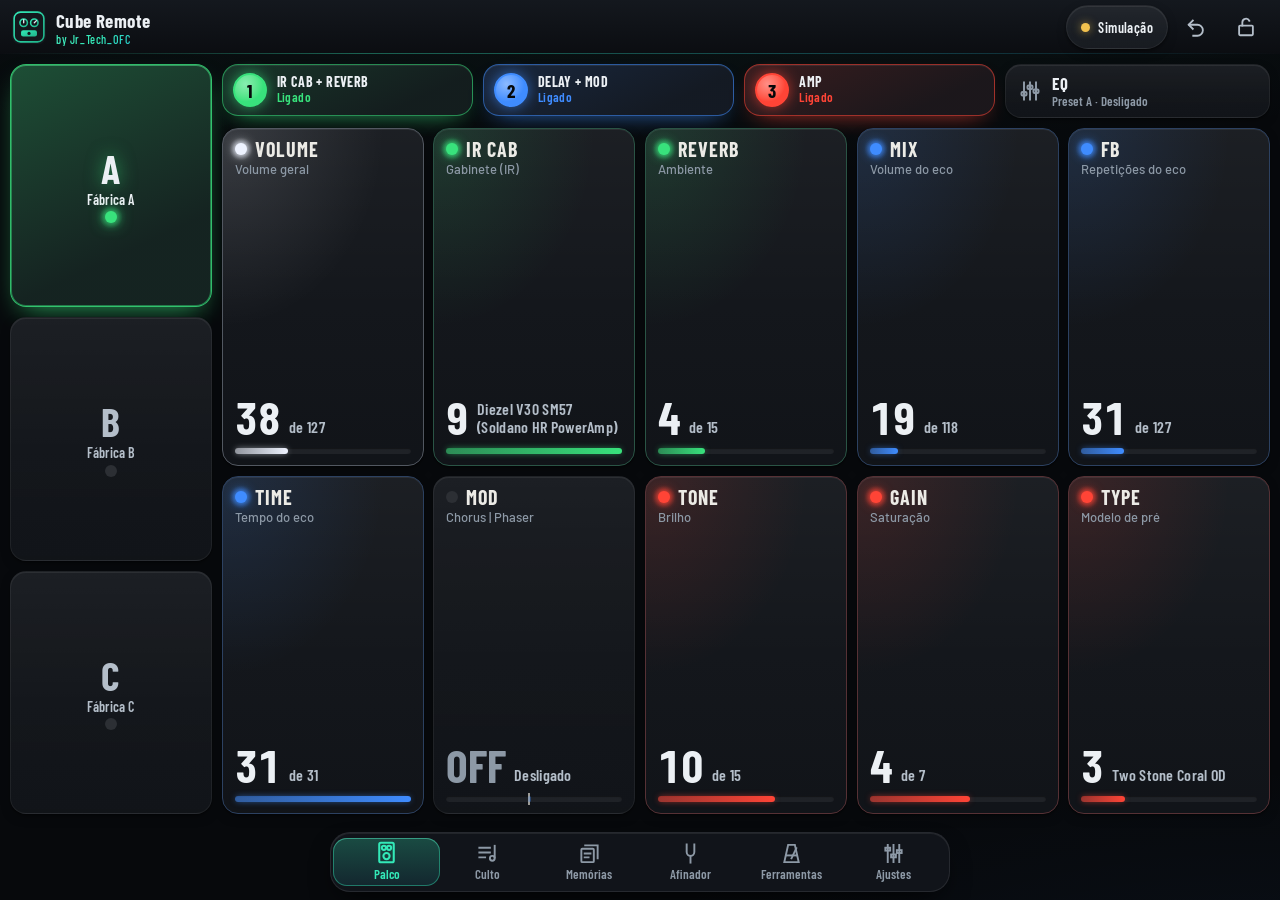
==== commit 7073e415: "Cube Remote 2.8.0: mais leve e fluido Android - Log gravado em lote numa thread própria (antes abria" ====
--- a/cubesuite-android/assets/www/index.html
+++ b/cubesuite-android/assets/www/index.html
@@ -111,6 +111,7 @@
   <script src="js/learn.js"></script>
   <script src="js/tools.js"></script>
   <script src="js/settings.js"></script>
+  <script src="js/perf.js"></script>
   <script src="js/app.js"></script>
 </body>
 </html>
--- a/cubesuite-android/assets/www/css/tokens.css
+++ b/cubesuite-android/assets/www/css/tokens.css
@@ -31,16 +31,16 @@
   --sheen: linear-gradient(180deg, rgba(255, 255, 255, .045), rgba(255, 255, 255, .008) 55%, rgba(0, 0, 0, .06));
   --hl: inset 0 1px 0 rgba(255, 255, 255, .07);
   --e1: 0 1px 2px rgba(0, 0, 0, .45), 0 4px 12px -4px rgba(0, 0, 0, .5);
-  --e2: 0 10px 28px -8px rgba(0, 0, 0, .7);
-  --e3: 0 24px 60px -12px rgba(0, 0, 0, .85);
+  --e2: 0 8px 18px -8px rgba(0, 0, 0, .7);
+  --e3: 0 12px 28px -10px rgba(0, 0, 0, .85);         /* sombras curtas: borrão grande pesa no celular */
   --brand-grad: linear-gradient(135deg, #46f2c4 0%, var(--brand) 45%, var(--brand-2) 100%);
   --brand-glow: 0 8px 24px -8px rgba(51, 234, 184, .55);
 
-  /* vidro: só no topo, na barra de abas, nas janelas e nos avisos */
-  --glass: rgba(15, 18, 23, .66);
-  --glass-strong: rgba(13, 15, 19, .86);
+  /* barra de abas, janelas e avisos: superfícies sólidas (sem translucidez nem desfoque,
+     que pesam muito no celular; versão 2.8) */
+  --glass: #11141a;
+  --glass-strong: #12151a;
   --glass-line: rgba(255, 255, 255, .09);
-  --blur: blur(20px) saturate(160%);
 
   /* pedaleira */
   --panel-top: #18191c;
--- a/cubesuite-android/assets/www/css/app.css
+++ b/cubesuite-android/assets/www/css/app.css
@@ -25,14 +25,14 @@
 }
 .topbar { grid-area: top; position: relative; z-index: 5; display: flex; align-items: center; justify-content: space-between; gap: 8px;
   padding: env(safe-area-inset-top) 12px 0;
-  background: linear-gradient(180deg, rgba(20, 24, 30, .92), rgba(11, 13, 17, .78)); -webkit-backdrop-filter: var(--blur); backdrop-filter: var(--blur); }
+  background: linear-gradient(180deg, #14181e, #0b0d11); }
 .topbar::after { content: ""; position: absolute; left: 0; right: 0; bottom: 0; height: 1px; pointer-events: none;
   background: linear-gradient(90deg, transparent, rgba(51, 234, 184, .38) 28%, rgba(35, 200, 224, .26) 72%, transparent); }
 .views { grid-area: main; position: relative; overflow: hidden; }
 .nav { position: fixed; z-index: 20; left: 0; right: 0; bottom: calc(var(--nav-m) + env(safe-area-inset-bottom)); margin: 0 auto;
   width: min(620px, calc(100% - var(--nav-m) * 2 - env(safe-area-inset-left) - env(safe-area-inset-right))); height: var(--nav-h);
-  display: grid; grid-template-columns: repeat(6, minmax(0, 1fr)); padding: 5px; border-radius: 999px;
-  background: var(--glass); -webkit-backdrop-filter: var(--blur); backdrop-filter: var(--blur);
+  display: grid; grid-template-columns: repeat(6, minmax(0, 1fr)); padding: 5px; border-radius: 20px;
+  background: var(--glass);
   border: 1px solid var(--glass-line); box-shadow: var(--hl), var(--e3); }
 
 @media (orientation: landscape) and (max-height: 560px) {
@@ -44,12 +44,13 @@
   .topbar { padding: 0 calc(12px + env(safe-area-inset-right)) 0 10px; }
   .nav { position: relative; grid-area: nav; left: auto; right: auto; bottom: auto; width: auto; height: auto;
     margin: 8px 0 8px calc(8px + env(safe-area-inset-left)); grid-template-columns: none; grid-template-rows: repeat(6, minmax(0, 1fr));
-    border-radius: 30px; }
+    border-radius: 20px; }
+  .nav button { font-size: 12px; letter-spacing: 0; }
 }
 
 /* cabeçalho */
 .brand { display: flex; align-items: center; gap: 10px; min-width: 0; }
-.brand-logo { width: 34px; height: 34px; flex: none; filter: drop-shadow(0 0 10px rgba(51, 234, 184, .28)); }
+.brand-logo { width: 34px; height: 34px; flex: none; }
 .brand-text { display: flex; flex-direction: column; line-height: 1.05; min-width: 0; }
 .brand-text b { font: 700 19px var(--font-label); letter-spacing: .4px; white-space: nowrap; }
 .brand-text span { font: 500 12px var(--font-label); letter-spacing: .6px; white-space: nowrap;
@@ -61,7 +62,6 @@
 .chip .dot { position: relative; width: 9px; height: 9px; border-radius: 50%; background: var(--muted); flex: none; }
 .chip .dot::after { content: ""; position: absolute; inset: -4px; border-radius: 50%; border: 2px solid currentColor; opacity: 0; }
 .chip.on .dot { background: var(--brand); color: var(--brand); box-shadow: 0 0 8px var(--brand); }
-.chip.on .dot::after { animation: ping 2.6s var(--ease-out) infinite; }
 .chip.sim .dot { background: var(--warn); color: var(--warn); box-shadow: 0 0 8px rgba(242, 193, 78, .6); }
 .chip.search .dot { background: var(--warn); color: var(--warn); }
 .chip.search .dot::after { animation: ping 1.1s var(--ease-out) infinite; }
@@ -70,8 +70,7 @@
   box-shadow: inset 0 1px 0 rgba(255, 255, 255, .4), var(--brand-glow); }
 .chip.connect .ico { width: 20px; height: 20px; }
 .chip.connect::after { content: ""; position: absolute; top: 0; bottom: 0; left: -60%; width: 45%; pointer-events: none;
-  background: linear-gradient(100deg, transparent, rgba(255, 255, 255, .55), transparent); animation: shimmer 3.4s ease-in-out infinite; }
-@keyframes shimmer { 0%, 58% { transform: translateX(0); } 100% { transform: translateX(380%); } }
+  background: linear-gradient(100deg, transparent, rgba(255, 255, 255, .55), transparent); display: none; }
 @keyframes blink { 50% { opacity: .25; } }
 .icon-btn { width: var(--tap); height: var(--tap); display: grid; place-items: center; border: 1px solid transparent;
   background: transparent; border-radius: 14px; cursor: pointer; color: var(--text-2); }
@@ -79,23 +78,28 @@
 .icon-btn.active { color: var(--warn); border-color: rgba(242, 193, 78, .45); background: rgba(242, 193, 78, .08); box-shadow: 0 0 16px -6px rgba(242, 193, 78, .7); }
 .icon-btn.holding { background: rgba(242, 193, 78, .22); transition: background 1s linear; }
 
-/* navegação: pílula com um destaque que desliza até a aba escolhida */
+/* navegação: barra flutuante com uma moldura (cantos arredondados, cantos concêntricos com a barra) que
+   "escorre" até a aba escolhida: a ponta da frente chega primeiro e a de trás alcança depois (ui.js). */
 .nav-ind { position: absolute; left: 0; top: 0; width: var(--iw, 0px); height: var(--ih, 0px); transform: translate(var(--ix, 0px), var(--iy, 0px));
-  border-radius: 999px; pointer-events: none; opacity: 0;
-  background: linear-gradient(180deg, rgba(51, 234, 184, .24), rgba(35, 200, 224, .10));
-  box-shadow: inset 0 0 0 1px rgba(51, 234, 184, .38), inset 0 1px 0 rgba(255, 255, 255, .12), 0 0 22px -6px rgba(51, 234, 184, .65);
-  transition: transform var(--dur-3) var(--ease-spring), width var(--dur-3) var(--ease-out), height var(--dur-3) var(--ease-out), opacity var(--dur-2); }
+  border-radius: 14px; pointer-events: none; opacity: 0;
+  background: linear-gradient(180deg, rgba(51, 234, 184, .26), rgba(35, 200, 224, .10));
+  box-shadow: inset 0 0 0 1px rgba(51, 234, 184, .42), inset 0 1px 0 rgba(255, 255, 255, .14);
+  transition: opacity var(--dur-2); }
 .nav.ready .nav-ind { opacity: 1; }
 .nav button { position: relative; z-index: 1; display: flex; flex-direction: column; align-items: center; justify-content: center; gap: 2px; border: 0;
-  min-width: 0; padding: 0; border-radius: 999px; background: transparent; color: var(--muted); font: 600 12px/1.1 var(--font-label); letter-spacing: 0;
+  min-width: 0; padding: 0 2px; border-radius: 14px; background: transparent; color: var(--muted); font: 600 12px/1.1 var(--font-label); letter-spacing: 0;
   white-space: nowrap; cursor: pointer; min-height: var(--tap); transition: color var(--dur-2); }
 .nav button > span:last-child { max-width: 100%; overflow: hidden; text-overflow: ellipsis; }
-.nav button .ico { width: 23px; height: 23px; transition: transform var(--dur-3) var(--ease-spring), filter var(--dur-2); }
+.nav button .ico { width: 23px; height: 23px; transition: transform var(--dur-3) var(--ease-spring); }
 .nav button.active { color: var(--brand); }
-.nav button.active .ico { transform: translateY(-1px) scale(1.08); filter: drop-shadow(0 0 6px rgba(51, 234, 184, .65)); }
+.nav button.active .ico { transform: translateY(-1px) scale(1.08); animation: navPop .5s var(--ease-spring); }
+.nav button.active > span:last-child { animation: navLabel .4s var(--ease-out); }
+@keyframes navPop { 0% { transform: translateY(3px) scale(.72); } 55% { transform: translateY(-3px) scale(1.18); } }
+@keyframes navLabel { from { opacity: .3; transform: translateY(3px); } }
 .nav button.active .nav-ico { position: relative; }
-@media (min-width: 400px) { .nav button { font-size: 13px; letter-spacing: .2px; } }
-@media (max-width: 380px) { .nav { padding: 4px; } .nav button { letter-spacing: -.2px; } }
+@media (min-width: 400px) { .nav button { font-size: 13px; } }
+@media (max-width: 380px) { .nav { padding: 4px; } .nav button { font-size: 11.5px; letter-spacing: -.15px; } }
+@media (max-width: 359px) { .nav button { font-size: 10.5px; padding: 0; } }
 
 /* ================================================================ telas */
 .view { position: absolute; inset: 0; display: none; }
@@ -117,8 +121,7 @@
 /* halo que "respira" devagar nos LEDs acesos do Palco (some no modo Animações: Leves) */
 .led::after { content: ""; position: absolute; inset: -6px; border-radius: 50%; pointer-events: none; opacity: 0;
   background: radial-gradient(circle, color-mix(in srgb, var(--led) 75%, transparent) 0%, transparent 68%); }
-.tile.on .led::after, .preset-btn.active .led::after, .adjust:not(.zeroed) .adj-title .led::after { opacity: .9; animation: breathe 3.4s ease-in-out infinite; }
-@keyframes breathe { 50% { opacity: .2; transform: scale(.75); } }
+.tile.on .led::after, .preset-btn.active .led::after, .adjust:not(.zeroed) .adj-title .led::after { opacity: .6; }
 
 /* presets A B C */
 .preset-bar { grid-area: presets; display: grid; grid-template-columns: repeat(3, minmax(0, 1fr)); gap: var(--gap); }
@@ -175,10 +178,9 @@
   overflow: hidden; display: -webkit-box; -webkit-line-clamp: 2; -webkit-box-orient: vertical; }
 .t-bar { grid-area: bar; position: relative; height: 6px; margin-top: 8px; border-radius: 3px; background: rgba(255, 255, 255, .06); box-shadow: inset 0 1px 1px rgba(0, 0, 0, .4); }
 .t-bar i { position: absolute; top: 0; bottom: 0; border-radius: 3px; background: linear-gradient(90deg, color-mix(in srgb, var(--led) 55%, transparent), var(--led));
-  box-shadow: 0 0 10px -1px color-mix(in srgb, var(--led) 75%, transparent); transition: left var(--dur-2) var(--ease-out), width var(--dur-2) var(--ease-out), opacity var(--dur-2); }
+  box-shadow: 0 0 6px -1px color-mix(in srgb, var(--led) 70%, transparent); transition: left var(--dur-2) var(--ease-out), width var(--dur-2) var(--ease-out), opacity var(--dur-2); }
 .t-bar.bipolar::before { content: ""; position: absolute; left: calc(7 / 15 * 100%); top: -3px; bottom: -3px; width: 2px; background: var(--silk-dim); }
 .tile.on .led { background: var(--led); box-shadow: 0 0 6px var(--led), 0 0 12px var(--led); }
-.tile.on .t-val { text-shadow: 0 0 22px color-mix(in srgb, var(--led) 32%, transparent); }
 .tile:not(.on) .t-val { color: var(--muted); }
 .tile:not(.on) .t-bar i { opacity: .35; box-shadow: none; }
 .tile.module-off { border-style: dashed; border-color: var(--line-strong); background: var(--surface); box-shadow: none; }
@@ -264,7 +266,7 @@
 .adj-left, .adj-right { display: contents; }
 .adj-value { order: 1; display: flex; flex-direction: column; align-items: center; gap: 4px; text-align: center; padding-top: 4px; }
 .av-big { display: block; font: 700 clamp(64px, 15dvh, 140px)/.95 var(--font-label); font-variant-numeric: tabular-nums; color: var(--led);
-  text-shadow: 0 0 38px color-mix(in srgb, var(--led) 45%, transparent), 0 0 2px color-mix(in srgb, var(--led) 60%, transparent); }
+  text-shadow: 0 0 16px color-mix(in srgb, var(--led) 40%, transparent); }
 .av-long { font: 600 18px/1.25 var(--font-label); letter-spacing: .3px; color: var(--text-2); }
 .adjust.zeroed .av-big { color: var(--muted); text-shadow: none; }
 .adj-slider { order: 2; padding: 0 6px; margin-top: auto; }
@@ -341,7 +343,7 @@
   background: linear-gradient(180deg, #ffe08a, var(--warn)); box-shadow: 0 0 12px rgba(242, 193, 78, .55); transition: left .12s var(--ease-out), background var(--dur-2), box-shadow var(--dur-2); }
 .tuner.in-tune .m-needle { background: linear-gradient(180deg, #9cf5bd, var(--led-green)); box-shadow: 0 0 16px var(--led-green), 0 0 34px rgba(56, 226, 124, .5); }
 .tuner.in-tune .tr-letter, .tuner.in-tune .tr-cents { color: var(--led-green); }
-.tuner.in-tune .tr-letter { text-shadow: 0 0 48px rgba(56, 226, 124, .55); }
+.tuner.in-tune .tr-letter { text-shadow: 0 0 20px rgba(56, 226, 124, .45); }
 .tuner.low .tr-letter, .tuner.high .tr-letter { color: var(--warn); }
 .tuner.idle .tr-letter { color: var(--led-off); }
 .tuner.idle .m-needle { opacity: .2; left: 50%; }
@@ -506,7 +508,7 @@
 
 /* Aprender */
 .chips { display: flex; gap: 6px; overflow-x: auto; padding: 6px 2px 6px; position: sticky; top: 0; z-index: 2; scrollbar-width: none;
-  background: var(--glass-strong); -webkit-backdrop-filter: var(--blur); backdrop-filter: var(--blur); margin: 0 -2px; border-radius: 0 0 16px 16px; }
+  background: var(--glass-strong); margin: 0 -2px; border-radius: 0 0 16px 16px; }
 .chip-btn { flex: none; min-height: 38px; padding: 0 14px; border-radius: 19px; border: 1px solid var(--line-soft); background: var(--sheen), var(--surface-2);
   box-shadow: var(--hl); font: 600 15px var(--font-label); letter-spacing: .3px; cursor: pointer; }
 .l-section { display: grid; gap: 12px; scroll-margin-top: 54px; }
@@ -624,7 +626,7 @@
 .eq-spark { flex: 1; min-width: 0; height: 28px; overflow: visible; }
 .eq-spark path { fill: none; stroke: var(--muted); stroke-width: 2.5; vector-effect: non-scaling-stroke; stroke-linejoin: round; stroke-linecap: round;
   transform-box: view-box; transform-origin: 50% 50%; }
-.eq-strip.on .eq-spark path { stroke: #3be36a; filter: drop-shadow(0 0 3px rgba(59, 227, 106, .7)); }
+.eq-strip.on .eq-spark path { stroke: #3be36a; }
 .eq-spark path.z { stroke: rgba(255, 255, 255, .1); filter: none; }
 .eq-strip > .ico { width: 20px; height: 20px; color: var(--muted); flex: none; }
 
@@ -806,7 +808,7 @@
 
 /* Memórias: abas internas e Biblioteca */
 .mem-tabs { display: grid; grid-template-columns: 1fr 1fr; gap: 6px; padding: 5px; border-radius: 20px; border: 1px solid var(--glass-line);
-  background: var(--glass-strong); -webkit-backdrop-filter: var(--blur); backdrop-filter: var(--blur); box-shadow: var(--hl), var(--e2); position: sticky; top: 6px; z-index: 3; }
+  background: var(--glass-strong); box-shadow: var(--hl), var(--e2); position: sticky; top: 6px; z-index: 3; }
 .mem-tabs button { display: flex; align-items: center; justify-content: center; gap: 8px; min-height: 52px; border: 0; border-radius: 15px; cursor: pointer;
   background: transparent; color: var(--text-2); font: 700 17px var(--font-label); letter-spacing: .3px; }
 .mem-tabs button .ico { width: 22px; height: 22px; }
@@ -920,7 +922,7 @@
 .sheet[hidden] .sheet-backdrop { opacity: 0; }
 .sheet-card { position: relative; width: 100%; max-width: 560px; max-height: 88%; overflow-y: auto; display: grid; gap: 14px;
   padding: 22px 18px calc(18px + env(safe-area-inset-bottom)); border: 1px solid var(--glass-line); border-bottom: 0;
-  background: var(--sheen), var(--glass-strong); -webkit-backdrop-filter: var(--blur); backdrop-filter: var(--blur);
+  background: var(--sheen), var(--glass-strong);
   box-shadow: inset 0 1px 0 rgba(255, 255, 255, .1), var(--e3); border-radius: 26px 26px 0 0;
   animation: sheetIn var(--dur-3) var(--ease-spring); transition: transform var(--dur-3) var(--ease-out), opacity var(--dur-2) ease-in; user-select: text; }
 /* alça: arrastar para baixo fecha */
@@ -963,13 +965,13 @@
   display: flex; align-items: flex-end; justify-content: center; padding: 0 16px calc(var(--nav-space) + 14px); background: rgba(0, 0, 0, .14);
   animation: fadeIn var(--dur-2) ease-out; transition: display var(--dur-2) allow-discrete, opacity var(--dur-2); }
 .lock-shield[hidden] { opacity: 0; pointer-events: none; }
-.lock-shield p { padding: 10px 16px; border-radius: 16px; background: var(--glass-strong); -webkit-backdrop-filter: var(--blur); backdrop-filter: var(--blur);
+.lock-shield p { padding: 10px 16px; border-radius: 16px; background: var(--glass-strong);
   border: 1px solid rgba(242, 193, 78, .45); box-shadow: var(--e2), 0 0 24px -10px rgba(242, 193, 78, .7); color: var(--text); font-size: 14px; text-align: center; }
 @media (orientation: landscape) and (max-height: 560px) { .lock-shield { top: var(--header-h); padding-bottom: 14px; } }
 
 .toast { position: fixed; left: 16px; right: 16px; bottom: calc(var(--nav-space) + 10px); z-index: 60; width: fit-content; max-width: min(520px, calc(100% - 32px)); margin: 0 auto;
   display: flex; align-items: center; gap: 10px; padding: 12px 16px 12px 14px; border-radius: 18px; color: var(--text); font-size: 14px; line-height: 1.35;
-  background: var(--glass-strong); -webkit-backdrop-filter: var(--blur); backdrop-filter: var(--blur); border: 1px solid var(--glass-line); box-shadow: var(--hl), var(--e3);
+  background: var(--glass-strong); border: 1px solid var(--glass-line); box-shadow: var(--hl), var(--e3);
   animation: toastIn var(--dur-3) var(--ease-spring); transition: display var(--dur-3) allow-discrete, opacity var(--dur-2) ease-in, transform var(--dur-3) var(--ease-out); }
 .toast::before { content: ""; flex: none; width: 8px; height: 8px; border-radius: 50%; background: var(--brand); box-shadow: 0 0 10px var(--brand); }
 .toast.err { border-color: rgba(255, 107, 94, .5); }
@@ -1019,12 +1021,12 @@
    Ajustes > Tela > Animações: Leves (ou o Android pedindo menos movimento): sem desfoque, sem ondas, sem LEDs pulsando,
    transições bem curtas. Bom para celulares mais simples. */
 :root[data-motion="lite"] { --dur-1: 50ms; --dur-2: 90ms; --dur-3: 130ms; --ease-spring: var(--ease-out); }
-:root[data-motion="lite"] :is(.topbar, .nav, .sheet-card, .toast, .chips, .mem-tabs, .lock-shield p) { -webkit-backdrop-filter: none; backdrop-filter: none; }
 :root[data-motion="lite"] .nav { background: rgba(15, 18, 23, .96); }
+:root[data-motion="lite"] .nav button.active .ico, :root[data-motion="lite"] .nav button.active > span:last-child { animation: none; }
 :root[data-motion="lite"] .topbar { background: #0e1115; }
 :root[data-motion="lite"] .sheet-card { background: var(--sheen), #12151a; }
 :root[data-motion="lite"] .led::after { animation: none !important; }
-:root[data-motion="lite"] .chip.connect::after, :root[data-motion="lite"] .chip .dot::after { animation: none; opacity: 0; }
+:root[data-motion="lite"] .chip .dot::after { animation: none; opacity: 0; }
 :root[data-motion="lite"] .module-btn.on .m-n { animation: none; }
 :root[data-motion="lite"] .adjust { animation-name: fadeIn; }
 :root[data-motion="lite"] .adjust[hidden] { transform: none; }
@@ -1040,3 +1042,22 @@
 .skel i:first-child { width: 45%; height: 20px; }
 .skel i:last-child { width: 70%; }
 @keyframes skel { from { background-position: 100% 0; } to { background-position: -100% 0; } }
+
+/* ================================================================ desempenho (versão 2.8)
+   - Com o ajuste, o EQ, o log ou uma janela por cima (classe "covered", em ui.js), o Palco embaixo
+     não anima: as barras mudam sem transição e o ponto de "procurando" para.
+   - Blocos e cartões são "contidos": mudar um número repinta só aquele bloco.
+   - No Aprender (lista longa), cartões fora da tela só são desenhados quando chegam perto. */
+body.covered .t-bar i, body.covered .tile { transition: none; }
+body.covered .chip .dot::after { animation-play-state: paused; }
+.tile { contain: size layout style paint; }
+.mem-card, .lib-card, .song-item, .l-card, .page > .card, .tu-item, .exp-row { contain: layout style paint; }
+.l-card { content-visibility: auto; contain-intrinsic-size: auto 220px; }
+
+/* medidor de desempenho (Ajustes > Avançado > Desempenho) */
+.perf-meter { position: fixed; z-index: 80; left: 8px; top: calc(var(--header-h) + env(safe-area-inset-top) + 6px); pointer-events: none;
+  padding: 4px 8px; border-radius: 8px; background: #000; border: 1px solid var(--line-strong); color: var(--text);
+  font: 600 12px/1.2 var(--font-label); letter-spacing: .3px; font-variant-numeric: tabular-nums; }
+.perf-meter.ok { border-color: var(--led-green); } .perf-meter.mid { border-color: var(--warn); } .perf-meter.bad { border-color: var(--danger); }
+.perf-banner { position: fixed; z-index: 81; left: 12px; right: 12px; top: calc(var(--header-h) + env(safe-area-inset-top) + 8px); margin: 0 auto; max-width: 480px;
+  padding: 10px 14px; border-radius: 14px; background: var(--surface-3); border: 1px solid var(--brand); color: var(--text); font-size: 14px; text-align: center; pointer-events: none; }
